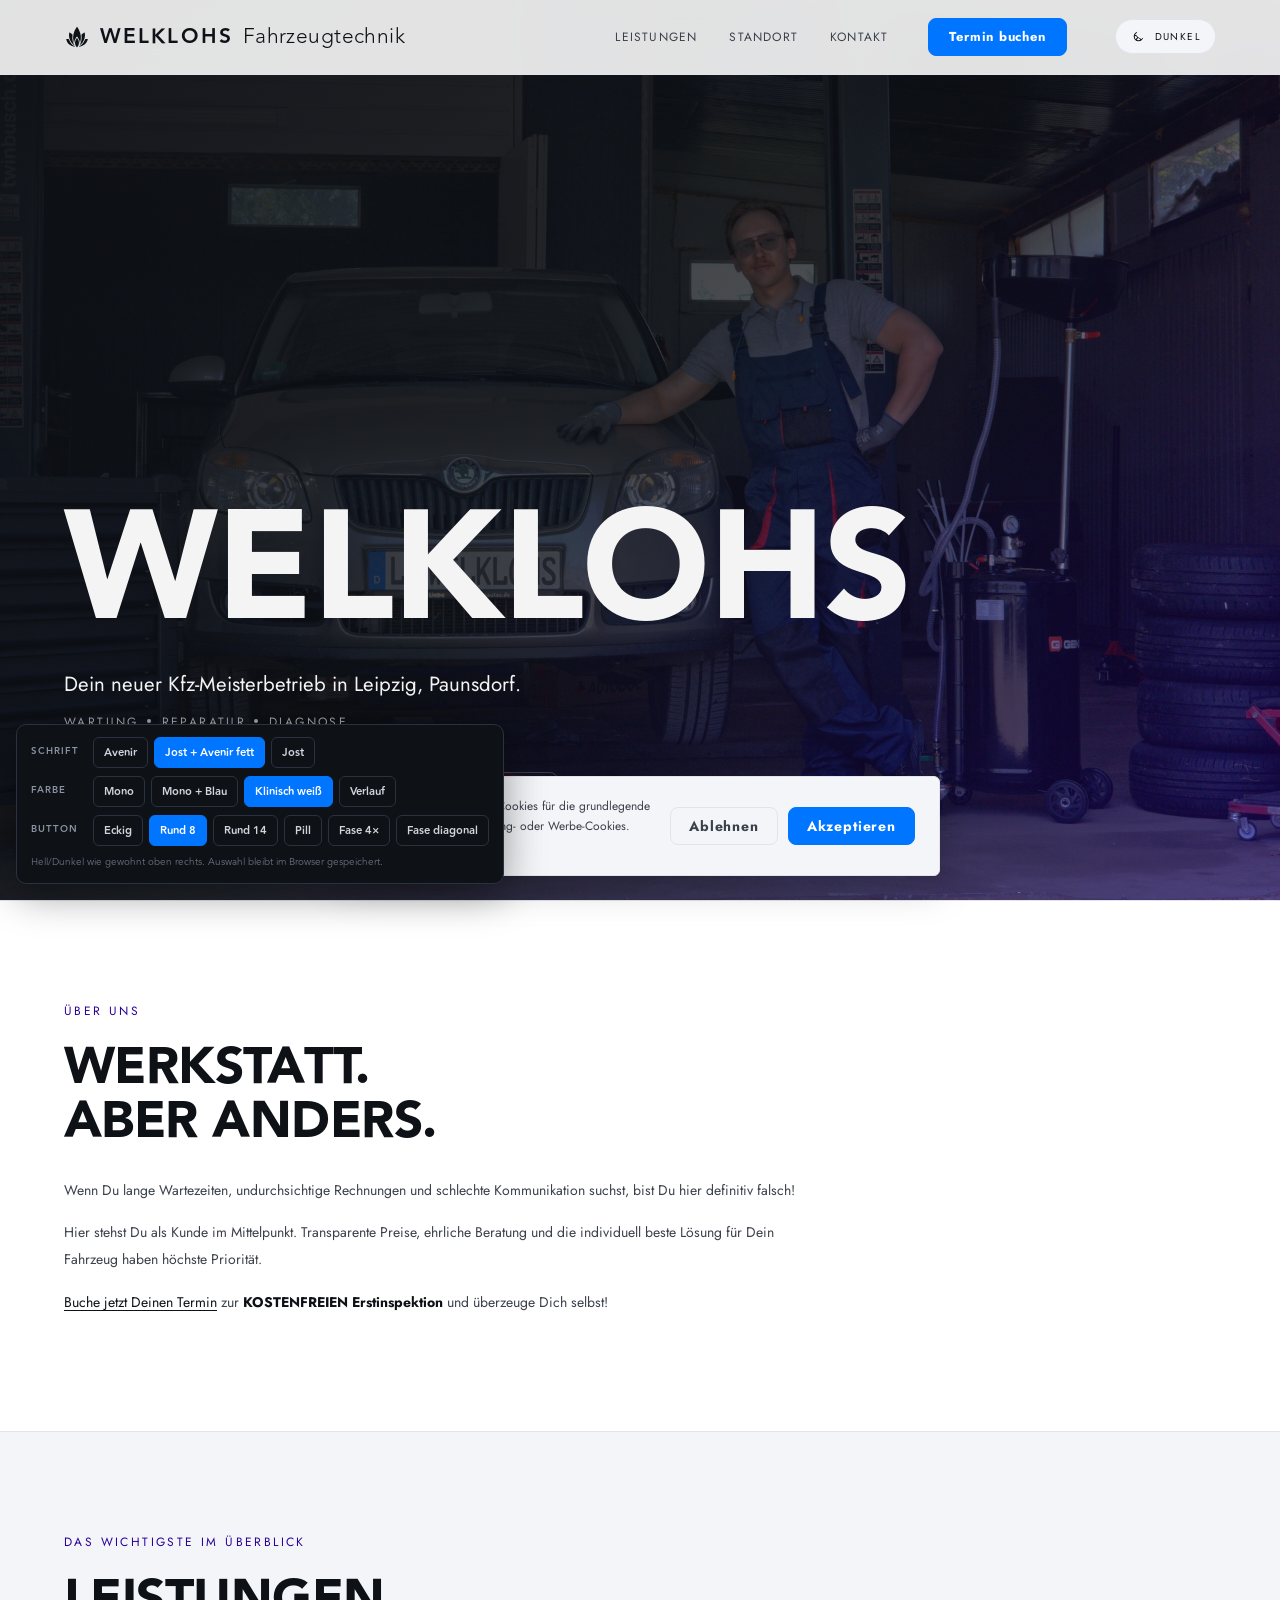
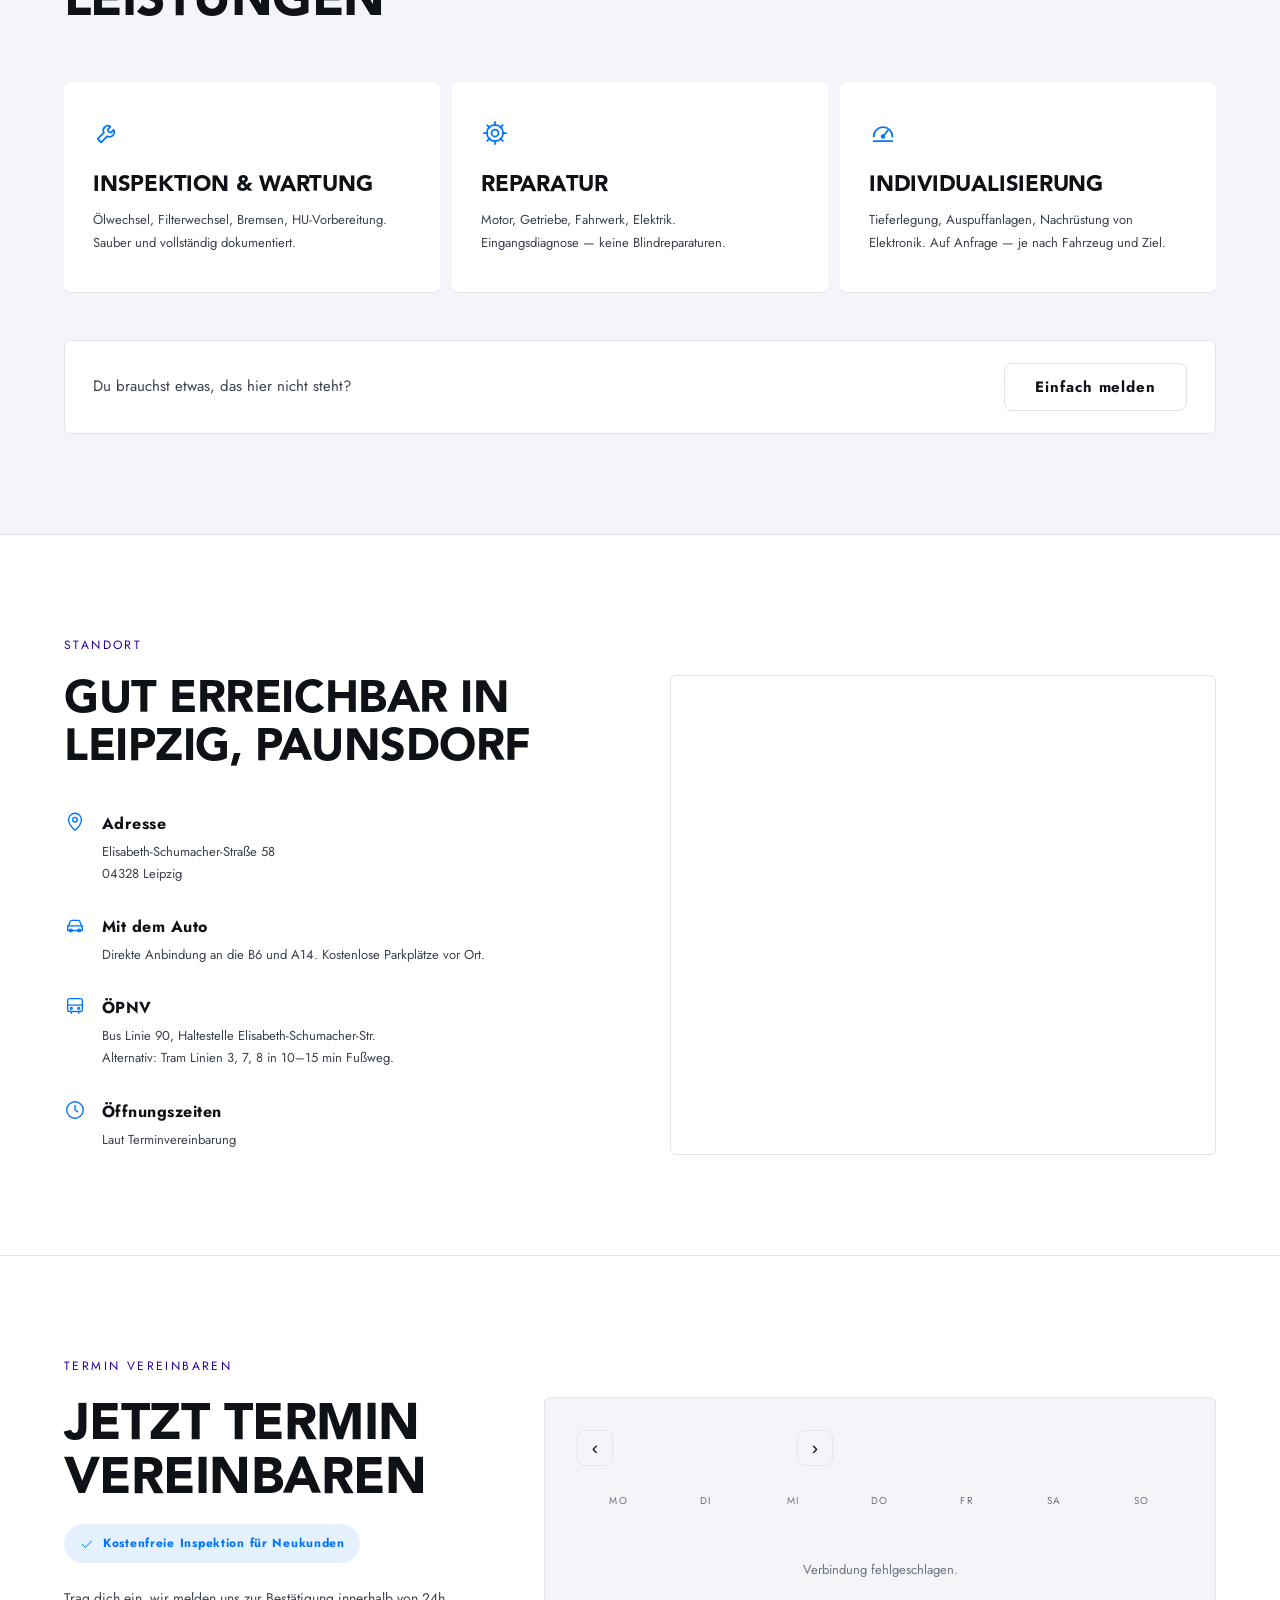
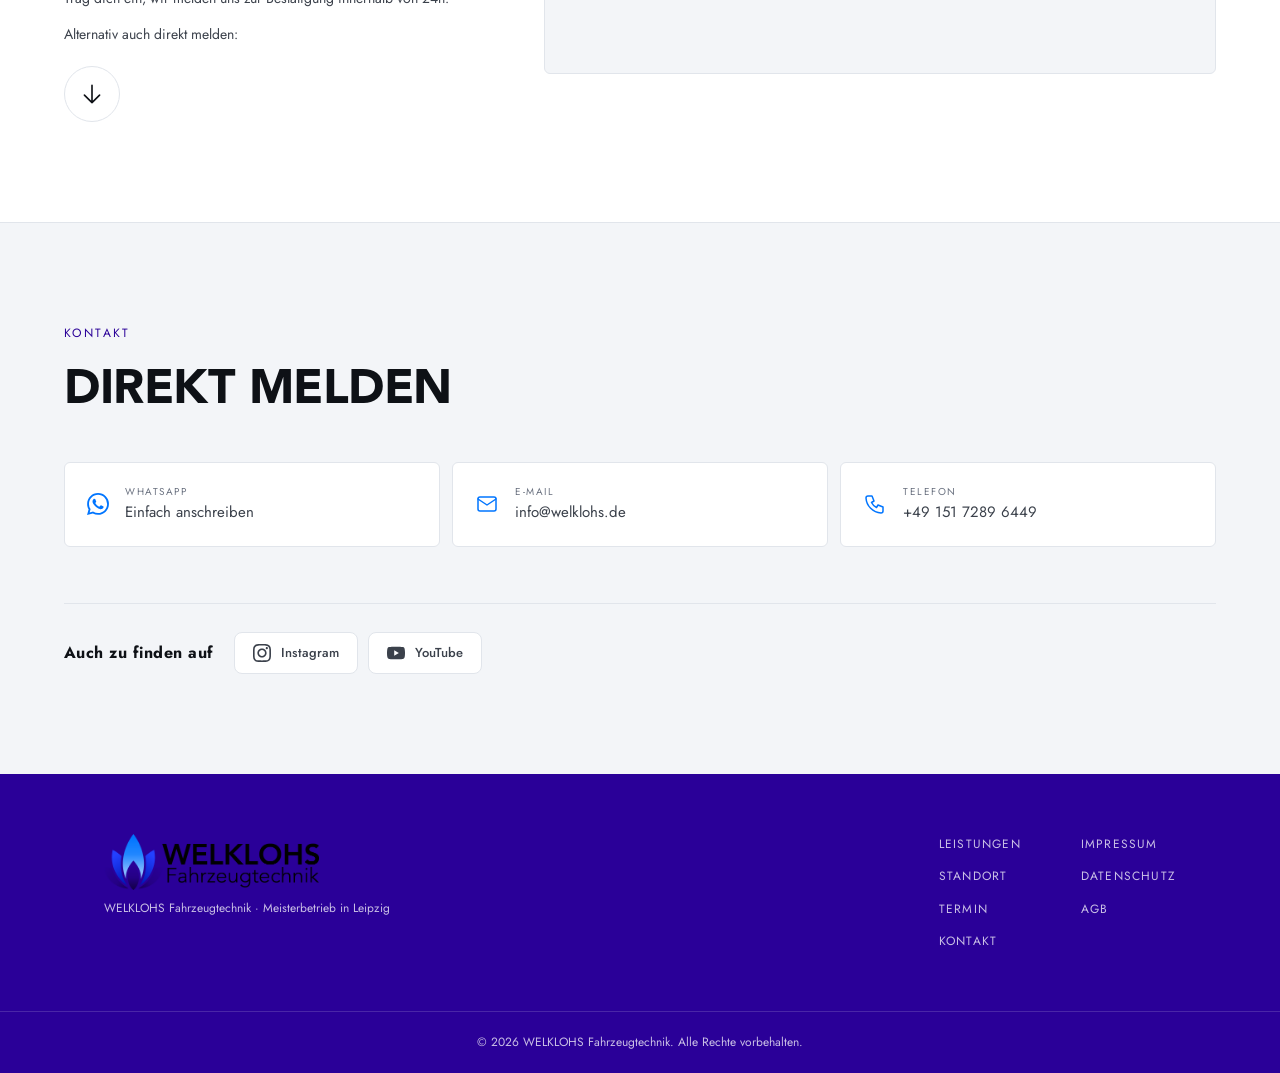
==== preview.html @ bb160bab "Footer mit Originallogo, Social-Buttons leuchten dezent, Cache-Busting - Footer: Logo aus og-image.p" ====
<!DOCTYPE html>
<html lang="de" data-theme="light">
<head>
  <meta charset="UTF-8" />
  <meta name="viewport" content="width=device-width, initial-scale=1.0" />
  <title>PREVIEW — WELKLOHS Farb- und Button-Varianten</title>
  <meta name="robots" content="noindex, nofollow" />
  <meta name="description" content="Interne Vorschau der Farb- und Button-Varianten. Nicht die öffentliche Startseite." />
  <link rel="icon" href="assets/logo/favicon.svg" type="image/svg+xml" />
  <link rel="apple-touch-icon" href="assets/logo/apple-touch-icon.png" />
  <meta property="og:type" content="website" />
  <meta property="og:title" content="WELKLOHS Fahrzeugtechnik — Meisterbetrieb in Leipzig" />
  <meta property="og:description" content="Ehrliche Arbeit. Klare Preise. Kostenfreie Erstinspektion für Neukunden." />
  <meta property="og:image" content="https://mxgn0.github.io/Mark_Website/assets/logo/og-image.png" />
  <meta property="og:url" content="https://mxgn0.github.io/Mark_Website/" />
  <meta name="twitter:card" content="summary_large_image" />
  <!-- ?v= bei jeder CSS/JS-Änderung hochzählen, sonst zeigen Browser noch die alte Datei -->
  <link rel="stylesheet" href="css/style.css?v=20261008" />
  <link rel="stylesheet" href="css/preview.css?v=20261008" />
  <script>
    // Cookie-Einwilligung sofort prüfen (vor dem Rendern)
    (function () {
      try {
        if (localStorage.getItem('mg-cookie-consent')) {
          document.documentElement.classList.add('cookie-consented');
        }
      } catch (e) {}
    })();
    // iOS: kein automatisches Scrollen beim Laden
    if ('scrollRestoration' in history) {
      history.scrollRestoration = 'manual';
    }
    // Theme vor dem Rendern setzen (Standard: light)
    (function () {
      try {
        var t = localStorage.getItem('welklohs-theme');
        if (t === 'dark' || t === 'light') document.documentElement.setAttribute('data-theme', t);
      } catch (e) {}
    })();
    // PREVIEW: Farbwelt + Button-Form vor dem Rendern setzen
    (function () {
      try {
        document.documentElement.setAttribute('data-brand', localStorage.getItem('pv-brand') || 'klinik');
        document.documentElement.setAttribute('data-btn',   localStorage.getItem('pv-btn')   || 'rund');
        document.documentElement.setAttribute('data-font',  localStorage.getItem('pv-font')  || 'mix');
      } catch (e) {}
    })();
    // Theme-Umschalter (Event-Delegation — läuft unabhängig von Ladereihenfolge)
    document.addEventListener('click', function (e) {
      if (!e.target.closest || !e.target.closest('#themeToggle')) return;
      var root = document.documentElement;
      var next = root.getAttribute('data-theme') === 'dark' ? 'light' : 'dark';
      root.setAttribute('data-theme', next);
      try { localStorage.setItem('welklohs-theme', next); } catch (err) {}
    });
  </script>
</head>
<body>

  <!-- ═══════════════════════════════════
       COOKIE BANNER
  ═══════════════════════════════════ -->
  <div class="cookie-banner" id="cookieBanner">
    <div class="cookie-banner__inner">
      <p>
        Diese Website verwendet Cookies für die grundlegende Funktionalität.
        Keine Tracking- oder Werbe-Cookies.
        <a href="pages/datenschutz.html">Mehr erfahren</a>
      </p>
      <div class="cookie-banner__actions">
        <button class="btn-cookie btn-cookie--reject" onclick="try{localStorage.setItem('mg-cookie-consent','rejected')}catch(e){}document.documentElement.classList.add('cookie-consented')">Ablehnen</button>
        <button class="btn-cookie btn-cookie--accept" onclick="try{localStorage.setItem('mg-cookie-consent','accepted')}catch(e){}document.documentElement.classList.add('cookie-consented')">Akzeptieren</button>
      </div>
    </div>
  </div>

  <!-- ═══════════════════════════════════
       NAV
  ═══════════════════════════════════ -->
  <nav class="nav" id="mainNav">
    <a href="index.html" class="nav__logo"><svg class="logo-mark" viewBox="0 0 100 100" fill="currentColor" aria-hidden="true"><path d="M48.46 12.64c-11.66 16.41-16.09 36.23-11.91 53.36 0.53 2.11 2.11 7.07 2.52 7.81 0.08 0.14 0.2-1.04 0.25-2.64 0.21-5.76 2.05-11 5.82-16.66 1.58-2.38 4.53-6.07 4.86-6.07 0.33-0 3.28 3.69 4.86 6.07 3.77 5.66 5.61 10.9 5.82 16.66 0.06 1.6 0.18 2.77 0.25 2.64 0.08-0.16 0.55-1.43 1.04-2.83 5.31-15.37 3.71-32.11-4.65-48.61-2.5-4.92-6.72-11.62-7.32-11.62-0.1-0-0.78 0.86-1.54 1.89z"/><path d="M20.31 33.44c-3.48 16.09 2.42 33.63 15.23 45.39 1.74 1.6 4.39 3.75 5.2 4.24 0.14 0.08-0.33-0.82-1.04-1.97-6.46-10.7-8.91-23.91-6.99-37.83l0.27-1.95-0.92-0.84c-2.6-2.4-5.31-4.41-8.91-6.58-2.91-1.74-2.58-1.7-2.85-0.45z"/><path d="M76.76 33.93c-2.87 1.74-5.47 3.63-7.93 5.74l-1.76 1.52 0.23 2.01c1.8 14.79-0.45 26.99-6.89 37.7-0.76 1.27-1.37 2.3-1.35 2.3 0.23-0 3.36-2.52 5.14-4.12 10.43-9.43 16.46-22.64 16.46-36.11 0-3.89-0.84-10.57-1.33-10.53-0.08-0-1.23 0.66-2.58 1.48z"/><path d="M48.89 54.92c-8.65 10.72-8.81 24.51-0.39 33.32 1.45 1.5 1.56 1.5 3.01-0 8.42-8.81 8.26-22.6-0.39-33.32-1.19-1.46-1.04-1.46-2.23-0z"/><path d="M8.48 58.14c2.93 16.31 14.79 27.23 31.7 29.16 2.71 0.31 2.71 0.31 0.04-1.54-10.51-7.3-15.78-13.73-20.1-24.49l-1.11-2.77-1.45-0.33c-1.66-0.39-5.2-0.74-7.58-0.74l-1.62-0 0.12 0.72z"/><path d="M85.86 57.64c-1.76 0.16-4.36 0.66-4.71 0.92-0.12 0.08-0.62 1.23-1.15 2.58-4.16 10.59-10.14 17.87-20.35 24.73-2.66 1.8-2.62 1.84 1.07 1.35 14.43-1.91 25-10.31 29.32-23.28 0.76-2.27 1.54-5.41 1.56-6.17 0-0.37-2.29-0.43-5.74-0.12z"/></svg><span class="nav__logo-name">WELKLOHS</span><span class="nav__logo-sub">Fahrzeugtechnik</span></a>
    <ul class="nav__links">
      <li><a href="#leistungen">Leistungen</a></li>
      <li><a href="#standort">Standort</a></li>
      <li><a href="#kontakt">Kontakt</a></li>
    </ul>
    <a href="#termin" class="btn btn--nav">Termin buchen</a>
    <button class="theme-toggle" id="themeToggle" aria-label="Hell/Dunkel umschalten">
      <svg class="ic ic-moon" viewBox="0 0 24 24" fill="none" stroke="currentColor" stroke-width="1.5" stroke-linecap="round" aria-hidden="true">
        <g>
          <circle cx="12" cy="12" r="6"/>
          <circle cx="12" cy="12" r="1.8"/>
          <path d="M12 12 L12 6.4 M12 12 L17.3 10.3 M12 12 L15.3 16.5 M12 12 L8.7 16.5 M12 12 L6.7 10.3"/>
        </g>
        <circle class="cut" cx="15.6" cy="8.4" r="6.3" stroke="none"/>
      </svg>
      <svg class="ic ic-sun" viewBox="0 0 24 24" fill="none" stroke="currentColor" stroke-width="1.5" stroke-linecap="round" aria-hidden="true">
        <circle cx="12" cy="12" r="6"/>
        <circle cx="12" cy="12" r="1.8"/>
        <path d="M12 12 L12 6.4 M12 12 L17.3 10.3 M12 12 L15.3 16.5 M12 12 L8.7 16.5 M12 12 L6.7 10.3"/>
        <path d="M12 1.6v1.8 M12 20.6v1.8 M1.6 12h1.8 M20.6 12h1.8 M4.4 4.4l1.3 1.3 M18.3 18.3l1.3 1.3 M4.4 19.6l1.3-1.3 M18.3 5.7l1.3-1.3"/>
      </svg>
      <span class="lbl lbl-dunkel">Dunkel</span>
      <span class="lbl lbl-hell">Hell</span>
    </button>
    <button class="nav__burger" id="navBurger" aria-label="Menü öffnen" onclick="document.getElementById('mobileMenu').classList.toggle('open');document.body.classList.toggle('menu-open')">
      <span></span><span></span><span></span>
    </button>
    <div class="nav__line"></div>
  </nav>

  <!-- Mobile Menu -->
  <div class="mobile-menu" id="mobileMenu">
    <ul>
      <li><a href="#leistungen" class="mobile-link" onclick="document.getElementById('mobileMenu').classList.remove('open');document.body.classList.remove('menu-open')">Leistungen</a></li>
      <li><a href="#standort" class="mobile-link" onclick="document.getElementById('mobileMenu').classList.remove('open');document.body.classList.remove('menu-open')">Standort</a></li>
      <li><a href="#kontakt" class="mobile-link" onclick="document.getElementById('mobileMenu').classList.remove('open');document.body.classList.remove('menu-open')">Kontakt</a></li>
    </ul>
    <a href="#termin" class="btn mobile-menu__cta" onclick="document.getElementById('mobileMenu').classList.remove('open');document.body.classList.remove('menu-open')">Termin buchen</a>
  </div>

  <!-- ═══════════════════════════════════
       HERO
  ═══════════════════════════════════ -->
  <section class="hero">
    <div class="hero__bg">
      <!-- Hauptbild: assets/images/hero.jpg -->
      <div class="hero__img" style="background-image: url('assets/images/hero.jpg')"></div>
      <div class="hero__overlay"></div>
    </div>
    <div class="hero__content">
      <h1 class="hero__title">WELKLOHS</h1>
      <p class="hero__sub">Dein neuer Kfz-Meisterbetrieb in Leipzig, Paunsdorf.</p>
      <p class="hero__tags">Wartung <span class="hero__sep">•</span> Reparatur <span class="hero__sep">•</span> Diagnose</p>
      <div class="hero__actions">
        <a href="#termin" class="btn">Kostenfreie Inspektion sichern</a>
        <a href="https://wa.me/4915172896449" class="btn btn--wa" target="_blank" rel="noopener">
          <svg width="18" height="18" viewBox="0 0 24 24" fill="currentColor"><path d="M17.472 14.382c-.297-.149-1.758-.867-2.03-.967-.273-.099-.471-.148-.67.15-.197.297-.767.966-.94 1.164-.173.199-.347.223-.644.075-.297-.15-1.255-.463-2.39-1.475-.883-.788-1.48-1.761-1.653-2.059-.173-.297-.018-.458.13-.606.134-.133.298-.347.446-.52.149-.174.198-.298.298-.497.099-.198.05-.371-.025-.52-.075-.149-.669-1.612-.916-2.207-.242-.579-.487-.5-.669-.51-.173-.008-.371-.01-.57-.01-.198 0-.52.074-.792.372-.272.297-1.04 1.016-1.04 2.479 0 1.462 1.065 2.875 1.213 3.074.149.198 2.096 3.2 5.077 4.487.709.306 1.262.489 1.694.625.712.227 1.36.195 1.871.118.571-.085 1.758-.719 2.006-1.413.248-.694.248-1.289.173-1.413-.074-.124-.272-.198-.57-.347m-5.421 7.403h-.004a9.87 9.87 0 01-5.031-1.378l-.361-.214-3.741.982.998-3.648-.235-.374a9.86 9.86 0 01-1.51-5.26c.001-5.45 4.436-9.884 9.888-9.884 2.64 0 5.122 1.03 6.988 2.898a9.825 9.825 0 012.893 6.994c-.003 5.45-4.437 9.884-9.885 9.884m8.413-18.297A11.815 11.815 0 0012.05 0C5.495 0 .16 5.335.157 11.892c0 2.096.547 4.142 1.588 5.945L.057 24l6.305-1.654a11.882 11.882 0 005.683 1.448h.005c6.554 0 11.89-5.335 11.893-11.893a11.821 11.821 0 00-3.48-8.413Z"/></svg>
          WhatsApp
        </a>
      </div>
    </div>
  </section>

  <!-- ═══════════════════════════════════
       EINLEITUNG
  ═══════════════════════════════════ -->
  <section class="intro">
    <div class="intro__inner">
      <div class="section-label">Über uns</div>
      <div class="intro__grid">
        <div class="intro__text">
          <h2>Werkstatt.<br>Aber anders.</h2>
          <p>
            Wenn Du lange Wartezeiten, undurchsichtige Rechnungen und schlechte Kommunikation suchst,
            bist Du hier definitiv falsch!
          </p>
          <p>
            Hier stehst Du als Kunde im Mittelpunkt. Transparente Preise, ehrliche Beratung und die
            individuell beste Lösung für Dein Fahrzeug haben höchste Priorität.
          </p>
          <p>
            <a href="#termin">Buche jetzt Deinen Termin</a> zur <strong>KOSTENFREIEN Erstinspektion</strong>
            und überzeuge Dich selbst!
          </p>
        </div>
      </div>
    </div>
  </section>

  <!-- ═══════════════════════════════════
       LEISTUNGEN
  ═══════════════════════════════════ -->
  <section class="leistungen" id="leistungen">
    <div class="leistungen__inner">
      <div class="section-label">Das Wichtigste im Überblick</div>
      <h2>Leistungen</h2>

      <div class="leistungen__grid">
        <div class="leistung-card">
          <span class="leistung-card__icon"><svg class="ico" viewBox="0 0 24 24" aria-hidden="true"><path d="M14.7 6.3a4 4 0 0 0-5.4 5.4L4 17l3 3 5.3-5.3a4 4 0 0 0 5.4-5.4l-2.3 2.3-2.1-.6-.6-2.1 2-2z"/></svg></span>
          <h3>Inspektion & Wartung</h3>
          <p>Ölwechsel, Filterwechsel, Bremsen, HU-Vorbereitung. Sauber und vollständig dokumentiert.</p>
        </div>
        <div class="leistung-card">
          <span class="leistung-card__icon"><svg class="ico" viewBox="0 0 24 24" aria-hidden="true"><circle cx="12" cy="12" r="3"/><path d="M12 2.5v3M12 18.5v3M2.5 12h3M18.5 12h3M5.3 5.3l2.1 2.1M16.6 16.6l2.1 2.1M5.3 18.7l2.1-2.1M16.6 7.4l2.1-2.1"/><circle cx="12" cy="12" r="7"/></svg></span>
          <h3>Reparatur</h3>
          <p>Motor, Getriebe, Fahrwerk, Elektrik.<br>Eingangsdiagnose — keine Blindreparaturen.</p>
        </div>
        <div class="leistung-card">
          <span class="leistung-card__icon"><svg class="ico" viewBox="0 0 24 24" aria-hidden="true"><path d="M4 15a8 8 0 0 1 16 0"/><path d="M12 15l4-5"/><path d="M4 19h16"/><circle cx="12" cy="15" r="1.2"/></svg></span>
          <h3>Individualisierung</h3>
          <p>Tieferlegung, Auspuffanlagen, Nachrüstung von Elektronik. Auf Anfrage — je nach Fahrzeug und Ziel.</p>
        </div>
      </div>

      <div class="leistungen__anfrage">
        <p>Du brauchst etwas, das hier nicht steht?</p>
        <a href="#kontakt" class="btn btn--outline">Einfach melden</a>
      </div>
    </div>
  </section>

  <!-- ═══════════════════════════════════
       STANDORT
  ═══════════════════════════════════ -->
  <section class="standort" id="standort">
    <div class="standort__inner">
      <div class="section-label">Standort</div>
      <div class="standort__grid">
        <div class="standort__info">
          <h2>Gut erreichbar in<br>Leipzig, Paunsdorf</h2>

          <div class="standort__details">
            <div class="standort__item">
              <span class="standort__icon"><svg class="ico" viewBox="0 0 24 24" aria-hidden="true"><path d="M12 21s-7-6.2-7-11.5a7 7 0 0 1 14 0C19 14.8 12 21 12 21z"/><circle cx="12" cy="9.5" r="2.5"/></svg></span>
              <div>
                <strong>Adresse</strong>
                <p>Elisabeth-Schumacher-Straße 58<br>04328 Leipzig</p>
              </div>
            </div>
            <div class="standort__item">
              <span class="standort__icon"><svg class="ico" viewBox="0 0 24 24" aria-hidden="true"><path d="M5 13l1.6-4.5A2 2 0 0 1 8.5 7h7a2 2 0 0 1 1.9 1.5L19 13"/><path d="M4 13h16v5H4z"/><circle cx="7.5" cy="18" r="1.5"/><circle cx="16.5" cy="18" r="1.5"/></svg></span>
              <div>
                <strong>Mit dem Auto</strong>
                <p>Direkte Anbindung an die B6 und A14. Kostenlose Parkplätze vor Ort.</p>
              </div>
            </div>
            <div class="standort__item">
              <span class="standort__icon"><svg class="ico" viewBox="0 0 24 24" aria-hidden="true"><rect x="4" y="4" width="16" height="14" rx="2"/><path d="M4 11h16M8 18v2M16 18v2"/><circle cx="8" cy="14.5" r="1"/><circle cx="16" cy="14.5" r="1"/></svg></span>
              <div>
                <strong>ÖPNV</strong>
                <p>Bus Linie 90, Haltestelle Elisabeth-Schumacher-Str.<br>Alternativ: Tram Linien 3, 7, 8 in 10–15 min Fußweg.</p>
              </div>
            </div>
            <div class="standort__item">
              <span class="standort__icon"><svg class="ico" viewBox="0 0 24 24" aria-hidden="true"><circle cx="12" cy="12" r="9"/><path d="M12 7v5l3 2"/></svg></span>
              <div>
                <strong>Öffnungszeiten</strong>
                <p>Laut Terminvereinbarung</p>
              </div>
            </div>
          </div>
        </div>

        <!-- Google Maps Embed -->
        <div class="standort__map">
          <iframe
            src="https://www.google.com/maps?q=Elisabeth-Schumacher-Stra%C3%9Fe+58,+04328+Leipzig&amp;z=16&amp;output=embed"
            width="100%" height="100%" style="border:0;" allowfullscreen="" loading="lazy"
            referrerpolicy="no-referrer-when-downgrade"
            title="WELKLOHS Standort">
          </iframe>
        </div>
      </div>
    </div>
  </section>

  <!-- ═══════════════════════════════════
       TERMIN
  ═══════════════════════════════════ -->
  <section class="termin" id="termin">
    <div class="termin__inner">
      <div class="section-label">Termin vereinbaren</div>
      <div class="termin__grid">

        <div class="termin__info">
          <h2>Jetzt Termin<br>vereinbaren</h2>
          <div class="termin__badge"><svg class="ico ico--sm" viewBox="0 0 24 24" aria-hidden="true"><path d="M5 12.5l4.5 4.5L19 7.5"/></svg> Kostenfreie Inspektion für Neukunden</div>
          <p>Trag dich ein, wir melden uns zur Bestätigung innerhalb von 24h.</p>
          <p>Alternativ auch direkt melden:</p>
          <a href="#kontakt" class="termin__to-kontakt" aria-label="Weiter zu den Kontaktmöglichkeiten">
            <svg class="ico" viewBox="0 0 24 24" aria-hidden="true"><path d="M12 4v16M5 13l7 7 7-7"/></svg>
          </a>
        </div>

        <!-- Buchungskalender -->
        <div class="termin__cal">
          <div id="cal-booking"></div>
        </div>

      </div>
    </div>
  </section>

  <!-- ═══════════════════════════════════
       KONTAKT
  ═══════════════════════════════════ -->
  <section class="kontakt-section" id="kontakt">
    <div class="kontakt-section__inner">
      <div class="section-label">Kontakt</div>
      <h2>Direkt melden</h2>

      <div class="kontakt-cards">
        <a href="https://wa.me/4915172896449" class="kontakt-card kontakt-card--wa" target="_blank" rel="noopener">
          <span class="kontakt-card__icon">
            <svg width="22" height="22" viewBox="0 0 24 24" fill="currentColor"><path d="M17.472 14.382c-.297-.149-1.758-.867-2.03-.967-.273-.099-.471-.148-.67.15-.197.297-.767.966-.94 1.164-.173.199-.347.223-.644.075-.297-.15-1.255-.463-2.39-1.475-.883-.788-1.48-1.761-1.653-2.059-.173-.297-.018-.458.13-.606.134-.133.298-.347.446-.52.149-.174.198-.298.298-.497.099-.198.05-.371-.025-.52-.075-.149-.669-1.612-.916-2.207-.242-.579-.487-.5-.669-.51-.173-.008-.371-.01-.57-.01-.198 0-.52.074-.792.372-.272.297-1.04 1.016-1.04 2.479 0 1.462 1.065 2.875 1.213 3.074.149.198 2.096 3.2 5.077 4.487.709.306 1.262.489 1.694.625.712.227 1.36.195 1.871.118.571-.085 1.758-.719 2.006-1.413.248-.694.248-1.289.173-1.413-.074-.124-.272-.198-.57-.347m-5.421 7.403h-.004a9.87 9.87 0 01-5.031-1.378l-.361-.214-3.741.982.998-3.648-.235-.374a9.86 9.86 0 01-1.51-5.26c.001-5.45 4.436-9.884 9.888-9.884 2.64 0 5.122 1.03 6.988 2.898a9.825 9.825 0 012.893 6.994c-.003 5.45-4.437 9.884-9.885 9.884m8.413-18.297A11.815 11.815 0 0012.05 0C5.495 0 .16 5.335.157 11.892c0 2.096.547 4.142 1.588 5.945L.057 24l6.305-1.654a11.882 11.882 0 005.683 1.448h.005c6.554 0 11.89-5.335 11.893-11.893a11.821 11.821 0 00-3.48-8.413Z"/></svg>
          </span>
          <span class="kontakt-card__label">WhatsApp</span>
          <span class="kontakt-card__value">Einfach anschreiben</span>
        </a>
        <a href="mailto:info@welklohs.de" class="kontakt-card kontakt-card--mail">
          <span class="kontakt-card__icon"><svg class="ico" viewBox="0 0 24 24" aria-hidden="true"><rect x="3" y="5" width="18" height="14" rx="2"/><path d="M3 7l9 6 9-6"/></svg></span>
          <span class="kontakt-card__label">E-Mail</span>
          <span class="kontakt-card__value">info@welklohs.de</span>
        </a>
        <a href="tel:+4915172896449" class="kontakt-card kontakt-card--tel">
          <span class="kontakt-card__icon"><svg class="ico" viewBox="0 0 24 24" aria-hidden="true"><path d="M5 4h4l2 5-2.5 1.5a11 11 0 0 0 5 5L15 13l5 2v4a2 2 0 0 1-2 2A16 16 0 0 1 3 6a2 2 0 0 1 2-2z"/></svg></span>
          <span class="kontakt-card__label">Telefon</span>
          <span class="kontakt-card__value">+49 151 7289 6449</span>
        </a>
      </div>

      <!-- Social Media -->
      <div class="social">
        <p class="social__label">Auch zu finden auf</p>
        <svg width="0" height="0" aria-hidden="true" style="position:absolute">
            <linearGradient id="ig-grad" x1="0" y1="1" x2="1" y2="0">
              <stop offset="0" stop-color="#F58529"/><stop offset="0.35" stop-color="#DD2A7B"/>
              <stop offset="0.7" stop-color="#8134AF"/><stop offset="1" stop-color="#515BD4"/>
            </linearGradient>
          </svg>
          <div class="social__links">
          <a href="https://instagram.com/welklohs" class="social__link social__link--ig" target="_blank" rel="noopener" aria-label="Instagram">
            <svg width="18" height="18" viewBox="0 0 24 24" fill="currentColor" aria-hidden="true"><path d="M12 2.163c3.204 0 3.584.012 4.85.07 3.252.148 4.771 1.691 4.919 4.919.058 1.265.069 1.645.069 4.849 0 3.205-.012 3.584-.069 4.849-.149 3.225-1.664 4.771-4.919 4.919-1.266.058-1.644.07-4.85.07-3.204 0-3.584-.012-4.849-.07-3.26-.149-4.771-1.699-4.919-4.92-.058-1.265-.07-1.644-.07-4.849 0-3.204.013-3.583.07-4.849.149-3.227 1.664-4.771 4.919-4.919 1.266-.057 1.645-.069 4.849-.069zm0-2.163c-3.259 0-3.667.014-4.947.072-4.358.2-6.78 2.618-6.98 6.98-.059 1.281-.073 1.689-.073 4.948 0 3.259.014 3.668.072 4.948.2 4.358 2.618 6.78 6.98 6.98 1.281.058 1.689.072 4.948.072 3.259 0 3.668-.014 4.948-.072 4.354-.2 6.782-2.618 6.979-6.98.059-1.28.073-1.689.073-4.948 0-3.259-.014-3.667-.072-4.947-.196-4.354-2.617-6.78-6.979-6.98-1.281-.059-1.69-.073-4.949-.073zm0 5.838c-3.403 0-6.162 2.759-6.162 6.162s2.759 6.163 6.162 6.163 6.162-2.759 6.162-6.163c0-3.403-2.759-6.162-6.162-6.162zm0 10.162c-2.209 0-4-1.79-4-4 0-2.209 1.791-4 4-4s4 1.791 4 4c0 2.21-1.791 4-4 4zm6.406-11.845c-.796 0-1.441.645-1.441 1.44s.645 1.44 1.441 1.44c.795 0 1.439-.645 1.439-1.44s-.644-1.44-1.439-1.44z"/></svg>
            Instagram
          </a>
          <a href="https://youtube.com/@welklohs" class="social__link social__link--yt" target="_blank" rel="noopener" aria-label="YouTube">
            <svg width="18" height="18" viewBox="0 0 24 24" fill="currentColor" aria-hidden="true"><path d="M23.5 6.2a3 3 0 0 0-2.1-2.1C19.5 3.6 12 3.6 12 3.6s-7.5 0-9.4.5A3 3 0 0 0 .5 6.2 31 31 0 0 0 0 12a31 31 0 0 0 .5 5.8 3 3 0 0 0 2.1 2.1c1.9.5 9.4.5 9.4.5s7.5 0 9.4-.5a3 3 0 0 0 2.1-2.1A31 31 0 0 0 24 12a31 31 0 0 0-.5-5.8zM9.6 15.6V8.4l6.2 3.6-6.2 3.6z"/></svg>
            YouTube
          </a>
        </div>
      </div>
    </div>
  </section>

  <!-- ═══════════════════════════════════
       FOOTER
  ═══════════════════════════════════ -->
  <footer class="footer">
    <div class="footer__top">
      <div class="footer__brand">
        <span class="footer__logo">
          <img class="footer__logo-img footer__logo-img--light" src="assets/logo/logo-footer.png" alt="WELKLOHS Fahrzeugtechnik" width="1036" height="270" loading="lazy" />
          <img class="footer__logo-img footer__logo-img--dark" src="assets/logo/logo-footer-dark.png" alt="WELKLOHS Fahrzeugtechnik" width="1036" height="270" loading="lazy" />
        </span>
        <p>WELKLOHS Fahrzeugtechnik · Meisterbetrieb in Leipzig</p>
      </div>
      <div class="footer__nav">
        <a href="#leistungen">Leistungen</a>
        <a href="#standort">Standort</a>
        <a href="#termin">Termin</a>
        <a href="#kontakt">Kontakt</a>
      </div>
      <div class="footer__legal">
        <a href="pages/impressum.html">Impressum</a>
        <a href="pages/datenschutz.html">Datenschutz</a>
        <a href="pages/Agb.html">AGB</a>
      </div>
    </div>
    <div class="footer__bottom">
      <p>© 2026 WELKLOHS Fahrzeugtechnik. Alle Rechte vorbehalten.</p>
    </div>
  </footer>

  <!-- PREVIEW-TOOLBAR (nicht für den Live-Stand) -->
  <div class="pv" id="pv">
    <div class="pv__row"><span class="pv__lbl">Schrift</span>
      <button data-k="font" data-v="avenir">Avenir</button>
      <button data-k="font" data-v="mix">Jost + Avenir fett</button>
      <button data-k="font" data-v="jost">Jost</button>
    </div>
    <div class="pv__row"><span class="pv__lbl">Farbe</span>
      <button data-k="brand" data-v="mono">Mono</button>
      <button data-k="brand" data-v="akzent">Mono + Blau</button>
      <button data-k="brand" data-v="klinik">Klinisch weiß</button>
      <button data-k="brand" data-v="verlauf">Verlauf</button>
    </div>
    <div class="pv__row"><span class="pv__lbl">Button</span>
      <button data-k="btn" data-v="eckig">Eckig</button>
      <button data-k="btn" data-v="rund">Rund 8</button>
      <button data-k="btn" data-v="weich">Rund 14</button>
      <button data-k="btn" data-v="pill">Pill</button>
      <button data-k="btn" data-v="fase">Fase 4×</button>
      <button data-k="btn" data-v="fase-diag">Fase diagonal</button>
    </div>
    <div class="pv__hint">Hell/Dunkel wie gewohnt oben rechts. Auswahl bleibt im Browser gespeichert.</div>
  </div>
  <script>
    (function () {
      var root = document.documentElement, pv = document.getElementById('pv');
      function sync() {
        pv.querySelectorAll('button').forEach(function (b) {
          var def = { brand: 'mono', btn: 'rund', font: 'mix' }[b.dataset.k];
          var cur = root.getAttribute('data-' + b.dataset.k) || def;
          b.classList.toggle('on', cur === b.dataset.v);
        });
      }
      pv.addEventListener('click', function (e) {
        var b = e.target.closest('button'); if (!b) return;
        root.setAttribute('data-' + b.dataset.k, b.dataset.v);
        try { localStorage.setItem('pv-' + b.dataset.k, b.dataset.v); } catch (err) {}
        sync();
      });
      sync();
    })();
  </script>

  <script src="js/main.js?v=20261008"></script>
  <script src="js/calendar.js?v=20261008"></script>
</body>
</html>
---- css/style.css ----
/* ─── AVENIR (lokal eingebunden) ─── */
@font-face {
  font-family: 'Avenir';
  src: url('../fonts/Avenir/Avenir Light/Avenir Light.ttf') format('opentype');
  font-weight: 300; font-style: normal; font-display: swap;
}
@font-face {
  font-family: 'Avenir';
  src: url('../fonts/Avenir/Avenir Book/Avenir Book.ttf') format('opentype');
  font-weight: 400; font-style: normal; font-display: swap;
}
@font-face {
  font-family: 'Avenir';
  src: url('../fonts/Avenir/Avenir Regular/Avenir Regular.ttf') format('opentype');
  font-weight: 500; font-style: normal; font-display: swap;
}
@font-face {
  font-family: 'Avenir';
  src: url('../fonts/Avenir/Avenir Heavy/Avenir Heavy.ttf') format('opentype');
  font-weight: 700; font-style: normal; font-display: swap;
}
@font-face {
  font-family: 'Avenir';
  src: url('../fonts/Avenir/Avenir Black/Avenir Black.ttf') format('opentype');
  font-weight: 800; font-style: normal; font-display: swap;
}

/* ─── JOST (Futura-Interpretation, SIL OFL, lokal eingebunden) ─────────────
   Variabler Schnitt 100–900, TrueType-Outlines und damit gehintet.
   Avenir liegt als OpenType/CFF ohne Hinting vor — daher lief der Kleintext
   in Versalien oben und unten aus. Jost übernimmt alles Nicht-Fette.        */
@font-face {
  font-family: 'Jost';
  src: url('../fonts/Jost/Jost-latin-ext.woff2') format('woff2');
  font-weight: 100 900; font-style: normal; font-display: swap;
  unicode-range: U+0100-02BA, U+02BD-02C5, U+02C7-02CC, U+02CE-02D7, U+02DD-02FF,
                 U+0304, U+0308, U+0329, U+1D00-1DBF, U+1E00-1E9F, U+1EF2-1EFF,
                 U+2020, U+20A0-20AB, U+20AD-20C0, U+2113, U+2C60-2C7F, U+A720-A7FF;
}
@font-face {
  font-family: 'Jost';
  src: url('../fonts/Jost/Jost-latin.woff2') format('woff2');
  font-weight: 100 900; font-style: normal; font-display: swap;
  unicode-range: U+0000-00FF, U+0131, U+0152-0153, U+02BB-02BC, U+02C6, U+02DA,
                 U+02DC, U+0304, U+0308, U+0329, U+2000-206F, U+20AC, U+2122,
                 U+2191, U+2193, U+2212, U+2215, U+FEFF, U+FFFD;
}

/* ===========================
   WELKLOHS v3 — style.css  ·  Clean · Light/Dark
   =========================== */

:root {
  /* Zwei Rollen, zwei Variablen — umschaltbar in preview.html:
     --font-display  nur Display: Headlines, Logo, Kennzahlen
     --font-text     alles Uebrige: Text, Nav, Buttons, Labels, Formular            */
  --font-display: 'Avenir', 'Jost', sans-serif;
  --font-text:    'Jost', 'Avenir', sans-serif;

  --font: var(--font-text);
  --font-body: var(--font-text);

  /* Button-Form: eine Stelle, ein Wert (Vorschläge in preview.html) */
  --btn-radius: 8px;
  --radius: 6px;

  --transition: 0.25s cubic-bezier(0.25, 0.46, 0.45, 0.94);
  --max-w: 1200px;
  --pad: clamp(24px, 5vw, 80px);

  /* Markenfarben WELKLOHS (im Live-Stand nur für Fokus/Link genutzt,
     Farbansichten siehe preview.html) */
  --wk-blue: #0075FF;
  --wk-blue-mid: #2340FF;
  --wk-violet: #2A0098;
}

/* LIGHT (Standard) */
:root, [data-theme="light"] {
  --black:  #ffffff;   /* Seiten-Hintergrund */
  --dark:   #f5f5f5;   /* Footer / sekundär  */
  --panel:  #f0f0f0;   /* Panels / Karten    */
  --border: #d6d6d6;   /* Linien             */
  --steel:  #c4c4c4;
  --muted:  #6a6a6a;   /* gedämpfter Text    */
  --light:  #444444;   /* Sekundärtext       */
  --white:  #0a0a0a;   /* Primärtext         */
  --accent: #0a0a0a;   /* monochrom = Text   */
  --wa:     #0a0a0a;
  --navbg:  rgba(255,255,255,0.85);
}

/* DARK */
html[data-theme="dark"] {
  --black:  #0a0a0a;
  --dark:   #131313;
  --panel:  #181818;
  --border: #2b2b2b;
  --steel:  #333333;
  --muted:  #8a8a8a;
  --light:  #aaaaaa;
  --white:  #f4f4f4;
  --accent: #f4f4f4;
  --wa:     #f4f4f4;
  --navbg:  rgba(10,10,10,0.9);
}

*, *::before, *::after { box-sizing: border-box; margin: 0; padding: 0; }
html { scroll-behavior: smooth; font-size: 16px; overflow-x: hidden; max-width: 100vw; }

body {
  background: var(--black);
  color: var(--white);
  font-family: var(--font);
  font-size: 14px;
  line-height: 1.7;
  overflow-x: hidden;
  transition: background var(--transition), color var(--transition);
}

img { max-width: 100%; display: block; }
a { color: inherit; text-decoration: none; }

h1, h2, h3 {
  font-family: var(--font-display);
  font-weight: 800;
  letter-spacing: -0.01em;
  line-height: 1.05;
  text-transform: uppercase;
}

/* Fokus sichtbar (Tastatur) */
:focus-visible { outline: 2px solid var(--wk-blue); outline-offset: 3px; }

/* ─── ICONS (Ersatz für Emojis) ─── */
.ico {
  width: 22px; height: 22px; flex-shrink: 0;
  stroke: currentColor; fill: none;
  stroke-width: 1.5; stroke-linecap: round; stroke-linejoin: round;
}
.ico--sm { width: 16px; height: 16px; }
.ico--fill { fill: currentColor; stroke: none; }

/* ─── SECTION LABEL ─── */
.section-label {
  font-size: 0.75rem;
  font-weight: 400;
  letter-spacing: 0.2em;
  text-transform: uppercase;
  color: var(--muted);
  margin-bottom: 20px;
}

/* ─── BUTTONS ─── */
.btn {
  display: inline-flex;
  align-items: center;
  justify-content: center;
  gap: 10px;
  padding: 14px 30px;
  background: var(--white);
  color: var(--black);
  border: 1px solid var(--white);
  border-radius: var(--btn-radius);
  font-family: var(--font-text);
  font-weight: 700;
  font-size: 0.9375rem;
  letter-spacing: 0.06em;
  line-height: 1.2;
  cursor: pointer;
  white-space: nowrap;
  transition: background var(--transition), color var(--transition), border-color var(--transition), transform var(--transition);
}
.btn:hover { background: var(--black); color: var(--white); transform: translateY(-1px); }

.btn--nav { padding: 10px 20px; font-size: 0.8125rem; }

.btn--wa, .btn--outline {
  background: transparent;
  color: var(--white);
  border: 1px solid var(--border);
}
.btn--wa:hover, .btn--outline:hover { background: var(--panel); color: var(--white); border-color: var(--white); }

.btn--full { width: 100%; }

/* ─── COOKIE BANNER ─── */
.cookie-banner {
  position: fixed;
  bottom: 24px;
  left: 50%;
  transform: translateX(-50%);
  z-index: 10000;
  width: min(600px, calc(100vw - 32px));
  background: var(--panel);
  border: 1px solid var(--border);
  border-radius: var(--radius);
  padding: 20px 24px;
  display: flex;
  align-items: center;
  gap: 20px;
  box-shadow: 0 8px 40px rgba(0,0,0,0.25);
  transition: opacity 0.3s, transform 0.3s;
}
.cookie-banner.hidden {
  opacity: 0;
  transform: translateX(-50%) translateY(20px);
  pointer-events: none;
}
.cookie-consented .cookie-banner { display: none; }
.cookie-banner p { font-size: 0.75rem; color: var(--light); line-height: 1.6; flex: 1; }
.cookie-banner a { color: var(--white); text-decoration: underline; }
.cookie-banner__inner { display: flex; align-items: center; gap: 20px; width: 100%; flex-wrap: wrap; }
.cookie-banner__actions { display: flex; gap: 10px; flex-shrink: 0; }
.btn-cookie {
  padding: 8px 18px;
  font-family: var(--font-text);
  font-weight: 700;
  font-size: 0.875rem;
  letter-spacing: 0.06em;
  border-radius: var(--btn-radius);
  cursor: pointer;
  transition: all var(--transition);
}
.btn-cookie--reject { background: transparent; border: 1px solid var(--border); color: var(--light); }
.btn-cookie--reject:hover { border-color: var(--white); color: var(--white); }
.btn-cookie--accept { background: var(--white); color: var(--black); border: 1px solid var(--white); }
.btn-cookie--accept:hover { background: var(--black); color: var(--white); }

/* ─── NAV ─── */
.nav {
  position: fixed;
  top: 0; left: 0; right: 0;
  z-index: 500;
  display: flex;
  align-items: center;
  gap: 40px;
  padding: 18px var(--pad);
  background: var(--navbg);
  border-bottom: 1px solid var(--border);
  backdrop-filter: blur(16px);
  -webkit-backdrop-filter: blur(16px);
  transition: padding var(--transition);
}
.nav.scrolled { padding-top: 12px; padding-bottom: 12px; }
.nav__line { display: none; }

.nav__logo {
  display: inline-flex; align-items: center; gap: 12px;
  font-family: var(--font-display);
  font-weight: 700;
  font-size: 1.3125rem;
  letter-spacing: 0.1em;
  margin-right: auto;
}
.nav__logo { gap: 10px; }
.nav__logo .logo-mark { height: 26px; }
/* Wortmarke wie im Logo: WELKLOHS fett, Fahrzeugtechnik leicht — nebeneinander */
.nav__logo-sub { font-weight: 300; letter-spacing: 0.02em; }

/* Lotus-Signet — nimmt die Textfarbe an, funktioniert hell wie dunkel */
.logo-mark { height: 1.15em; width: auto; flex-shrink: 0; display: block; }

.nav__links { list-style: none; display: flex; gap: 32px; }
.nav__links a {
  font-family: var(--font);
  font-weight: 400;
  font-size: 0.75rem;
  letter-spacing: 0.1em;
  text-transform: uppercase;
  color: var(--light);
  transition: color var(--transition);
}
.nav__links a:hover { color: var(--white); }

.nav__burger { display: none; flex-direction: column; gap: 5px; background: none; border: none; cursor: pointer; padding: 4px; }
.nav__burger span { display: block; width: 22px; height: 2px; background: var(--white); transition: all var(--transition); }

/* Mobile Menu */
.mobile-menu {
  position: fixed;
  inset: 0;
  background: var(--black);
  z-index: 400;
  display: flex;
  align-items: center;
  justify-content: center;
  opacity: 0;
  pointer-events: none;
  transition: opacity 0.3s;
}
.mobile-menu.open { opacity: 1; pointer-events: all; }
body.menu-open { overflow: hidden; }
.mobile-menu ul { list-style: none; text-align: center; }
.mobile-menu ul li { margin: 24px 0; }
.mobile-menu ul li a {
  font-family: var(--font-display);
  font-weight: 800;
  font-size: 2.625rem;
  letter-spacing: 0.06em;
  text-transform: uppercase;
  color: var(--white);
  transition: color var(--transition);
}
.mobile-menu ul li a:hover { color: var(--muted); }
.mobile-menu { flex-direction: column; }
.mobile-menu__cta { margin-top: 16px; }

/* ─── THEME-TOGGLE ─── */
.theme-toggle {
  display: inline-flex; align-items: center; gap: 8px; cursor: pointer;
  border: 1px solid var(--border); background: var(--panel); color: var(--white);
  padding: 8px 14px; border-radius: 30px; font-family: var(--font);
  font-size: 0.625rem; letter-spacing: 0.14em; text-transform: uppercase; font-weight: 400;
  transition: all var(--transition); margin-left: 8px;
}
.theme-toggle:hover { border-color: var(--white); }
.theme-toggle .ic { width: 17px; height: 17px; display: block; }
.theme-toggle .cut { fill: var(--panel); }
.theme-toggle .ic-sun, .theme-toggle .lbl-hell { display: none; }
.theme-toggle .ic-moon { display: block; }
.theme-toggle .lbl-dunkel { display: inline; }
html[data-theme="dark"] .theme-toggle .ic-moon, html[data-theme="dark"] .theme-toggle .lbl-dunkel { display: none; }
html[data-theme="dark"] .theme-toggle .ic-sun { display: block; }
html[data-theme="dark"] .theme-toggle .lbl-hell { display: inline; }

/* ─── HERO ─── */
.hero {
  min-height: 100vh;
  position: relative;
  display: flex;
  align-items: flex-end;
  padding: 120px var(--pad) 80px;
  overflow: hidden;
  color: #f4f4f4;
}
.hero__bg { position: absolute; inset: 0; }
.hero__img {
  position: absolute;
  inset: 0;
  background-size: cover;
  background-position: center;
  background-color: #111;
}
.hero__overlay {
  position: absolute;
  inset: 0;
  background: linear-gradient(135deg, rgba(10,10,10,0.92) 0%, rgba(10,10,10,0.7) 50%, rgba(10,10,10,0.4) 100%);
}
.hero__content { position: relative; z-index: 2; max-width: 820px; width: 100%; }
.hero__title {
  font-size: clamp(2.4rem, 12vw, 14rem);
  line-height: 0.9;
  margin-bottom: 28px;
  max-width: 100%;
  white-space: nowrap;
}
.hero__sub { font-size: clamp(1.0625rem, 1.6vw, 1.375rem); color: #f4f4f4; margin-bottom: 12px; line-height: 1.5; }
.hero__tags {
  font-size: 0.75rem;
  letter-spacing: 0.2em;
  text-transform: uppercase;
  color: rgba(244,244,244,0.65);
  margin-bottom: 40px;
}
.hero__sep {
  display: inline-block; width: 4px; height: 4px; border-radius: 50%;
  background: currentColor; overflow: hidden; text-indent: 100%; white-space: nowrap;
  vertical-align: 0.25em; margin: 0 0.35em 0 0.15em;
}
.hero__actions { display: flex; gap: 16px; flex-wrap: wrap; }

.hero .btn { background: #f4f4f4; color: #0a0a0a; border-color: #f4f4f4; }
.hero .btn:hover { background: transparent; color: #f4f4f4; }
.hero .btn--wa, .hero .btn--outline { background: transparent; color: #f4f4f4; border-color: rgba(255,255,255,0.2); }
.hero .btn--wa:hover, .hero .btn--outline:hover { background: rgba(255,255,255,0.08); border-color: #f4f4f4; }

/* ─── INTRO ─── */
.intro { border-top: 1px solid var(--border); padding: 100px var(--pad); }
.intro__inner { max-width: var(--max-w); margin: 0 auto; }
.intro__grid { display: grid; grid-template-columns: 1fr; gap: 80px; align-items: start; }
.intro__text { max-width: 760px; }
.intro__text h2 { font-size: clamp(2rem, 4vw, 3.5rem); margin-bottom: 28px; }
.intro__text p { color: var(--light); font-size: 0.875rem; margin-bottom: 16px; line-height: 1.9; }
.intro__text strong { color: var(--white); }
.intro__text a { color: var(--white); text-decoration: underline; text-underline-offset: 3px; }

.intro__stats { display: flex; flex-direction: column; gap: 2px; }
.stat { background: var(--panel); border: 1px solid var(--border); padding: 28px 32px; }
.stat:first-child { border-radius: var(--radius) var(--radius) 0 0; }
.stat:last-child { border-radius: 0 0 var(--radius) var(--radius); }
.stat__num {
  display: block;
  font-family: var(--font-display);
  font-weight: 800;
  font-size: 2.375rem;
  color: var(--white);
  line-height: 1;
  margin-bottom: 6px;
}
.stat__label { font-size: 0.75rem; letter-spacing: 0.12em; text-transform: uppercase; color: var(--muted); }

/* ─── LEISTUNGEN ─── */
.leistungen {
  border-top: 1px solid var(--border);
  padding: 100px var(--pad);
  background: var(--panel);
}
.leistungen__inner { max-width: var(--max-w); margin: 0 auto; }
.leistungen__inner > h2 { font-size: clamp(2rem, 4vw, 3.5rem); margin-bottom: 56px; }
.leistungen__grid {
  display: grid;
  grid-template-columns: repeat(auto-fit, minmax(240px, 1fr));
  gap: 12px;
  margin-bottom: 48px;
}
.leistung-card {
  container-type: inline-size;
  background: var(--black);
  border: 1px solid var(--border);
  border-radius: var(--radius);
  padding: 36px 28px;
  transition: border-color var(--transition);
}
.leistung-card:hover { border-color: var(--white); }
.leistung-card__icon { display: block; color: var(--white); margin-bottom: 18px; }
.leistung-card__icon .ico { width: 28px; height: 28px; }
.leistung-card h3 {
  font-size: 1.375rem;
  font-size: min(1.375rem, 9cqi); /* lange Wörter wie „Individualisierung“ passen auch in schmale Kacheln */
  margin-bottom: 12px;
}
.leistung-card p { font-size: 0.8125rem; color: var(--light); line-height: 1.8; }

.leistungen__anfrage {
  display: flex;
  align-items: center;
  justify-content: space-between;
  gap: 24px;
  padding: 22px 28px;
  border: 1px solid var(--border);
  border-radius: var(--radius);
  background: var(--black);
}
.leistungen__anfrage p { color: var(--light); font-size: 0.9375rem; margin: 0; }
.leistungen__anfrage .btn { flex-shrink: 0; }

/* ─── TERMIN ─── */
.termin { border-top: 1px solid var(--border); padding: 100px var(--pad); }
.termin__inner { max-width: var(--max-w); margin: 0 auto; }
.termin__grid { display: grid; grid-template-columns: 400px 1fr; gap: 80px; align-items: start; }
.termin__info h2 { font-size: clamp(2.5rem, 4vw, 3.5rem); margin-bottom: 20px; }
.termin__badge {
  display: inline-flex; align-items: center; gap: 8px;
  border: 1px solid var(--border);
  border-radius: 30px;
  color: var(--white);
  font-size: 0.75rem;
  font-family: var(--font-text);
  font-weight: 700;
  letter-spacing: 0.06em;
  padding: 8px 14px;
  margin-bottom: 24px;
}
.termin__info > p { color: var(--light); font-size: 0.875rem; margin-bottom: 12px; }

/* Pfeil zu „Kontakt“ — ersetzt die doppelten Kontakt-Buttons */
.termin__to-kontakt {
  display: inline-flex; align-items: center; justify-content: center;
  width: 56px; height: 56px; margin-top: 8px;
  border: 1px solid var(--border); border-radius: 50%;
  color: var(--white);
  transition: border-color var(--transition), transform var(--transition);
}
.termin__to-kontakt .ico { width: 26px; height: 26px; }
.termin__to-kontakt:hover { border-color: var(--white); transform: translateY(4px); }

/* Kalender-Box */
.termin__form { background: var(--panel); border: 1px solid var(--border); border-radius: var(--radius); padding: 40px; }
.termin__cal { background: var(--panel); border: 1px solid var(--border); border-radius: var(--radius); padding: 32px; overflow: hidden; }

/* ---- Kalender Widget ---- */
.cal__head { display: flex; align-items: center; gap: 12px; margin-bottom: 20px; }
.cal__arrow {
  background: none; border: 1px solid var(--border); border-radius: var(--btn-radius); color: var(--white);
  width: 36px; height: 36px; font-size: 1.1875rem; cursor: pointer; transition: border-color .2s;
}
.cal__arrow:hover { border-color: var(--wk-blue); color: var(--wk-blue); }
.cal__title { font-size: 0.875rem; font-family: var(--font-text); font-weight: 700; letter-spacing: 0.06em; min-width: 160px; text-align: center; }

.cal__weekdays { display: grid; grid-template-columns: repeat(7, 1fr); gap: 4px; margin-bottom: 4px; }
.cal__weekdays span { text-align: center; font-size: 0.625rem; font-weight: 400; text-transform: uppercase; letter-spacing: 0.12em; color: var(--muted); padding: 6px 0; }

.cal__grid { display: grid; grid-template-columns: repeat(7, 1fr); gap: 4px; margin-bottom: 20px; }
.cal__day {
  aspect-ratio: 1; display: flex; align-items: center; justify-content: center;
  font-size: 0.8125rem; font-family: var(--font-text); font-weight: 700; border: 1px solid var(--border); border-radius: var(--radius);
  background: var(--panel); color: var(--white); cursor: default; transition: all .15s;
}
.cal__day--empty { border: none; background: transparent; }
.cal__day--past  { opacity: 0.2; }
.cal__day--off   { opacity: 0.12; }
.cal__day--full  { opacity: 0.3; color: var(--muted); }

/* Freie Tage liegen neutral da. Farbe kommt erst beim Anfassen — und
   jeder Wochentag hat seine eigene aus dem Spektrum des Logos.
   --hov setzt calendar.js pro Kachel. */
.cal__day--free { cursor: pointer; background: var(--black); }
.cal__day--free:hover {
  border-color: var(--hov, var(--wk-blue));
  color: var(--hov, var(--wk-blue));
}

/* Heute: gestrichelt, damit es nicht mit der Auswahl verwechselt wird */
.cal__day--today { border-style: dashed; border-color: var(--steel); }

/* Auswahl: kraeftigere Umrandung, keine Fuellung */
.cal__day--sel, .cal__day--free.cal__day--sel {
  border-color: var(--hov, var(--wk-blue));
  border-style: solid;
  box-shadow: inset 0 0 0 2px var(--hov, var(--wk-blue));
  color: var(--hov, var(--wk-blue));
  background: var(--black);
}
.cal__loading, .cal__error { text-align: center; color: var(--muted); font-size: 0.8125rem; padding: 40px 0; grid-column: 1 / -1; }

.cal__slots-label { font-size: 0.6875rem; font-weight: 400; text-transform: uppercase; letter-spacing: 0.12em; color: var(--muted); margin-bottom: 12px; }
.cal__slots-grid { display: flex; flex-wrap: wrap; gap: 8px; margin-bottom: 24px; }
.cal__slot {
  padding: 8px 16px; font-size: 0.75rem; font-weight: 700; font-family: var(--font-text);
  background: var(--black); border: 1px solid var(--border); border-radius: var(--btn-radius); color: var(--white);
  cursor: pointer; transition: all .15s;
}
.cal__slot:hover { border-color: var(--hov, var(--wk-blue)); color: var(--hov, var(--wk-blue)); }
.cal__slot--sel, .cal__slot--sel:hover {
  border-color: var(--hov, var(--wk-blue));
  box-shadow: inset 0 0 0 2px var(--hov, var(--wk-blue));
  color: var(--hov, var(--wk-blue));
  background: var(--black);
}

.cal__form-label { font-size: 0.8125rem; font-family: var(--font-text); font-weight: 700; margin-bottom: 20px; color: var(--white); }
.cal__msg { margin-top: 12px; font-size: 0.8125rem; }
.cal__msg--err { color: #d23b3b; }

.cal__ok { text-align: center; padding: 40px 20px; }
.cal__ok-icon { display: block; margin: 0 auto 12px; width: 44px; height: 44px; color: var(--wk-blue); }
.cal__ok-icon svg { width: 100%; height: 100%; }
.cal__ok-title { font-size: 1.125rem; font-family: var(--font-text); font-weight: 700; margin-bottom: 8px; }
.cal__ok p { color: var(--muted); font-size: 0.875rem; }

.form-row { display: grid; grid-template-columns: 1fr 1fr; gap: 16px; }
.form-group { margin-bottom: 20px; }
.form-group label {
  display: block;
  font-size: 0.6875rem;
  font-weight: 400;
  letter-spacing: 0.12em;
  text-transform: uppercase;
  color: var(--muted);
  margin-bottom: 8px;
}
.form-group input, .form-group textarea, .form-group select {
  width: 100%;
  background: var(--black);
  border: 1px solid var(--border);
  color: var(--white);
  font-family: var(--font);
  font-size: 0.875rem;
  padding: 12px 14px;
  outline: none;
  transition: border-color var(--transition);
  border-radius: var(--radius);
  appearance: none;
}
.form-group input:focus, .form-group textarea:focus, .form-group select:focus { border-color: var(--white); }
.form-group textarea { min-height: 100px; resize: vertical; }
.form-group select { cursor: pointer; }
.form-group--check { margin-bottom: 14px; position: relative; z-index: 1; }
.checkbox-label {
  display: flex; align-items: flex-start; gap: 12px; cursor: pointer;
  font-size: 0.75rem; color: var(--light); line-height: 1.6;
  position: relative; z-index: 1; padding: 6px 0;
  -webkit-tap-highlight-color: rgba(0,0,0,0.1);
}
.checkbox-label input[type="checkbox"] {
  -webkit-appearance: auto; appearance: auto;
  width: 22px; height: 22px; min-width: 22px; margin: 0;
  accent-color: var(--white); cursor: pointer;
  position: relative; z-index: 2; flex-shrink: 0;
}
.checkbox-label a { color: var(--white); text-decoration: underline; }
.form-hint { margin-top: 12px; font-size: 0.6875rem; color: var(--muted); text-align: center; }

/* ─── KONTAKT SECTION ─── */
.kontakt-section { border-top: 1px solid var(--border); padding: 100px var(--pad); background: var(--panel); }
.kontakt-section__inner { max-width: var(--max-w); margin: 0 auto; }
.kontakt-section h2 { font-size: clamp(2rem, 4vw, 3rem); margin-bottom: 48px; }
.kontakt-cards { display: grid; grid-template-columns: repeat(3, 1fr); gap: 12px; margin-bottom: 56px; }
.kontakt-card {
  background: var(--black);
  border: 1px solid var(--border);
  border-radius: var(--radius);
  padding: 20px 22px;
  display: grid;
  grid-template-columns: auto 1fr;
  grid-template-rows: auto auto;
  column-gap: 16px;
  align-items: center;
  transition: border-color var(--transition), color var(--transition);
}
.kontakt-card__icon { grid-row: 1 / 3; color: var(--white); display: flex; transition: color var(--transition); }
.kontakt-card__icon .ico { width: 24px; height: 24px; }

/* Akzent nur ueber die Umrandung. Telefon und Mail nehmen zwei Blautoene
   aus dem Logo, WhatsApp sein eigenes Gruen. */
.kontakt-card, .social__link { --mark: var(--white); }
.kontakt-card--tel  { --mark: #2E8FFF; }
.kontakt-card--mail { --mark: var(--wk-blue); }
.kontakt-card--wa   { --mark: #25D366; }
.kontakt-card:hover { border-color: var(--mark); }
.kontakt-card:hover .kontakt-card__icon { color: var(--mark); }
.kontakt-card:hover .kontakt-card__value { color: var(--white); }
.kontakt-card__label { font-size: 0.625rem; font-weight: 400; letter-spacing: 0.15em; text-transform: uppercase; color: var(--muted); }
.kontakt-card__value { font-size: 0.9375rem; color: var(--light); }

/* Social */
.social {
  border-top: 1px solid var(--border);
  padding-top: 28px;
  display: flex;
  align-items: center;
  gap: 20px;
  flex-wrap: wrap;
}
.social__label { font-family: var(--font-text); font-size: 1rem; font-weight: 700; letter-spacing: 0.03em; color: var(--white); margin: 0; }
.social__links { display: flex; gap: 10px; flex-wrap: wrap; }
.social__link {
  display: flex;
  align-items: center;
  gap: 10px;
  padding: 9px 18px;
  background: var(--black);
  border: 1px solid var(--border);
  border-radius: var(--btn-radius);
  font-size: 0.8125rem;
  font-weight: 500;
  color: var(--light);
  transition: border-color var(--transition), color var(--transition);
}
.social__link--ig { --mark: #DD2A7B; }
.social__link--yt { --mark: #FF0000; }
.social__link:hover { border-color: var(--mark); color: var(--white); }
.social__link svg { transition: fill var(--transition); }
.social__link--yt:hover svg { fill: var(--mark); }
.social__link--ig:hover svg { fill: url(#ig-grad); }

/* Ab und zu leuchtet ein Button dezent in seiner Akzentfarbe auf —
   höchstens 3× pro Minute, immer abwechselnd (Taktung in main.js) */
@keyframes social-glow {
  0%, 100% { border-color: var(--border); box-shadow: 0 0 0 -6px var(--mark); }
  45%, 55% { border-color: var(--mark);   box-shadow: 0 0 18px -4px var(--mark); }
}
.social__link.is-glowing { animation: social-glow 2.6s ease-in-out; }

/* ─── STANDORT ─── */
.standort { border-top: 1px solid var(--border); padding: 100px var(--pad); }
.standort__inner { max-width: var(--max-w); margin: 0 auto; }
.standort__grid { display: grid; grid-template-columns: 1fr 1fr; gap: 60px; align-items: start; }
.standort__info h2 { font-size: clamp(2rem, 3.5vw, 3rem); margin-bottom: 40px; }
.standort__details { display: flex; flex-direction: column; gap: 28px; }
.standort__item { display: flex; gap: 16px; align-items: flex-start; }
.standort__icon { flex-shrink: 0; margin-top: 1px; color: var(--white); }
.standort__item strong { display: block; font-family: var(--font-text); font-weight: 700; font-size: 1rem; letter-spacing: 0.03em; margin-bottom: 4px; }
.standort__item p { font-size: 0.8125rem; color: var(--light); line-height: 1.7; }
.standort__map { height: 480px; border: 1px solid var(--border); border-radius: var(--radius); overflow: hidden; }
.standort__map iframe { display: block; }
[data-theme="dark"] .standort__map { filter: grayscale(80%) invert(90%) contrast(90%); }

/* ─── FOOTER ─── */
.footer { border-top: 1px solid var(--border); background: var(--dark); }
.footer__top {
  max-width: var(--max-w);
  margin: 0 auto;
  padding: 60px var(--pad);
  display: grid;
  grid-template-columns: 1fr auto auto;
  gap: 60px;
  align-items: start;
}
.footer__logo {
  display: inline-flex; align-items: center; gap: 10px;
  font-family: var(--font-display); font-weight: 700;
  font-size: 1.375rem; letter-spacing: 0.1em; margin-bottom: 8px;
}
/* Originallogo (aus og-image.png zugeschnitten). Die Schrift ist schwarz —
   im Dunkel-Modus kommt die Variante mit heller Schrift zum Einsatz. */
.footer__logo-img { display: block; height: 56px; width: auto; }
.footer__logo-img--dark { display: none; }
html[data-theme="dark"] .footer__logo-img--light { display: none; }
html[data-theme="dark"] .footer__logo-img--dark { display: block; }
.footer__brand p { font-size: 0.75rem; color: var(--muted); }
.footer__nav, .footer__legal { display: flex; flex-direction: column; gap: 12px; }
.footer__nav a, .footer__legal a {
  font-size: 0.75rem;
  font-weight: 400;
  letter-spacing: 0.1em;
  text-transform: uppercase;
  color: var(--muted);
  transition: color var(--transition);
}
.footer__nav a:hover, .footer__legal a:hover { color: var(--white); }
.footer__bottom { border-top: 1px solid var(--border); padding: 20px var(--pad); text-align: center; }
.footer__bottom p { font-size: 0.75rem; color: var(--muted); }

/* ─── SUBPAGES ─── */
.page-wrap { min-height: 100vh; padding: 130px var(--pad) 100px; max-width: 820px; margin: 0 auto; }
.page-wrap h1 { font-size: clamp(3rem, 8vw, 6rem); margin-bottom: 60px; }
.page-wrap h2 { font-family: var(--font-display); font-size: 1.3125rem; letter-spacing: 0.03em; margin: 48px 0 14px; color: var(--white); }
.page-wrap p, .page-wrap li { color: var(--light); font-size: 0.875rem; line-height: 1.9; margin-bottom: 10px; }
.page-wrap ul { list-style: none; padding: 0; }
.page-wrap ul li { padding-left: 16px; position: relative; }
.page-wrap ul li::before { content: ''; position: absolute; left: 0; top: 0.75em; width: 6px; height: 6px; border-radius: 50%; background: var(--muted); }
.page-wrap a { color: var(--white); text-decoration: underline; }
.page-back {
  display: inline-block;
  margin-top: 60px;
  font-size: 0.75rem;
  font-weight: 400;
  letter-spacing: 0.15em;
  text-transform: uppercase;
  color: var(--muted);
  transition: color var(--transition);
}
.page-back:hover { color: var(--white); }

/* ─── RESPONSIVE ─── */
/* Mit „Fahrzeugtechnik“ im Logo braucht die volle Navigation ~1080px */
@media (max-width: 1120px) {
  .nav__links { display: none; }
  .btn--nav { display: none; }
  .nav__burger { display: flex; flex: 0 0 auto; }
  .nav { gap: 14px; }
  .theme-toggle { margin-left: 0; }
}

@media (max-width: 900px) {
  .intro__grid { grid-template-columns: 1fr; gap: 48px; }
  .termin__grid { grid-template-columns: 1fr; gap: 48px; }
  .kontakt-cards { grid-template-columns: 1fr; }
  .leistungen__anfrage { flex-direction: column; align-items: stretch; text-align: center; gap: 16px; }
  .social { flex-direction: column; align-items: flex-start; gap: 14px; }
  .standort__grid { grid-template-columns: 1fr; }
  .standort__map { height: 300px; }
  .form-row { grid-template-columns: 1fr; }
  .footer__top { grid-template-columns: 1fr; gap: 32px; }
}

@media (max-width: 600px) {
  /* Wortmarke skaliert mit, Hell/Dunkel nur als Icon — damit alles in eine Zeile passt */
  .nav { gap: 10px; }
  .nav__logo { font-size: min(1.3125rem, 3.8vw); gap: 0.45em; }
  .nav__logo .logo-mark { height: 1.35em; }
  .theme-toggle { padding: 8px; }
  html[data-theme] .theme-toggle .lbl { display: none; }

  .termin__form { padding: 24px; }
  .termin__cal { padding: 20px; }
  .cal__day { font-size: 0.75rem; }
  .cal__slots-grid { gap: 6px; }
  .cal__slot { padding: 7px 12px; font-size: 0.75rem; }
  .cookie-banner__inner { flex-direction: column; align-items: flex-start; }
  .hero__actions { flex-direction: column; }

  .btn { white-space: normal; text-align: center; max-width: 100%; padding: 14px 24px; font-size: 0.9375rem; }
  .hero__actions .btn { width: 100%; }
  .leistungen__anfrage .btn--outline { width: 100%; }
}

@media (max-width: 380px) {
  .nav { padding-left: 16px; padding-right: 16px; }
}

@media (prefers-reduced-motion: reduce) {
  html { scroll-behavior: auto; }
}
---- css/preview.css ----
/* ============================================================
   WELKLOHS — preview.css
   Nur für preview.html. Schaltet Farbwelten und Button-Formen
   per Attribut auf <html>: data-brand="…" / data-btn="…"
   Nichts hiervon ist im Live-Stand aktiv.
   ============================================================ */

/* ---------- BUTTON-FORMEN ---------- */
html[data-btn="rund"]   { --btn-radius: 8px; }
html[data-btn="weich"]  { --btn-radius: 14px; }
html[data-btn="pill"]   { --btn-radius: 999px; }
html[data-btn="eckig"]  { --btn-radius: 0; }

/* Fase an allen vier Ecken (Clip statt Radius) */
html[data-btn="fase"] .btn,
html[data-btn="fase"] .btn-cookie,
html[data-btn="fase"] .kontakt-pill,
html[data-btn="fase"] .social__link,
html[data-btn="fase"] .cal__slot {
  --btn-radius: 0;
  border-radius: 0;
  clip-path: polygon(6px 0, calc(100% - 6px) 0, 100% 6px, 100% calc(100% - 6px),
                     calc(100% - 6px) 100%, 6px 100%, 0 calc(100% - 6px), 0 6px);
}
/* Fase nur diagonal (oben rechts / unten links) */
html[data-btn="fase-diag"] .btn,
html[data-btn="fase-diag"] .btn-cookie,
html[data-btn="fase-diag"] .kontakt-pill,
html[data-btn="fase-diag"] .social__link,
html[data-btn="fase-diag"] .cal__slot {
  --btn-radius: 0;
  border-radius: 0;
  clip-path: polygon(0 0, calc(100% - 8px) 0, 100% 8px, 100% 100%, 8px 100%, 0 calc(100% - 8px));
}
/* Bei Clip-Path würde der 1px-Rahmen an den Fasen fehlen → Rahmen als
   gefüllte Fläche, Innenfläche über ::after 1px kleiner mit gleicher Fase */
html[data-btn="fase"] .btn--outline, html[data-btn="fase"] .btn--wa,
html[data-btn="fase-diag"] .btn--outline, html[data-btn="fase-diag"] .btn--wa,
html[data-btn="fase"] .kontakt-pill, html[data-btn="fase"] .social__link, html[data-btn="fase"] .cal__slot,
html[data-btn="fase-diag"] .kontakt-pill, html[data-btn="fase-diag"] .social__link, html[data-btn="fase-diag"] .cal__slot {
  position: relative; isolation: isolate;
  border-color: transparent;
  background: var(--border);
}
html[data-btn="fase"] .btn--outline::after, html[data-btn="fase"] .btn--wa::after,
html[data-btn="fase"] .kontakt-pill::after, html[data-btn="fase"] .social__link::after, html[data-btn="fase"] .cal__slot::after,
html[data-btn="fase-diag"] .btn--outline::after, html[data-btn="fase-diag"] .btn--wa::after,
html[data-btn="fase-diag"] .kontakt-pill::after, html[data-btn="fase-diag"] .social__link::after, html[data-btn="fase-diag"] .cal__slot::after {
  content: ''; position: absolute; inset: 1px; z-index: -1;
  background: var(--btn-fill, var(--black));
  transition: background var(--transition);
}
html[data-btn="fase"] .btn--outline::after, html[data-btn="fase"] .btn--wa::after,
html[data-btn="fase"] .kontakt-pill::after, html[data-btn="fase"] .social__link::after, html[data-btn="fase"] .cal__slot::after {
  clip-path: polygon(5.4px 0, calc(100% - 5.4px) 0, 100% 5.4px, 100% calc(100% - 5.4px),
                     calc(100% - 5.4px) 100%, 5.4px 100%, 0 calc(100% - 5.4px), 0 5.4px);
}
html[data-btn="fase-diag"] .btn--outline::after, html[data-btn="fase-diag"] .btn--wa::after,
html[data-btn="fase-diag"] .kontakt-pill::after, html[data-btn="fase-diag"] .social__link::after, html[data-btn="fase-diag"] .cal__slot::after {
  clip-path: polygon(0 0, calc(100% - 7.6px) 0, 100% 7.6px, 100% 100%, 7.6px 100%, 0 calc(100% - 7.6px));
}
/* Füllungen je Kontext */
html[data-btn="fase"] .kontakt-pill, html[data-btn="fase-diag"] .kontakt-pill { --btn-fill: var(--panel); }
html[data-btn="fase"] .hero .btn--wa, html[data-btn="fase-diag"] .hero .btn--wa {
  --btn-fill: rgba(10,10,10,0.55); background: rgba(255,255,255,0.35);
}
/* Hover: Rahmenfläche färben (Innenfläche bleibt) */
html[data-btn="fase"] .btn--outline:hover, html[data-btn="fase"] .btn--wa:hover,
html[data-btn="fase"] .kontakt-pill:hover, html[data-btn="fase"] .social__link:hover, html[data-btn="fase"] .cal__slot:hover,
html[data-btn="fase-diag"] .btn--outline:hover, html[data-btn="fase-diag"] .btn--wa:hover,
html[data-btn="fase-diag"] .kontakt-pill:hover, html[data-btn="fase-diag"] .social__link:hover, html[data-btn="fase-diag"] .cal__slot:hover {
  background: var(--brand, var(--white)); border-color: transparent;
}
html[data-btn="fase"] .cal__slot--sel::after, html[data-btn="fase-diag"] .cal__slot--sel::after { display: none; }

/* ---------- FARBWELT: AKZENT (Monochrom + Blau für Aktionen) ---------- */
html[data-brand="akzent"] {
  --brand: #0075FF;
  --brand-hover: #2340FF;
  --brand-2: #2A0098;
}
html[data-brand="akzent"] .btn:not(.btn--wa):not(.btn--outline),
html[data-brand="akzent"] .hero .btn:not(.btn--wa):not(.btn--outline),
html[data-brand="akzent"] .btn-cookie--accept {
  background: var(--brand); color: #fff; border-color: var(--brand);
}
html[data-brand="akzent"] .btn:not(.btn--wa):not(.btn--outline):hover,
html[data-brand="akzent"] .hero .btn:not(.btn--wa):not(.btn--outline):hover,
html[data-brand="akzent"] .btn-cookie--accept:hover {
  background: var(--brand-hover); color: #fff; border-color: var(--brand-hover);
}
html[data-brand="akzent"] .leistung-card__icon,
html[data-brand="akzent"] .kontakt-card__icon,
html[data-brand="akzent"] .standort__icon,
html[data-brand="akzent"] .cal__ok-icon { color: var(--brand); }
html[data-brand="akzent"] .leistung-card:hover,
html[data-brand="akzent"] .kontakt-card:hover,
html[data-brand="akzent"] .kontakt-pill:hover,
html[data-brand="akzent"] .social__link:hover,
html[data-brand="akzent"] .btn--outline:hover,
html[data-brand="akzent"] .btn--wa:hover { border-color: var(--brand); }
html[data-brand="akzent"] .hero .btn--wa:hover { border-color: var(--brand); }
html[data-brand="akzent"] .cal__day--sel,
html[data-brand="akzent"] .cal__slot--sel { background: var(--brand); border-color: var(--brand); color: #fff; }
html[data-brand="akzent"] .cal__day--free:hover,
html[data-brand="akzent"] .cal__slot:hover { border-color: var(--brand); }
html[data-brand="akzent"] .form-group input:focus,
html[data-brand="akzent"] .form-group textarea:focus,
html[data-brand="akzent"] .form-group select:focus { border-color: var(--brand); }
html[data-brand="akzent"] .checkbox-label input[type="checkbox"] { accent-color: var(--brand); }
html[data-brand="akzent"] .termin__badge { border-color: var(--brand); color: var(--brand); }
html[data-brand="akzent"] .section-label { color: var(--brand); }
html[data-brand="akzent"] .footer__nav a:hover,
html[data-brand="akzent"] .footer__legal a:hover,
html[data-brand="akzent"] .nav__links a:hover { color: var(--brand); }

/* ---------- FARBWELT: KLINIK (reduziert, klinisch weiß, Blau + Violett) ---------- */
html[data-brand="klinik"] {
  --brand: #0075FF;
  --brand-hover: #2340FF;
  --brand-2: #2A0098;

  --black:  #ffffff;
  --dark:   #f7f8fa;
  --panel:  #f3f5f8;
  --border: #e1e5eb;
  --steel:  #cfd5dd;
  --muted:  #6b7280;
  --light:  #3b414b;
  --white:  #0e1116;
  --accent: #0e1116;
  --navbg:  rgba(255,255,255,0.88);
}
/* Klinik im Dark-Mode: kühles Anthrazit statt reines Schwarz */
html[data-brand="klinik"][data-theme="dark"] {
  --black:  #0e1116;
  --dark:   #13171d;
  --panel:  #171c23;
  --border: #262d37;
  --steel:  #333b47;
  --muted:  #8a93a1;
  --light:  #b3bac6;
  --white:  #f3f5f8;
  --accent: #f3f5f8;
  --navbg:  rgba(14,17,22,0.9);
}
html[data-brand="klinik"] .btn:not(.btn--wa):not(.btn--outline),
html[data-brand="klinik"] .hero .btn:not(.btn--wa):not(.btn--outline),
html[data-brand="klinik"] .btn-cookie--accept {
  background: var(--brand); color: #fff; border-color: var(--brand);
}
html[data-brand="klinik"] .btn:not(.btn--wa):not(.btn--outline):hover,
html[data-brand="klinik"] .hero .btn:not(.btn--wa):not(.btn--outline):hover,
html[data-brand="klinik"] .btn-cookie--accept:hover {
  background: var(--brand-hover); border-color: var(--brand-hover); color: #fff;
}
html[data-brand="klinik"] .hero__overlay {
  background: linear-gradient(135deg, rgba(14,17,22,0.94) 0%, rgba(14,17,22,0.75) 50%, rgba(42,0,152,0.35) 100%);
}
html[data-brand="klinik"] .section-label { color: var(--brand-2); }
html[data-brand="klinik"] .stat__num { color: var(--brand-2); }
html[data-brand="klinik"][data-theme="dark"] .stat__num { color: #9db9ff; }
html[data-brand="klinik"] .leistung-card__icon,
html[data-brand="klinik"] .kontakt-card__icon,
html[data-brand="klinik"] .standort__icon,
html[data-brand="klinik"] .cal__ok-icon { color: var(--brand); }
html[data-brand="klinik"] .leistung-card { border-color: transparent; box-shadow: 0 1px 0 var(--border); }
html[data-brand="klinik"] .leistung-card:hover,
html[data-brand="klinik"] .kontakt-card:hover,
html[data-brand="klinik"] .kontakt-pill:hover,
html[data-brand="klinik"] .social__link:hover,
html[data-brand="klinik"] .btn--outline:hover,
html[data-brand="klinik"] .btn--wa:hover,
html[data-brand="klinik"] .hero .btn--wa:hover { border-color: var(--brand); color: var(--brand); background: transparent; }
html[data-brand="klinik"] .hero .btn--wa:hover { color: #fff; }
html[data-brand="klinik"] .termin__badge { border-color: transparent; background: rgba(0,117,255,0.1); color: var(--brand); }
html[data-brand="klinik"][data-theme="dark"] .termin__badge { background: rgba(0,117,255,0.18); color: #9db9ff; }
html[data-brand="klinik"] .cal__day--sel,
html[data-brand="klinik"] .cal__slot--sel { background: var(--brand); border-color: var(--brand); color: #fff; }
html[data-brand="klinik"] .cal__day--free:hover,
html[data-brand="klinik"] .cal__slot:hover { border-color: var(--brand); }
html[data-brand="klinik"] .form-group input:focus,
html[data-brand="klinik"] .form-group textarea:focus,
html[data-brand="klinik"] .form-group select:focus { border-color: var(--brand); box-shadow: 0 0 0 3px rgba(0,117,255,0.15); }
html[data-brand="klinik"] .checkbox-label input[type="checkbox"] { accent-color: var(--brand); }
html[data-brand="klinik"] .nav__links a:hover,
html[data-brand="klinik"] .footer__nav a:hover,
html[data-brand="klinik"] .footer__legal a:hover { color: var(--brand); }
html[data-brand="klinik"] .footer { background: var(--brand-2); border-top: none; }
html[data-brand="klinik"] .footer,
html[data-brand="klinik"] .footer__brand p,
html[data-brand="klinik"] .footer__nav a,
html[data-brand="klinik"] .footer__legal a,
html[data-brand="klinik"] .footer__bottom p { color: rgba(255,255,255,0.75); }
html[data-brand="klinik"] .footer__logo { color: #fff; }
html[data-brand="klinik"] .footer__nav a:hover,
html[data-brand="klinik"] .footer__legal a:hover { color: #fff; }
html[data-brand="klinik"] .footer__bottom { border-top-color: rgba(255,255,255,0.15); }
html[data-brand="klinik"] .theme-toggle { border-color: var(--border); }

/* ---------- FARBWELT: VERLAUF (eine einzige Farbgeste: Blau → Violett auf dem Primär-Button) ---------- */
html[data-brand="verlauf"] {
  --brand: #0075FF; --brand-hover: #2340FF; --brand-2: #2A0098;
}
html[data-brand="verlauf"] .btn:not(.btn--wa):not(.btn--outline),
html[data-brand="verlauf"] .hero .btn:not(.btn--wa):not(.btn--outline),
html[data-brand="verlauf"] .btn-cookie--accept {
  background: linear-gradient(100deg, #0075FF 0%, #2340FF 55%, #2A0098 100%);
  color: #fff; border-color: transparent;
}
html[data-brand="verlauf"] .btn:not(.btn--wa):not(.btn--outline):hover,
html[data-brand="verlauf"] .hero .btn:not(.btn--wa):not(.btn--outline):hover,
html[data-brand="verlauf"] .btn-cookie--accept:hover {
  background: linear-gradient(100deg, #2340FF 0%, #2A0098 100%); color: #fff;
}
html[data-brand="verlauf"] .leistung-card__icon,
html[data-brand="verlauf"] .kontakt-card__icon,
html[data-brand="verlauf"] .standort__icon,
html[data-brand="verlauf"] .cal__ok-icon { color: var(--brand); }
html[data-brand="verlauf"] .cal__day--sel,
html[data-brand="verlauf"] .cal__slot--sel { background: var(--brand-hover); border-color: var(--brand-hover); color: #fff; }
html[data-brand="verlauf"] .leistung-card:hover,
html[data-brand="verlauf"] .kontakt-card:hover,
html[data-brand="verlauf"] .btn--outline:hover,
html[data-brand="verlauf"] .btn--wa:hover { border-color: var(--brand); }
html[data-brand="verlauf"] .termin__badge { border-color: var(--brand-2); color: var(--brand-2); }
html[data-brand="verlauf"][data-theme="dark"] .termin__badge { border-color: #9db9ff; color: #9db9ff; }

/* ---------- TOOLBAR (nur Preview) ---------- */
.pv {
  position: fixed; left: 16px; bottom: 16px; z-index: 20000;
  background: #0e1116; color: #f3f5f8;
  border: 1px solid #2a3140; border-radius: 10px;
  padding: 12px 14px; font-family: 'Avenir', sans-serif;
  font-size: 0.7rem; box-shadow: 0 10px 40px rgba(0,0,0,0.4);
  max-width: calc(100vw - 32px);
}
.pv__row { display: flex; align-items: center; gap: 6px; flex-wrap: wrap; margin-bottom: 8px; }
.pv__row:last-child { margin-bottom: 0; }
.pv__lbl { width: 56px; color: #8a93a1; font-weight: 700; letter-spacing: 0.1em; text-transform: uppercase; font-size: 0.6rem; }
.pv button {
  background: transparent; color: #cfd5dd; border: 1px solid #2a3140; border-radius: 6px;
  padding: 5px 10px; font: inherit; font-weight: 700; cursor: pointer;
}
.pv button:hover { border-color: #cfd5dd; color: #fff; }
.pv button.on { background: #0075FF; border-color: #0075FF; color: #fff; }
.pv__hint { color: #6b7280; margin-top: 8px; font-size: 0.62rem; }

/* ---------- SCHRIFT-VARIANTEN ---------- */
/* Avenir ist OpenType/CFF ohne Hinting — in Versalien laufen die Buchstaben
   klein oben und unten aus. Jost ist TrueType und gehintet.                */
html[data-font="avenir"] {
  --font-display: 'Avenir', sans-serif;
  --font-text:    'Avenir', sans-serif;
}
html[data-font="mix"] {
  --font-display: 'Avenir', 'Jost', sans-serif;
  --font-text:    'Jost', 'Avenir', sans-serif;
}
html[data-font="jost"] {
  --font-display: 'Jost', sans-serif;
  --font-text:    'Jost', sans-serif;
}
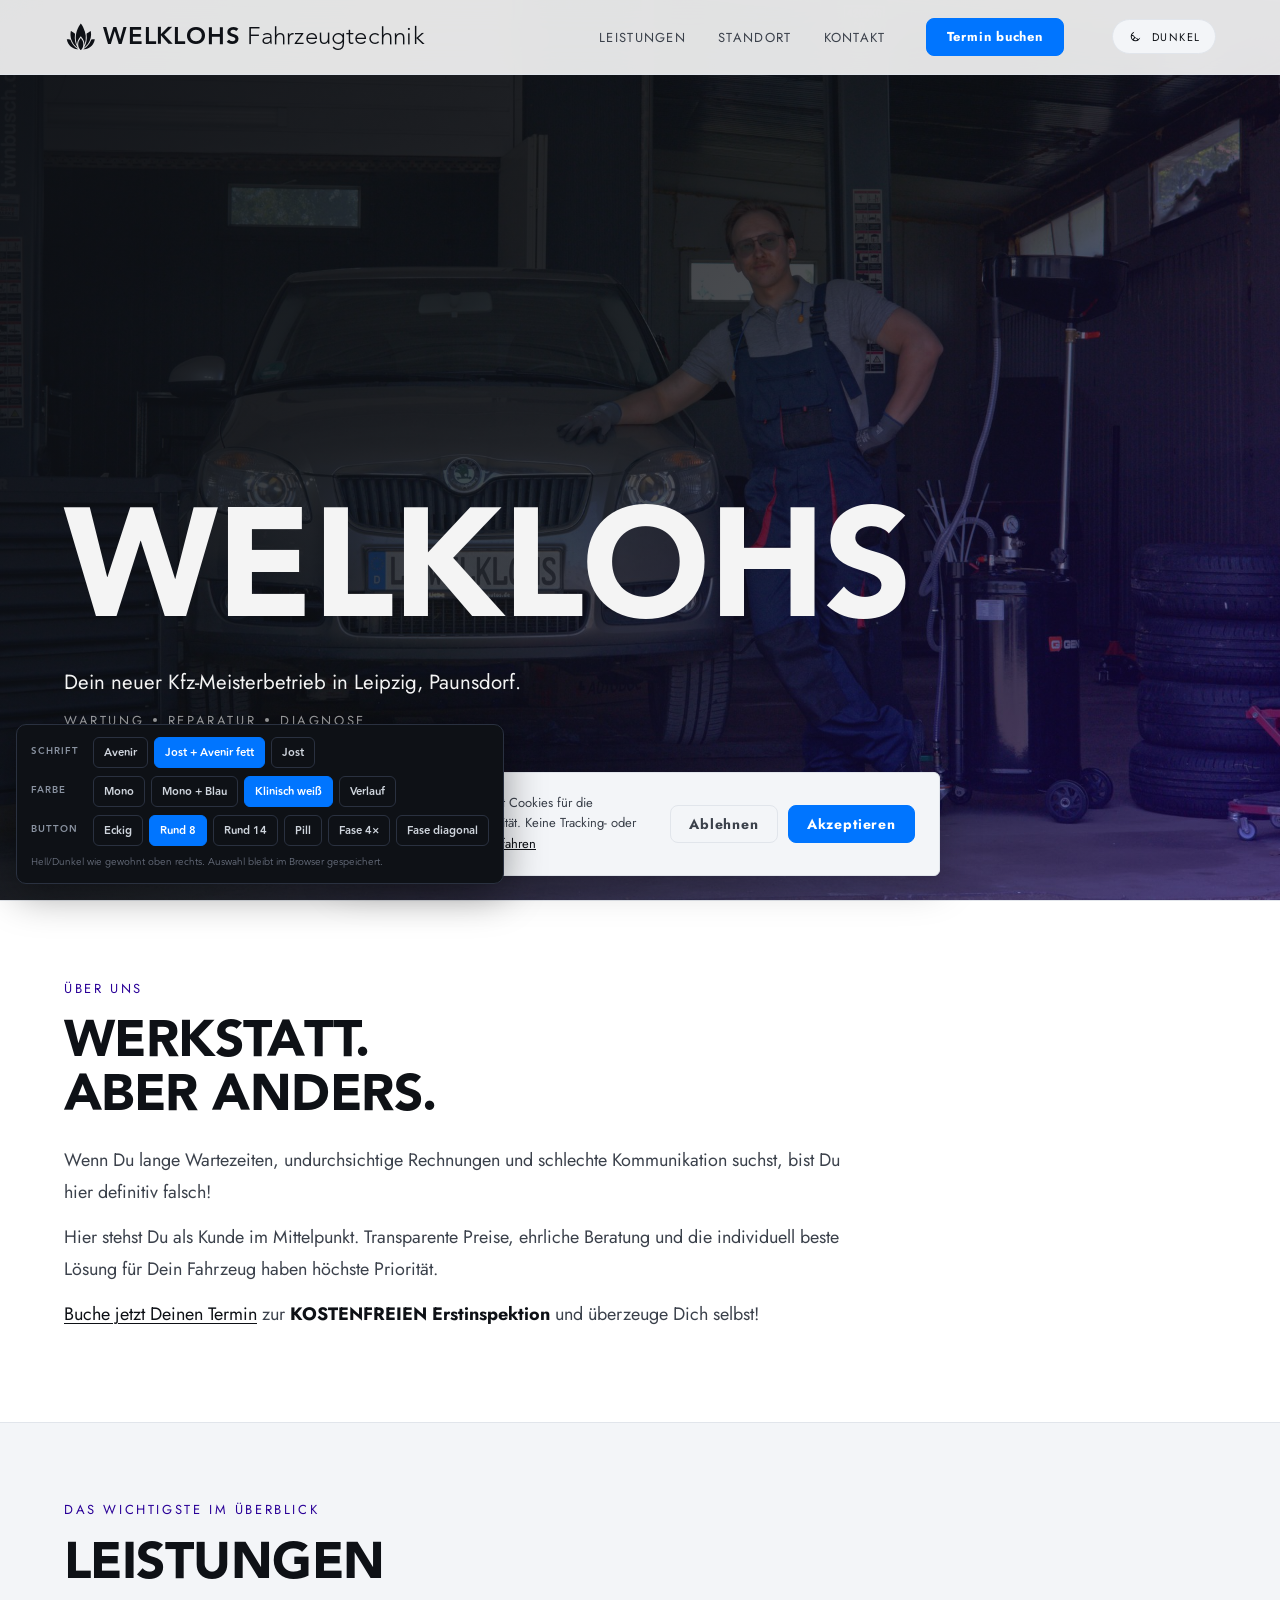
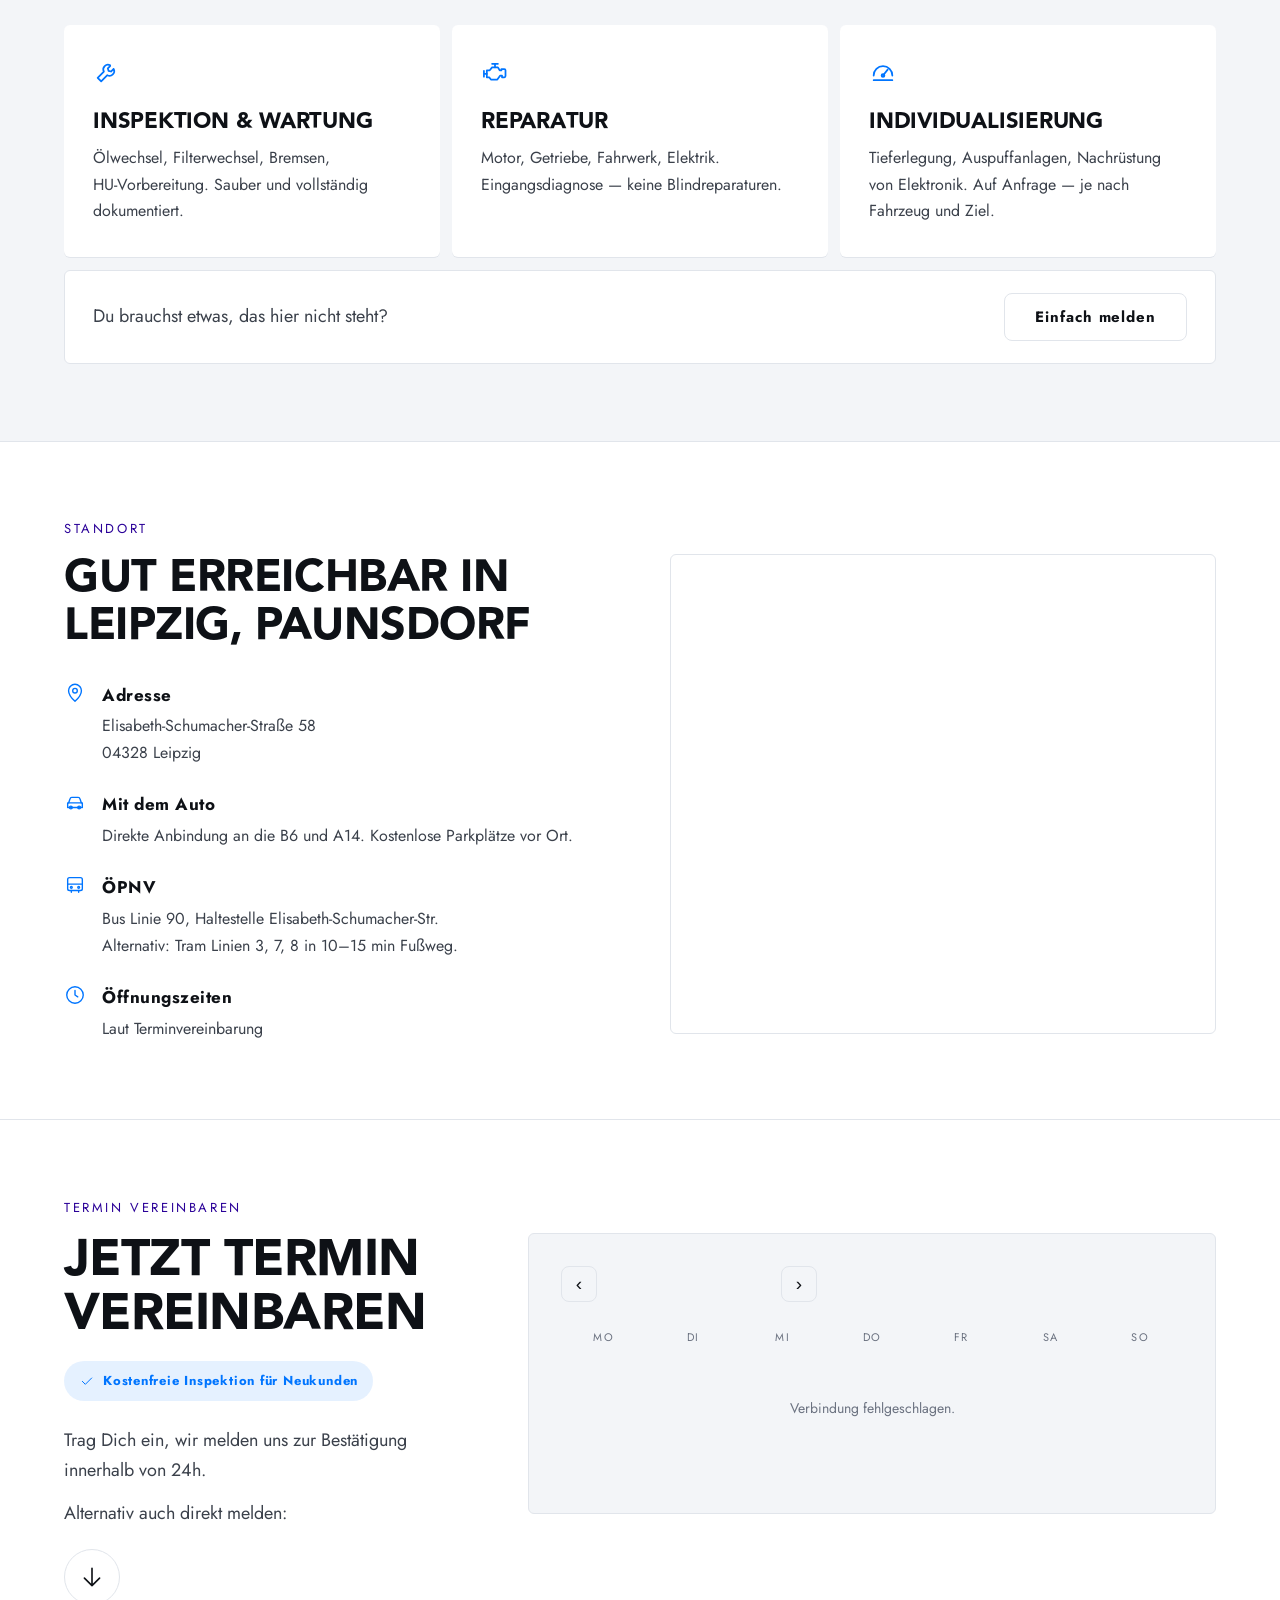
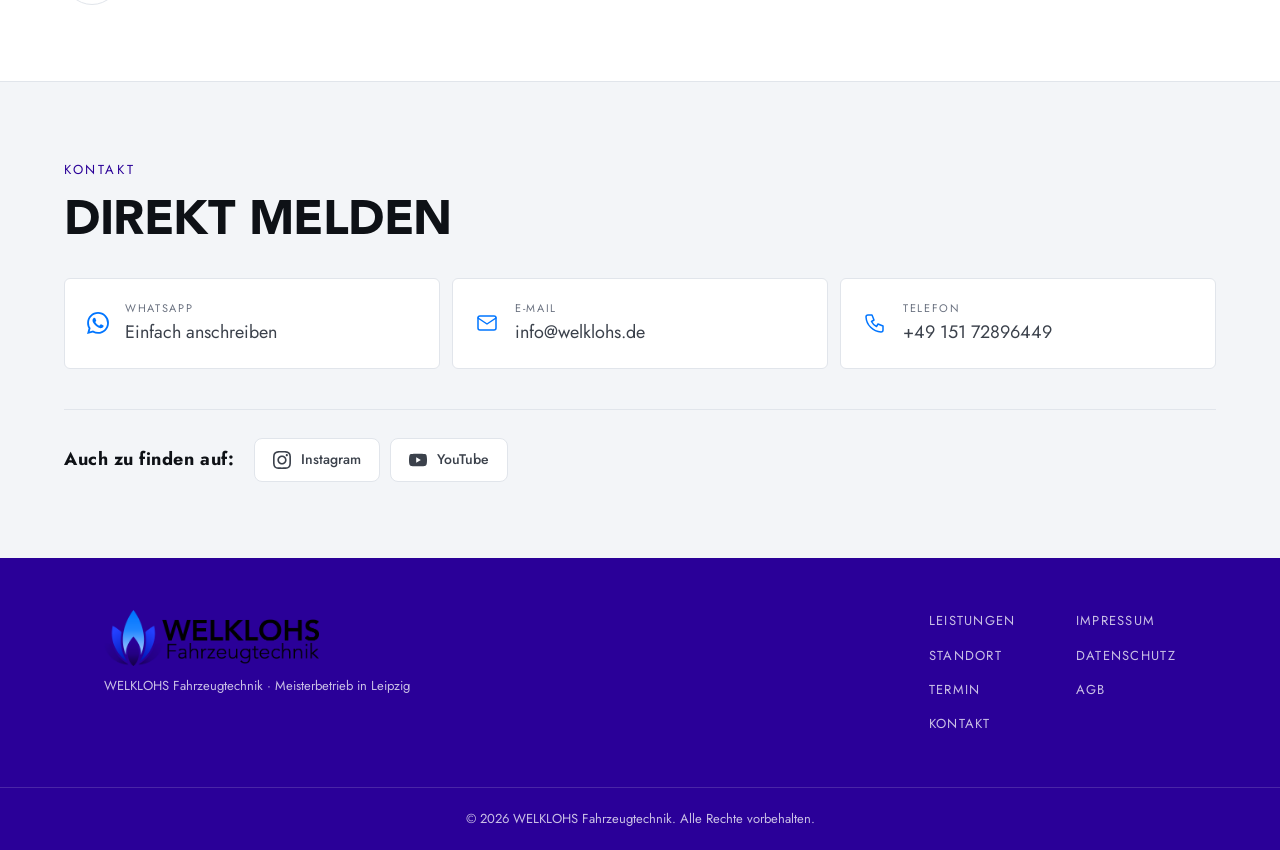
==== commit 70a4c223: "Logo kompakter, größere Fließtexte, weniger Leerraum, Impressum vervollständigt Navigation - Wortmar" ====
--- a/preview.html
+++ b/preview.html
@@ -15,8 +15,8 @@
   <meta property="og:url" content="https://mxgn0.github.io/Mark_Website/" />
   <meta name="twitter:card" content="summary_large_image" />
   <!-- ?v= bei jeder CSS/JS-Änderung hochzählen, sonst zeigen Browser noch die alte Datei -->
-  <link rel="stylesheet" href="css/style.css?v=20261008" />
-  <link rel="stylesheet" href="css/preview.css?v=20261008" />
+  <link rel="stylesheet" href="css/style.css?v=20261009a" />
+  <link rel="stylesheet" href="css/preview.css?v=20261009a" />
   <script>
     // Cookie-Einwilligung sofort prüfen (vor dem Rendern)
     (function () {
@@ -180,10 +180,10 @@
         <div class="leistung-card">
           <span class="leistung-card__icon"><svg class="ico" viewBox="0 0 24 24" aria-hidden="true"><path d="M14.7 6.3a4 4 0 0 0-5.4 5.4L4 17l3 3 5.3-5.3a4 4 0 0 0 5.4-5.4l-2.3 2.3-2.1-.6-.6-2.1 2-2z"/></svg></span>
           <h3>Inspektion & Wartung</h3>
-          <p>Ölwechsel, Filterwechsel, Bremsen, HU-Vorbereitung. Sauber und vollständig dokumentiert.</p>
+          <p>Ölwechsel, Filterwechsel, Bremsen, <span style="white-space:nowrap">HU-Vorbereitung</span>. Sauber und vollständig dokumentiert.</p>
         </div>
         <div class="leistung-card">
-          <span class="leistung-card__icon"><svg class="ico" viewBox="0 0 24 24" aria-hidden="true"><circle cx="12" cy="12" r="3"/><path d="M12 2.5v3M12 18.5v3M2.5 12h3M18.5 12h3M5.3 5.3l2.1 2.1M16.6 16.6l2.1 2.1M5.3 18.7l2.1-2.1M16.6 7.4l2.1-2.1"/><circle cx="12" cy="12" r="7"/></svg></span>
+          <span class="leistung-card__icon"><svg class="ico" viewBox="0 0 24 24" aria-hidden="true"><path d="M9.5 5h5M12 5v3"/><path d="M2.5 11v5M2.5 13.5H5"/><path d="M5 10.5h2.5l2-2.5h5l1.5 2.5h1.5V9.5h2.5a1 1 0 0 1 1 1v5a1 1 0 0 1-1 1H18v-1.5h-1.5L14 18.5H8.5L7 16.5H5z"/></svg></span>
           <h3>Reparatur</h3>
           <p>Motor, Getriebe, Fahrwerk, Elektrik.<br>Eingangsdiagnose — keine Blindreparaturen.</p>
         </div>
@@ -267,7 +267,7 @@
         <div class="termin__info">
           <h2>Jetzt Termin<br>vereinbaren</h2>
           <div class="termin__badge"><svg class="ico ico--sm" viewBox="0 0 24 24" aria-hidden="true"><path d="M5 12.5l4.5 4.5L19 7.5"/></svg> Kostenfreie Inspektion für Neukunden</div>
-          <p>Trag dich ein, wir melden uns zur Bestätigung innerhalb von 24h.</p>
+          <p>Trag Dich ein, wir melden uns zur Bestätigung innerhalb von 24h.</p>
           <p>Alternativ auch direkt melden:</p>
           <a href="#kontakt" class="termin__to-kontakt" aria-label="Weiter zu den Kontaktmöglichkeiten">
             <svg class="ico" viewBox="0 0 24 24" aria-hidden="true"><path d="M12 4v16M5 13l7 7 7-7"/></svg>
@@ -307,13 +307,13 @@
         <a href="tel:+4915172896449" class="kontakt-card kontakt-card--tel">
           <span class="kontakt-card__icon"><svg class="ico" viewBox="0 0 24 24" aria-hidden="true"><path d="M5 4h4l2 5-2.5 1.5a11 11 0 0 0 5 5L15 13l5 2v4a2 2 0 0 1-2 2A16 16 0 0 1 3 6a2 2 0 0 1 2-2z"/></svg></span>
           <span class="kontakt-card__label">Telefon</span>
-          <span class="kontakt-card__value">+49 151 7289 6449</span>
+          <span class="kontakt-card__value">+49 151 72896449</span>
         </a>
       </div>
 
       <!-- Social Media -->
       <div class="social">
-        <p class="social__label">Auch zu finden auf</p>
+        <p class="social__label">Auch zu finden auf:</p>
         <svg width="0" height="0" aria-hidden="true" style="position:absolute">
             <linearGradient id="ig-grad" x1="0" y1="1" x2="1" y2="0">
               <stop offset="0" stop-color="#F58529"/><stop offset="0.35" stop-color="#DD2A7B"/>
@@ -341,8 +341,7 @@
     <div class="footer__top">
       <div class="footer__brand">
         <span class="footer__logo">
-          <img class="footer__logo-img footer__logo-img--light" src="assets/logo/logo-footer.png" alt="WELKLOHS Fahrzeugtechnik" width="1036" height="270" loading="lazy" />
-          <img class="footer__logo-img footer__logo-img--dark" src="assets/logo/logo-footer-dark.png" alt="WELKLOHS Fahrzeugtechnik" width="1036" height="270" loading="lazy" />
+          <img class="footer__logo-img" src="assets/logo/logo-footer.png" alt="WELKLOHS Fahrzeugtechnik" width="1036" height="270" loading="lazy" />
         </span>
         <p>WELKLOHS Fahrzeugtechnik · Meisterbetrieb in Leipzig</p>
       </div>
@@ -406,7 +405,7 @@
     })();
   </script>
 
-  <script src="js/main.js?v=20261008"></script>
-  <script src="js/calendar.js?v=20261008"></script>
+  <script src="js/main.js?v=20261009a"></script>
+  <script src="js/calendar.js?v=20261009a"></script>
 </body>
 </html>
--- a/css/style.css
+++ b/css/style.css
@@ -67,6 +67,14 @@
   --transition: 0.25s cubic-bezier(0.25, 0.46, 0.45, 0.94);
   --max-w: 1200px;
   --pad: clamp(24px, 5vw, 80px);
+  /* Luft über/unter jeder Sektion: 60px am Handy, 80px am großen Bildschirm */
+  --sec-pad: clamp(60px, 6vw, 80px);
+
+  /* Fließtext wächst mit dem Bildschirm, Überschriften bleiben wie sie sind.
+     --fs-text  Absätze, Hinweise, Kontaktwerte   16 → 18px
+     --fs-small Kartentexte, Details              15 → 16px */
+  --fs-text:  clamp(1rem, 0.94rem + 0.25vw, 1.125rem);
+  --fs-small: clamp(0.9375rem, 0.9rem + 0.15vw, 1rem);
 
   /* Markenfarben WELKLOHS (im Live-Stand nur für Fokus/Link genutzt,
      Farbansichten siehe preview.html) */
@@ -112,7 +120,7 @@
   background: var(--black);
   color: var(--white);
   font-family: var(--font);
-  font-size: 14px;
+  font-size: 1rem;
   line-height: 1.7;
   overflow-x: hidden;
   transition: background var(--transition), color var(--transition);
@@ -143,12 +151,12 @@
 
 /* ─── SECTION LABEL ─── */
 .section-label {
-  font-size: 0.75rem;
+  font-size: 0.8125rem;
   font-weight: 400;
   letter-spacing: 0.2em;
   text-transform: uppercase;
   color: var(--muted);
-  margin-bottom: 20px;
+  margin-bottom: 14px;
 }
 
 /* ─── BUTTONS ─── */
@@ -208,7 +216,7 @@
   pointer-events: none;
 }
 .cookie-consented .cookie-banner { display: none; }
-.cookie-banner p { font-size: 0.75rem; color: var(--light); line-height: 1.6; flex: 1; }
+.cookie-banner p { font-size: 0.8125rem; color: var(--light); line-height: 1.6; flex: 1; }
 .cookie-banner a { color: var(--white); text-decoration: underline; }
 .cookie-banner__inner { display: flex; align-items: center; gap: 20px; width: 100%; flex-wrap: wrap; }
 .cookie-banner__actions { display: flex; gap: 10px; flex-shrink: 0; }
@@ -245,18 +253,21 @@
 .nav.scrolled { padding-top: 12px; padding-bottom: 12px; }
 .nav__line { display: none; }
 
+/* Abstände in em, damit Signet und Wortmarke bei jeder Größe als ein Block
+   zusammenhalten (vorher feste 10px + weite Sperrung → wirkte zerfasert) */
 .nav__logo {
-  display: inline-flex; align-items: center; gap: 12px;
+  display: inline-flex; align-items: center; gap: 0.28em;
   font-family: var(--font-display);
   font-weight: 700;
-  font-size: 1.3125rem;
-  letter-spacing: 0.1em;
+  font-size: 1.5rem;
+  letter-spacing: 0.035em;
+  line-height: 1;
   margin-right: auto;
 }
-.nav__logo { gap: 10px; }
-.nav__logo .logo-mark { height: 26px; }
+/* Blüte hat im viewBox etwas Luft links/rechts — leicht an die Schrift ziehen */
+.nav__logo .logo-mark { height: 1.4em; margin-right: -0.06em; }
 /* Wortmarke wie im Logo: WELKLOHS fett, Fahrzeugtechnik leicht — nebeneinander */
-.nav__logo-sub { font-weight: 300; letter-spacing: 0.02em; }
+.nav__logo-sub { font-weight: 300; letter-spacing: 0.01em; }
 
 /* Lotus-Signet — nimmt die Textfarbe an, funktioniert hell wie dunkel */
 .logo-mark { height: 1.15em; width: auto; flex-shrink: 0; display: block; }
@@ -265,7 +276,7 @@
 .nav__links a {
   font-family: var(--font);
   font-weight: 400;
-  font-size: 0.75rem;
+  font-size: 0.8125rem;
   letter-spacing: 0.1em;
   text-transform: uppercase;
   color: var(--light);
@@ -311,7 +322,7 @@
   display: inline-flex; align-items: center; gap: 8px; cursor: pointer;
   border: 1px solid var(--border); background: var(--panel); color: var(--white);
   padding: 8px 14px; border-radius: 30px; font-family: var(--font);
-  font-size: 0.625rem; letter-spacing: 0.14em; text-transform: uppercase; font-weight: 400;
+  font-size: 0.6875rem; letter-spacing: 0.14em; text-transform: uppercase; font-weight: 400;
   transition: all var(--transition); margin-left: 8px;
 }
 .theme-toggle:hover { border-color: var(--white); }
@@ -357,7 +368,7 @@
 }
 .hero__sub { font-size: clamp(1.0625rem, 1.6vw, 1.375rem); color: #f4f4f4; margin-bottom: 12px; line-height: 1.5; }
 .hero__tags {
-  font-size: 0.75rem;
+  font-size: 0.8125rem;
   letter-spacing: 0.2em;
   text-transform: uppercase;
   color: rgba(244,244,244,0.65);
@@ -376,12 +387,12 @@
 .hero .btn--wa:hover, .hero .btn--outline:hover { background: rgba(255,255,255,0.08); border-color: #f4f4f4; }
 
 /* ─── INTRO ─── */
-.intro { border-top: 1px solid var(--border); padding: 100px var(--pad); }
+.intro { border-top: 1px solid var(--border); padding: var(--sec-pad) var(--pad); }
 .intro__inner { max-width: var(--max-w); margin: 0 auto; }
 .intro__grid { display: grid; grid-template-columns: 1fr; gap: 80px; align-items: start; }
-.intro__text { max-width: 760px; }
-.intro__text h2 { font-size: clamp(2rem, 4vw, 3.5rem); margin-bottom: 28px; }
-.intro__text p { color: var(--light); font-size: 0.875rem; margin-bottom: 16px; line-height: 1.9; }
+.intro__text { max-width: 800px; }
+.intro__text h2 { font-size: clamp(2rem, 4vw, 3.5rem); margin-bottom: 24px; }
+.intro__text p { color: var(--light); font-size: var(--fs-text); margin-bottom: 14px; line-height: 1.75; }
 .intro__text strong { color: var(--white); }
 .intro__text a { color: var(--white); text-decoration: underline; text-underline-offset: 3px; }
 
@@ -403,34 +414,34 @@
 /* ─── LEISTUNGEN ─── */
 .leistungen {
   border-top: 1px solid var(--border);
-  padding: 100px var(--pad);
+  padding: var(--sec-pad) var(--pad);
   background: var(--panel);
 }
 .leistungen__inner { max-width: var(--max-w); margin: 0 auto; }
-.leistungen__inner > h2 { font-size: clamp(2rem, 4vw, 3.5rem); margin-bottom: 56px; }
+.leistungen__inner > h2 { font-size: clamp(2rem, 4vw, 3.5rem); margin-bottom: 36px; }
 .leistungen__grid {
   display: grid;
   grid-template-columns: repeat(auto-fit, minmax(240px, 1fr));
   gap: 12px;
-  margin-bottom: 48px;
+  margin-bottom: 12px;
 }
 .leistung-card {
   container-type: inline-size;
   background: var(--black);
   border: 1px solid var(--border);
   border-radius: var(--radius);
-  padding: 36px 28px;
+  padding: 32px 28px;
   transition: border-color var(--transition);
 }
 .leistung-card:hover { border-color: var(--white); }
-.leistung-card__icon { display: block; color: var(--white); margin-bottom: 18px; }
+.leistung-card__icon { display: block; color: var(--white); margin-bottom: 16px; }
 .leistung-card__icon .ico { width: 28px; height: 28px; }
 .leistung-card h3 {
   font-size: 1.375rem;
   font-size: min(1.375rem, 9cqi); /* lange Wörter wie „Individualisierung“ passen auch in schmale Kacheln */
   margin-bottom: 12px;
 }
-.leistung-card p { font-size: 0.8125rem; color: var(--light); line-height: 1.8; }
+.leistung-card p { font-size: var(--fs-small); color: var(--light); line-height: 1.65; }
 
 .leistungen__anfrage {
   display: flex;
@@ -442,27 +453,27 @@
   border-radius: var(--radius);
   background: var(--black);
 }
-.leistungen__anfrage p { color: var(--light); font-size: 0.9375rem; margin: 0; }
+.leistungen__anfrage p { color: var(--light); font-size: var(--fs-text); margin: 0; }
 .leistungen__anfrage .btn { flex-shrink: 0; }
 
 /* ─── TERMIN ─── */
-.termin { border-top: 1px solid var(--border); padding: 100px var(--pad); }
+.termin { border-top: 1px solid var(--border); padding: var(--sec-pad) var(--pad); }
 .termin__inner { max-width: var(--max-w); margin: 0 auto; }
-.termin__grid { display: grid; grid-template-columns: 400px 1fr; gap: 80px; align-items: start; }
+.termin__grid { display: grid; grid-template-columns: 400px 1fr; gap: 64px; align-items: start; }
 .termin__info h2 { font-size: clamp(2.5rem, 4vw, 3.5rem); margin-bottom: 20px; }
 .termin__badge {
   display: inline-flex; align-items: center; gap: 8px;
   border: 1px solid var(--border);
   border-radius: 30px;
   color: var(--white);
-  font-size: 0.75rem;
+  font-size: 0.8125rem;
   font-family: var(--font-text);
   font-weight: 700;
   letter-spacing: 0.06em;
   padding: 8px 14px;
   margin-bottom: 24px;
 }
-.termin__info > p { color: var(--light); font-size: 0.875rem; margin-bottom: 12px; }
+.termin__info > p { color: var(--light); font-size: var(--fs-text); margin-bottom: 12px; }
 
 /* Pfeil zu „Kontakt“ — ersetzt die doppelten Kontakt-Buttons */
 .termin__to-kontakt {
@@ -486,15 +497,15 @@
   width: 36px; height: 36px; font-size: 1.1875rem; cursor: pointer; transition: border-color .2s;
 }
 .cal__arrow:hover { border-color: var(--wk-blue); color: var(--wk-blue); }
-.cal__title { font-size: 0.875rem; font-family: var(--font-text); font-weight: 700; letter-spacing: 0.06em; min-width: 160px; text-align: center; }
+.cal__title { font-size: 0.9375rem; font-family: var(--font-text); font-weight: 700; letter-spacing: 0.06em; min-width: 160px; text-align: center; }
 
 .cal__weekdays { display: grid; grid-template-columns: repeat(7, 1fr); gap: 4px; margin-bottom: 4px; }
-.cal__weekdays span { text-align: center; font-size: 0.625rem; font-weight: 400; text-transform: uppercase; letter-spacing: 0.12em; color: var(--muted); padding: 6px 0; }
+.cal__weekdays span { text-align: center; font-size: 0.6875rem; font-weight: 400; text-transform: uppercase; letter-spacing: 0.12em; color: var(--muted); padding: 6px 0; }
 
 .cal__grid { display: grid; grid-template-columns: repeat(7, 1fr); gap: 4px; margin-bottom: 20px; }
 .cal__day {
   aspect-ratio: 1; display: flex; align-items: center; justify-content: center;
-  font-size: 0.8125rem; font-family: var(--font-text); font-weight: 700; border: 1px solid var(--border); border-radius: var(--radius);
+  font-size: 0.875rem; font-family: var(--font-text); font-weight: 700; border: 1px solid var(--border); border-radius: var(--radius);
   background: var(--panel); color: var(--white); cursor: default; transition: all .15s;
 }
 .cal__day--empty { border: none; background: transparent; }
@@ -522,12 +533,12 @@
   color: var(--hov, var(--wk-blue));
   background: var(--black);
 }
-.cal__loading, .cal__error { text-align: center; color: var(--muted); font-size: 0.8125rem; padding: 40px 0; grid-column: 1 / -1; }
-
-.cal__slots-label { font-size: 0.6875rem; font-weight: 400; text-transform: uppercase; letter-spacing: 0.12em; color: var(--muted); margin-bottom: 12px; }
+.cal__loading, .cal__error { text-align: center; color: var(--muted); font-size: 0.875rem; padding: 40px 0; grid-column: 1 / -1; }
+
+.cal__slots-label { font-size: 0.75rem; font-weight: 400; text-transform: uppercase; letter-spacing: 0.12em; color: var(--muted); margin-bottom: 12px; }
 .cal__slots-grid { display: flex; flex-wrap: wrap; gap: 8px; margin-bottom: 24px; }
 .cal__slot {
-  padding: 8px 16px; font-size: 0.75rem; font-weight: 700; font-family: var(--font-text);
+  padding: 8px 16px; font-size: 0.8125rem; font-weight: 700; font-family: var(--font-text);
   background: var(--black); border: 1px solid var(--border); border-radius: var(--btn-radius); color: var(--white);
   cursor: pointer; transition: all .15s;
 }
@@ -539,21 +550,21 @@
   background: var(--black);
 }
 
-.cal__form-label { font-size: 0.8125rem; font-family: var(--font-text); font-weight: 700; margin-bottom: 20px; color: var(--white); }
-.cal__msg { margin-top: 12px; font-size: 0.8125rem; }
+.cal__form-label { font-size: 0.875rem; font-family: var(--font-text); font-weight: 700; margin-bottom: 20px; color: var(--white); }
+.cal__msg { margin-top: 12px; font-size: 0.875rem; }
 .cal__msg--err { color: #d23b3b; }
 
 .cal__ok { text-align: center; padding: 40px 20px; }
 .cal__ok-icon { display: block; margin: 0 auto 12px; width: 44px; height: 44px; color: var(--wk-blue); }
 .cal__ok-icon svg { width: 100%; height: 100%; }
 .cal__ok-title { font-size: 1.125rem; font-family: var(--font-text); font-weight: 700; margin-bottom: 8px; }
-.cal__ok p { color: var(--muted); font-size: 0.875rem; }
+.cal__ok p { color: var(--muted); font-size: var(--fs-small); }
 
 .form-row { display: grid; grid-template-columns: 1fr 1fr; gap: 16px; }
 .form-group { margin-bottom: 20px; }
 .form-group label {
   display: block;
-  font-size: 0.6875rem;
+  font-size: 0.75rem;
   font-weight: 400;
   letter-spacing: 0.12em;
   text-transform: uppercase;
@@ -566,7 +577,7 @@
   border: 1px solid var(--border);
   color: var(--white);
   font-family: var(--font);
-  font-size: 0.875rem;
+  font-size: 1rem;
   padding: 12px 14px;
   outline: none;
   transition: border-color var(--transition);
@@ -579,7 +590,7 @@
 .form-group--check { margin-bottom: 14px; position: relative; z-index: 1; }
 .checkbox-label {
   display: flex; align-items: flex-start; gap: 12px; cursor: pointer;
-  font-size: 0.75rem; color: var(--light); line-height: 1.6;
+  font-size: 0.8125rem; color: var(--light); line-height: 1.6;
   position: relative; z-index: 1; padding: 6px 0;
   -webkit-tap-highlight-color: rgba(0,0,0,0.1);
 }
@@ -590,13 +601,13 @@
   position: relative; z-index: 2; flex-shrink: 0;
 }
 .checkbox-label a { color: var(--white); text-decoration: underline; }
-.form-hint { margin-top: 12px; font-size: 0.6875rem; color: var(--muted); text-align: center; }
+.form-hint { margin-top: 12px; font-size: 0.75rem; color: var(--muted); text-align: center; }
 
 /* ─── KONTAKT SECTION ─── */
-.kontakt-section { border-top: 1px solid var(--border); padding: 100px var(--pad); background: var(--panel); }
+.kontakt-section { border-top: 1px solid var(--border); padding: var(--sec-pad) var(--pad); background: var(--panel); }
 .kontakt-section__inner { max-width: var(--max-w); margin: 0 auto; }
-.kontakt-section h2 { font-size: clamp(2rem, 4vw, 3rem); margin-bottom: 48px; }
-.kontakt-cards { display: grid; grid-template-columns: repeat(3, 1fr); gap: 12px; margin-bottom: 56px; }
+.kontakt-section h2 { font-size: clamp(2rem, 4vw, 3rem); margin-bottom: 32px; }
+.kontakt-cards { display: grid; grid-template-columns: repeat(3, 1fr); gap: 12px; margin-bottom: 40px; }
 .kontakt-card {
   background: var(--black);
   border: 1px solid var(--border);
@@ -621,8 +632,8 @@
 .kontakt-card:hover { border-color: var(--mark); }
 .kontakt-card:hover .kontakt-card__icon { color: var(--mark); }
 .kontakt-card:hover .kontakt-card__value { color: var(--white); }
-.kontakt-card__label { font-size: 0.625rem; font-weight: 400; letter-spacing: 0.15em; text-transform: uppercase; color: var(--muted); }
-.kontakt-card__value { font-size: 0.9375rem; color: var(--light); }
+.kontakt-card__label { font-size: 0.6875rem; font-weight: 400; letter-spacing: 0.15em; text-transform: uppercase; color: var(--muted); }
+.kontakt-card__value { font-size: var(--fs-text); color: var(--light); }
 
 /* Social */
 .social {
@@ -633,7 +644,7 @@
   gap: 20px;
   flex-wrap: wrap;
 }
-.social__label { font-family: var(--font-text); font-size: 1rem; font-weight: 700; letter-spacing: 0.03em; color: var(--white); margin: 0; }
+.social__label { font-family: var(--font-text); font-size: var(--fs-text); font-weight: 700; letter-spacing: 0.03em; color: var(--white); margin: 0; }
 .social__links { display: flex; gap: 10px; flex-wrap: wrap; }
 .social__link {
   display: flex;
@@ -643,7 +654,7 @@
   background: var(--black);
   border: 1px solid var(--border);
   border-radius: var(--btn-radius);
-  font-size: 0.8125rem;
+  font-size: 0.875rem;
   font-weight: 500;
   color: var(--light);
   transition: border-color var(--transition), color var(--transition);
@@ -655,24 +666,28 @@
 .social__link--yt:hover svg { fill: var(--mark); }
 .social__link--ig:hover svg { fill: url(#ig-grad); }
 
-/* Ab und zu leuchtet ein Button dezent in seiner Akzentfarbe auf —
-   höchstens 3× pro Minute, immer abwechselnd (Taktung in main.js) */
+/* Ab und zu leuchtet ein Button so auf wie beim Hover (Rand + Logo in der
+   Akzentfarbe) — höchstens 3× pro Minute, immer abwechselnd (main.js) */
 @keyframes social-glow {
-  0%, 100% { border-color: var(--border); box-shadow: 0 0 0 -6px var(--mark); }
-  45%, 55% { border-color: var(--mark);   box-shadow: 0 0 18px -4px var(--mark); }
-}
-.social__link.is-glowing { animation: social-glow 2.6s ease-in-out; }
+  0%, 100% { border-color: var(--border); color: var(--light); }
+  30%, 70% { border-color: var(--mark);   color: var(--white); }
+}
+@keyframes social-glow-yt { 0%, 100% { fill: currentColor; } 30%, 70% { fill: var(--mark); } }
+@keyframes social-glow-ig { 0%, 100% { fill: currentColor; } 30%, 70% { fill: url(#ig-grad); } }
+.social__link.is-glowing { animation: social-glow 3s ease-in-out; }
+.social__link--yt.is-glowing svg { animation: social-glow-yt 3s ease-in-out; }
+.social__link--ig.is-glowing svg { animation: social-glow-ig 3s ease-in-out; }
 
 /* ─── STANDORT ─── */
-.standort { border-top: 1px solid var(--border); padding: 100px var(--pad); }
+.standort { border-top: 1px solid var(--border); padding: var(--sec-pad) var(--pad); }
 .standort__inner { max-width: var(--max-w); margin: 0 auto; }
 .standort__grid { display: grid; grid-template-columns: 1fr 1fr; gap: 60px; align-items: start; }
-.standort__info h2 { font-size: clamp(2rem, 3.5vw, 3rem); margin-bottom: 40px; }
-.standort__details { display: flex; flex-direction: column; gap: 28px; }
+.standort__info h2 { font-size: clamp(2rem, 3.5vw, 3rem); margin-bottom: 32px; }
+.standort__details { display: flex; flex-direction: column; gap: 24px; }
 .standort__item { display: flex; gap: 16px; align-items: flex-start; }
 .standort__icon { flex-shrink: 0; margin-top: 1px; color: var(--white); }
-.standort__item strong { display: block; font-family: var(--font-text); font-weight: 700; font-size: 1rem; letter-spacing: 0.03em; margin-bottom: 4px; }
-.standort__item p { font-size: 0.8125rem; color: var(--light); line-height: 1.7; }
+.standort__item strong { display: block; font-family: var(--font-text); font-weight: 700; font-size: 1.0625rem; letter-spacing: 0.03em; margin-bottom: 4px; }
+.standort__item p { font-size: var(--fs-small); color: var(--light); line-height: 1.65; }
 .standort__map { height: 480px; border: 1px solid var(--border); border-radius: var(--radius); overflow: hidden; }
 .standort__map iframe { display: block; }
 [data-theme="dark"] .standort__map { filter: grayscale(80%) invert(90%) contrast(90%); }
@@ -682,7 +697,7 @@
 .footer__top {
   max-width: var(--max-w);
   margin: 0 auto;
-  padding: 60px var(--pad);
+  padding: 52px var(--pad);
   display: grid;
   grid-template-columns: 1fr auto auto;
   gap: 60px;
@@ -693,16 +708,14 @@
   font-family: var(--font-display); font-weight: 700;
   font-size: 1.375rem; letter-spacing: 0.1em; margin-bottom: 8px;
 }
-/* Originallogo (aus og-image.png zugeschnitten). Die Schrift ist schwarz —
-   im Dunkel-Modus kommt die Variante mit heller Schrift zum Einsatz. */
+/* Originallogo (aus og-image.png zugeschnitten). Im Dunkel-Modus komplett
+   weiß (#f5f5f5): erst alles schwarz, dann invertieren — Transparenz bleibt. */
 .footer__logo-img { display: block; height: 56px; width: auto; }
-.footer__logo-img--dark { display: none; }
-html[data-theme="dark"] .footer__logo-img--light { display: none; }
-html[data-theme="dark"] .footer__logo-img--dark { display: block; }
-.footer__brand p { font-size: 0.75rem; color: var(--muted); }
+html[data-theme="dark"] .footer__logo-img { filter: brightness(0) invert(0.96); }
+.footer__brand p { font-size: 0.8125rem; color: var(--muted); }
 .footer__nav, .footer__legal { display: flex; flex-direction: column; gap: 12px; }
 .footer__nav a, .footer__legal a {
-  font-size: 0.75rem;
+  font-size: 0.8125rem;
   font-weight: 400;
   letter-spacing: 0.1em;
   text-transform: uppercase;
@@ -711,13 +724,13 @@
 }
 .footer__nav a:hover, .footer__legal a:hover { color: var(--white); }
 .footer__bottom { border-top: 1px solid var(--border); padding: 20px var(--pad); text-align: center; }
-.footer__bottom p { font-size: 0.75rem; color: var(--muted); }
+.footer__bottom p { font-size: 0.8125rem; color: var(--muted); }
 
 /* ─── SUBPAGES ─── */
 .page-wrap { min-height: 100vh; padding: 130px var(--pad) 100px; max-width: 820px; margin: 0 auto; }
 .page-wrap h1 { font-size: clamp(3rem, 8vw, 6rem); margin-bottom: 60px; }
 .page-wrap h2 { font-family: var(--font-display); font-size: 1.3125rem; letter-spacing: 0.03em; margin: 48px 0 14px; color: var(--white); }
-.page-wrap p, .page-wrap li { color: var(--light); font-size: 0.875rem; line-height: 1.9; margin-bottom: 10px; }
+.page-wrap p, .page-wrap li { color: var(--light); font-size: var(--fs-small); line-height: 1.8; margin-bottom: 10px; }
 .page-wrap ul { list-style: none; padding: 0; }
 .page-wrap ul li { padding-left: 16px; position: relative; }
 .page-wrap ul li::before { content: ''; position: absolute; left: 0; top: 0.75em; width: 6px; height: 6px; border-radius: 50%; background: var(--muted); }
@@ -725,7 +738,7 @@
 .page-back {
   display: inline-block;
   margin-top: 60px;
-  font-size: 0.75rem;
+  font-size: 0.8125rem;
   font-weight: 400;
   letter-spacing: 0.15em;
   text-transform: uppercase;
@@ -759,16 +772,15 @@
 @media (max-width: 600px) {
   /* Wortmarke skaliert mit, Hell/Dunkel nur als Icon — damit alles in eine Zeile passt */
   .nav { gap: 10px; }
-  .nav__logo { font-size: min(1.3125rem, 3.8vw); gap: 0.45em; }
-  .nav__logo .logo-mark { height: 1.35em; }
+  .nav__logo { font-size: min(1.5rem, 4.3vw); }
   .theme-toggle { padding: 8px; }
   html[data-theme] .theme-toggle .lbl { display: none; }
 
   .termin__form { padding: 24px; }
   .termin__cal { padding: 20px; }
-  .cal__day { font-size: 0.75rem; }
+  .cal__day { font-size: 0.8125rem; }
   .cal__slots-grid { gap: 6px; }
-  .cal__slot { padding: 7px 12px; font-size: 0.75rem; }
+  .cal__slot { padding: 7px 12px; font-size: 0.8125rem; }
   .cookie-banner__inner { flex-direction: column; align-items: flex-start; }
   .hero__actions { flex-direction: column; }
 
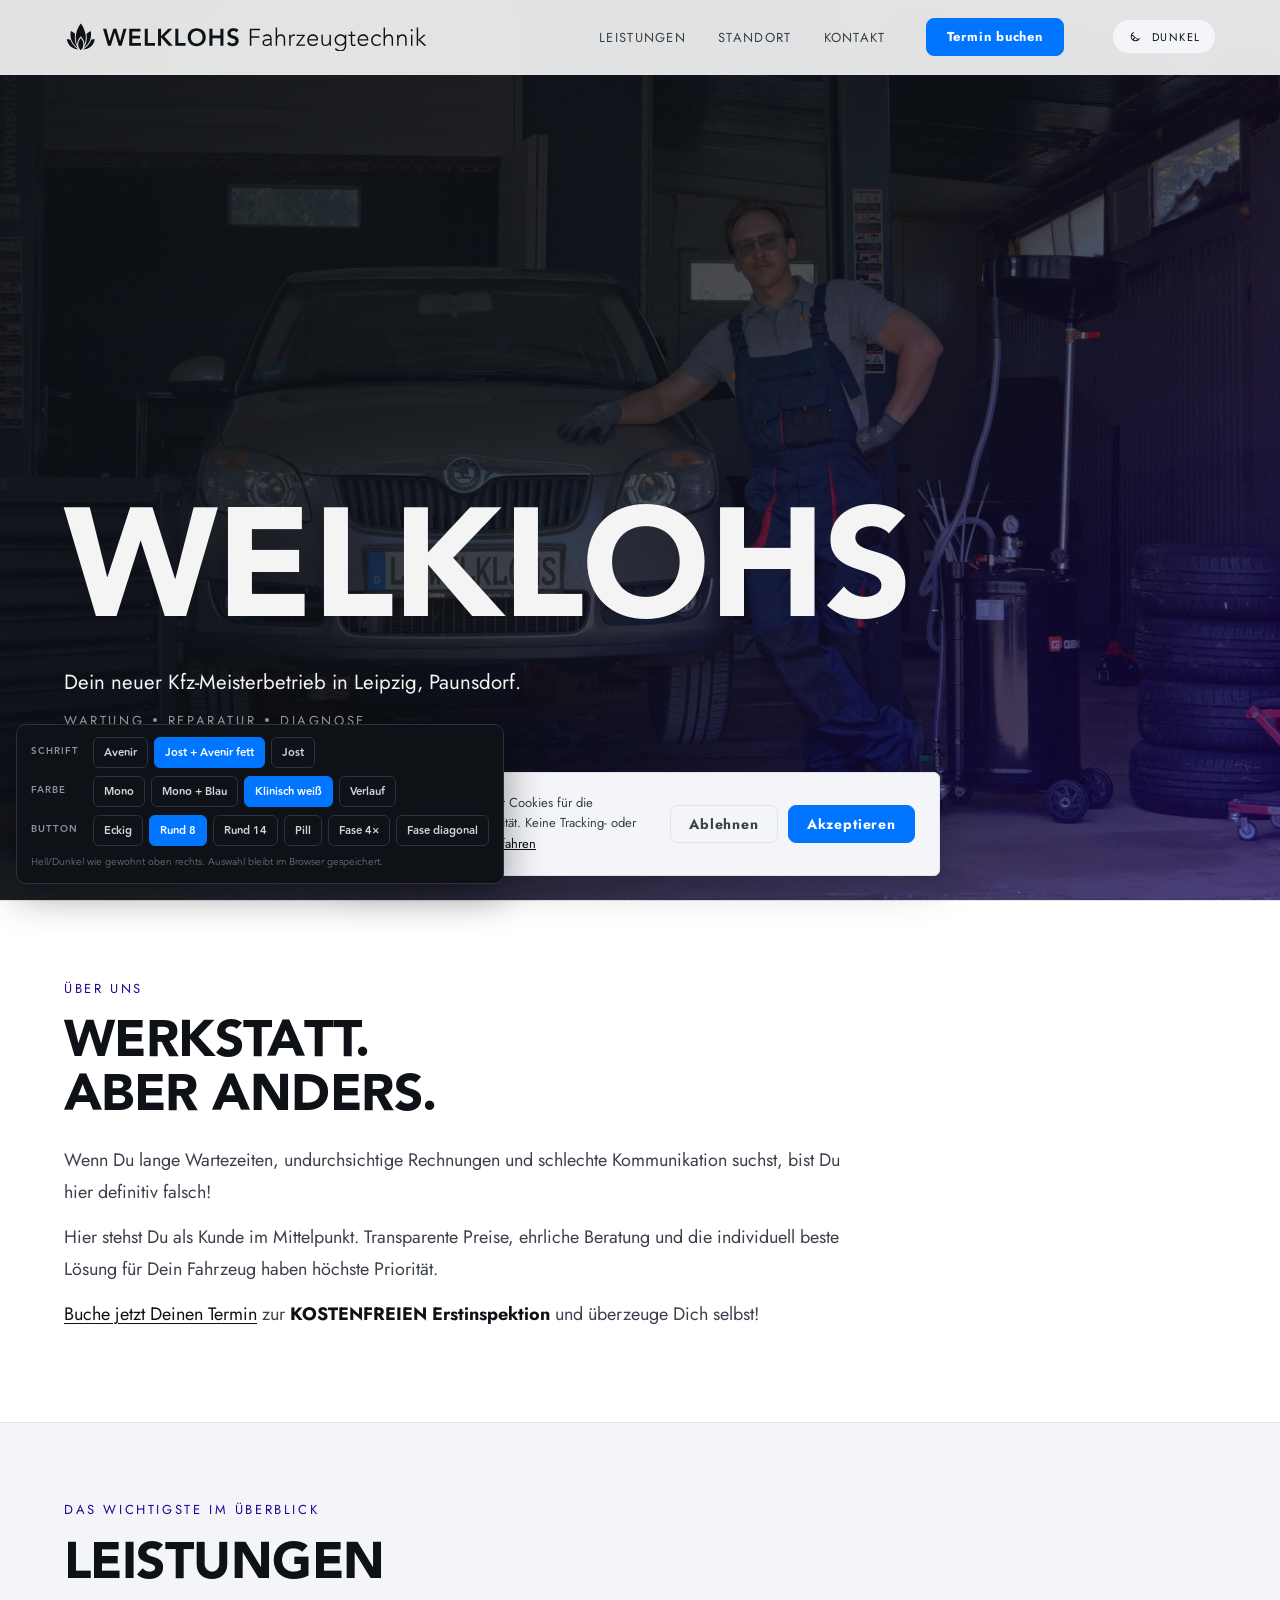
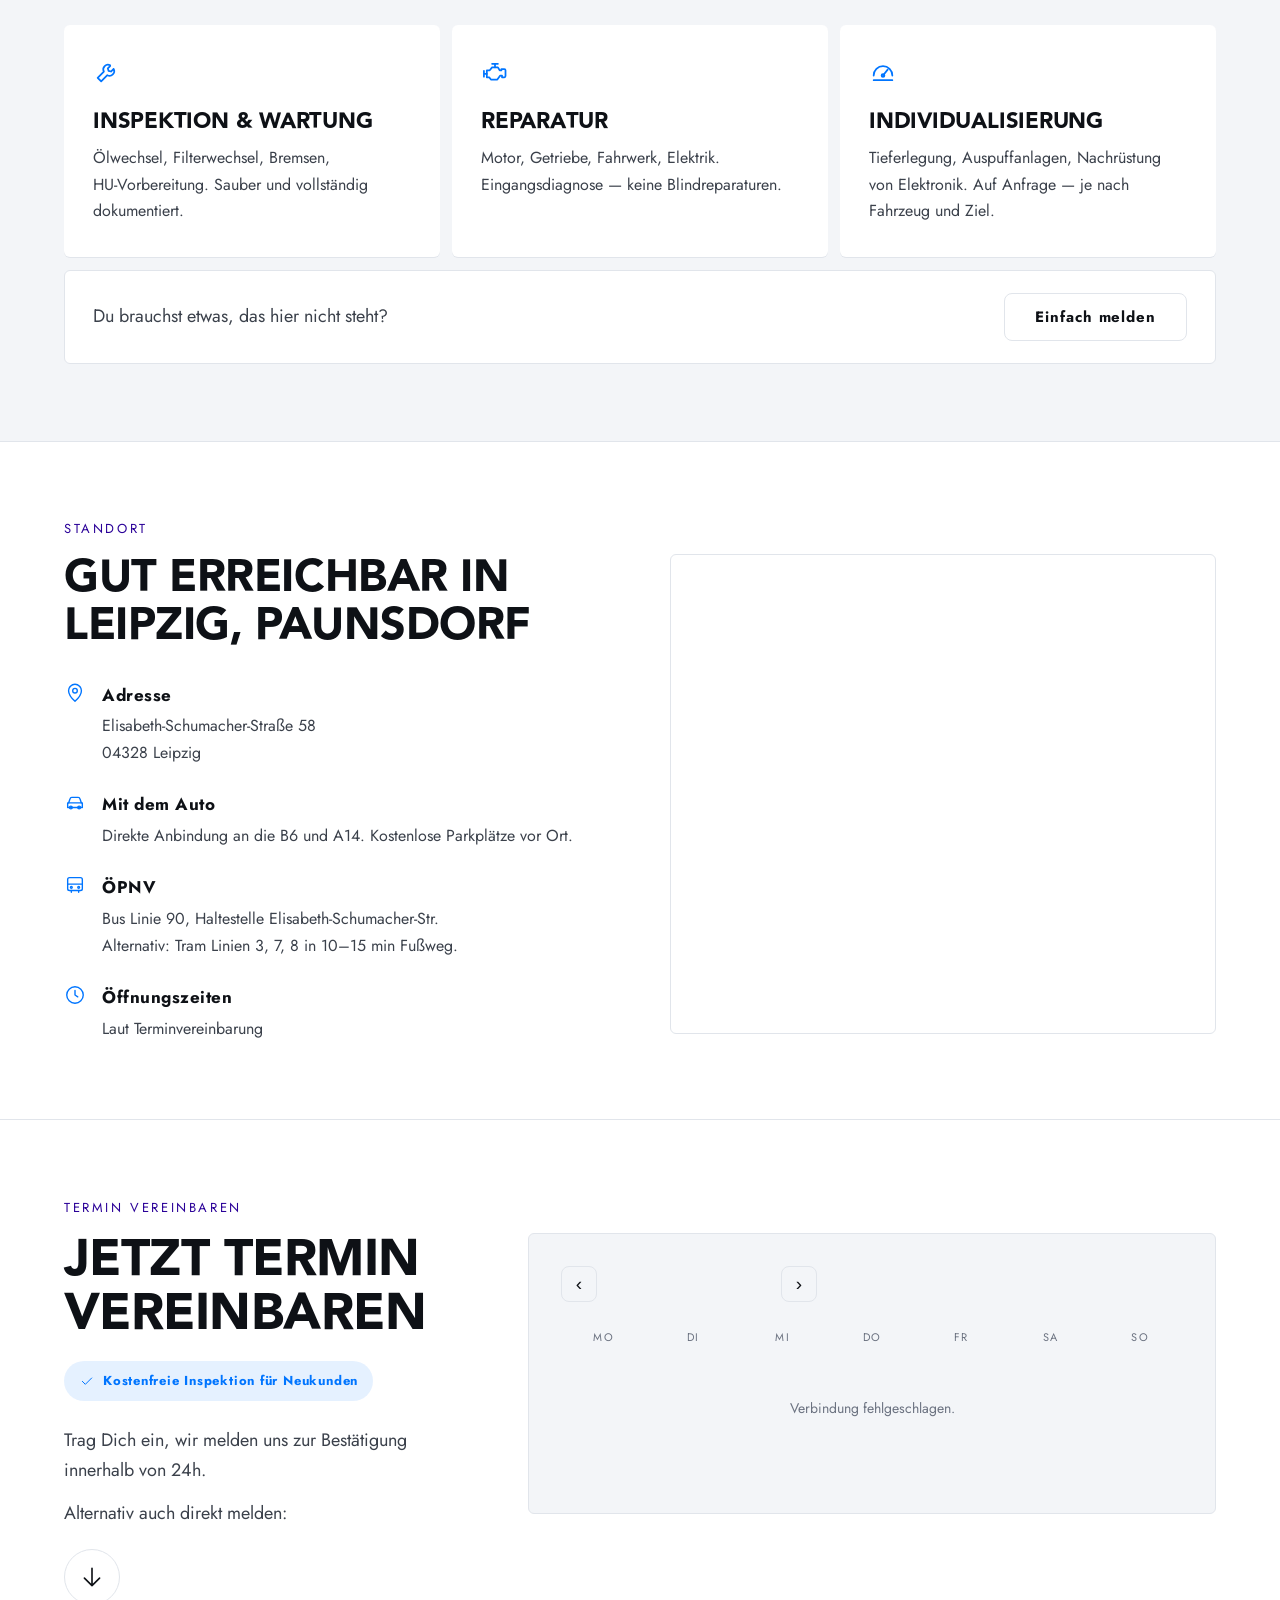
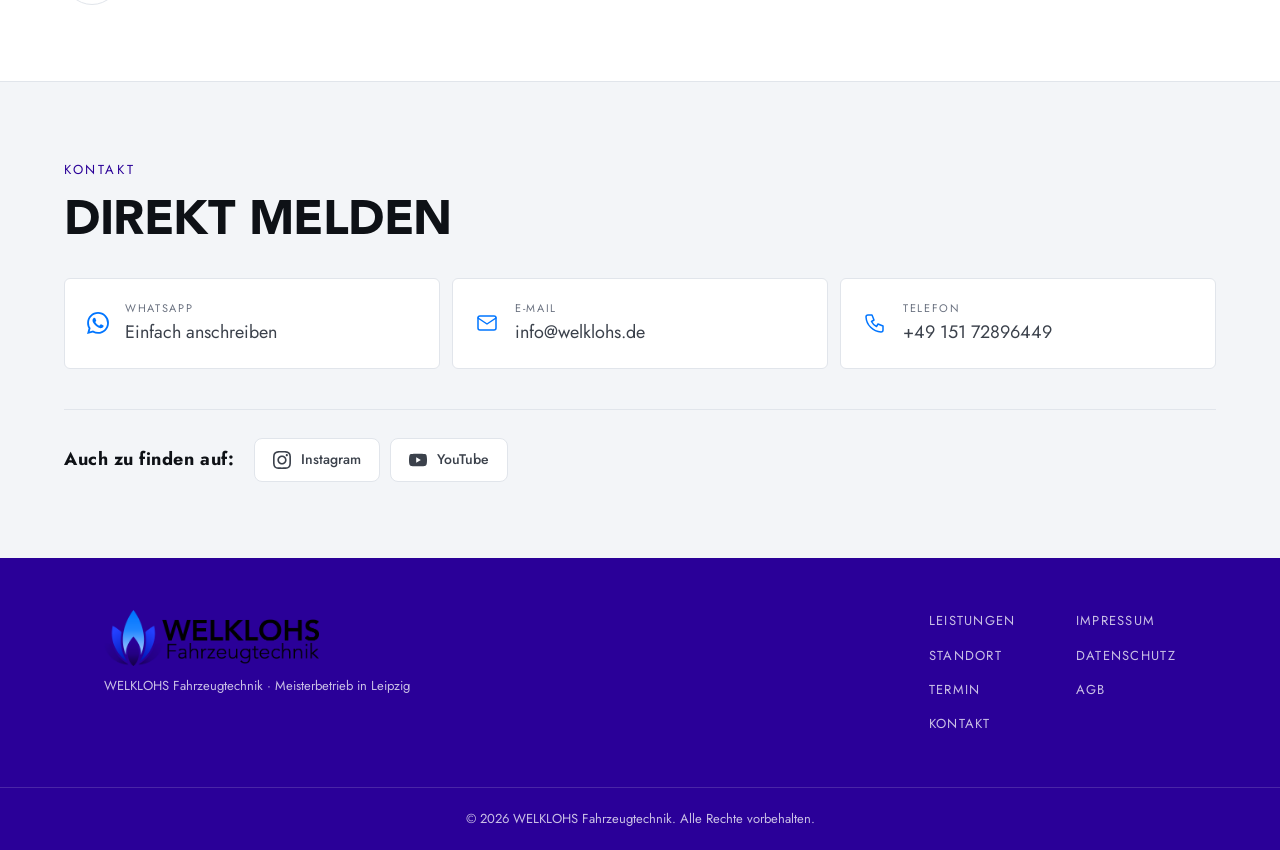
==== commit ea3be0f9: "Wortmarke als Vektor, Aufleuchten für alle Buttons, Datenschutz zur Terminbuchung Navigation - "WELK" ====
--- a/preview.html
+++ b/preview.html
@@ -15,8 +15,8 @@
   <meta property="og:url" content="https://mxgn0.github.io/Mark_Website/" />
   <meta name="twitter:card" content="summary_large_image" />
   <!-- ?v= bei jeder CSS/JS-Änderung hochzählen, sonst zeigen Browser noch die alte Datei -->
-  <link rel="stylesheet" href="css/style.css?v=20261009a" />
-  <link rel="stylesheet" href="css/preview.css?v=20261009a" />
+  <link rel="stylesheet" href="css/style.css?v=20261009b" />
+  <link rel="stylesheet" href="css/preview.css?v=20261009b" />
   <script>
     // Cookie-Einwilligung sofort prüfen (vor dem Rendern)
     (function () {
@@ -78,7 +78,7 @@
        NAV
   ═══════════════════════════════════ -->
   <nav class="nav" id="mainNav">
-    <a href="index.html" class="nav__logo"><svg class="logo-mark" viewBox="0 0 100 100" fill="currentColor" aria-hidden="true"><path d="M48.46 12.64c-11.66 16.41-16.09 36.23-11.91 53.36 0.53 2.11 2.11 7.07 2.52 7.81 0.08 0.14 0.2-1.04 0.25-2.64 0.21-5.76 2.05-11 5.82-16.66 1.58-2.38 4.53-6.07 4.86-6.07 0.33-0 3.28 3.69 4.86 6.07 3.77 5.66 5.61 10.9 5.82 16.66 0.06 1.6 0.18 2.77 0.25 2.64 0.08-0.16 0.55-1.43 1.04-2.83 5.31-15.37 3.71-32.11-4.65-48.61-2.5-4.92-6.72-11.62-7.32-11.62-0.1-0-0.78 0.86-1.54 1.89z"/><path d="M20.31 33.44c-3.48 16.09 2.42 33.63 15.23 45.39 1.74 1.6 4.39 3.75 5.2 4.24 0.14 0.08-0.33-0.82-1.04-1.97-6.46-10.7-8.91-23.91-6.99-37.83l0.27-1.95-0.92-0.84c-2.6-2.4-5.31-4.41-8.91-6.58-2.91-1.74-2.58-1.7-2.85-0.45z"/><path d="M76.76 33.93c-2.87 1.74-5.47 3.63-7.93 5.74l-1.76 1.52 0.23 2.01c1.8 14.79-0.45 26.99-6.89 37.7-0.76 1.27-1.37 2.3-1.35 2.3 0.23-0 3.36-2.52 5.14-4.12 10.43-9.43 16.46-22.64 16.46-36.11 0-3.89-0.84-10.57-1.33-10.53-0.08-0-1.23 0.66-2.58 1.48z"/><path d="M48.89 54.92c-8.65 10.72-8.81 24.51-0.39 33.32 1.45 1.5 1.56 1.5 3.01-0 8.42-8.81 8.26-22.6-0.39-33.32-1.19-1.46-1.04-1.46-2.23-0z"/><path d="M8.48 58.14c2.93 16.31 14.79 27.23 31.7 29.16 2.71 0.31 2.71 0.31 0.04-1.54-10.51-7.3-15.78-13.73-20.1-24.49l-1.11-2.77-1.45-0.33c-1.66-0.39-5.2-0.74-7.58-0.74l-1.62-0 0.12 0.72z"/><path d="M85.86 57.64c-1.76 0.16-4.36 0.66-4.71 0.92-0.12 0.08-0.62 1.23-1.15 2.58-4.16 10.59-10.14 17.87-20.35 24.73-2.66 1.8-2.62 1.84 1.07 1.35 14.43-1.91 25-10.31 29.32-23.28 0.76-2.27 1.54-5.41 1.56-6.17 0-0.37-2.29-0.43-5.74-0.12z"/></svg><span class="nav__logo-name">WELKLOHS</span><span class="nav__logo-sub">Fahrzeugtechnik</span></a>
+    <a href="index.html" class="nav__logo"><svg class="logo-mark" viewBox="0 0 100 100" fill="currentColor" aria-hidden="true"><path d="M48.46 12.64c-11.66 16.41-16.09 36.23-11.91 53.36 0.53 2.11 2.11 7.07 2.52 7.81 0.08 0.14 0.2-1.04 0.25-2.64 0.21-5.76 2.05-11 5.82-16.66 1.58-2.38 4.53-6.07 4.86-6.07 0.33-0 3.28 3.69 4.86 6.07 3.77 5.66 5.61 10.9 5.82 16.66 0.06 1.6 0.18 2.77 0.25 2.64 0.08-0.16 0.55-1.43 1.04-2.83 5.31-15.37 3.71-32.11-4.65-48.61-2.5-4.92-6.72-11.62-7.32-11.62-0.1-0-0.78 0.86-1.54 1.89z"/><path d="M20.31 33.44c-3.48 16.09 2.42 33.63 15.23 45.39 1.74 1.6 4.39 3.75 5.2 4.24 0.14 0.08-0.33-0.82-1.04-1.97-6.46-10.7-8.91-23.91-6.99-37.83l0.27-1.95-0.92-0.84c-2.6-2.4-5.31-4.41-8.91-6.58-2.91-1.74-2.58-1.7-2.85-0.45z"/><path d="M76.76 33.93c-2.87 1.74-5.47 3.63-7.93 5.74l-1.76 1.52 0.23 2.01c1.8 14.79-0.45 26.99-6.89 37.7-0.76 1.27-1.37 2.3-1.35 2.3 0.23-0 3.36-2.52 5.14-4.12 10.43-9.43 16.46-22.64 16.46-36.11 0-3.89-0.84-10.57-1.33-10.53-0.08-0-1.23 0.66-2.58 1.48z"/><path d="M48.89 54.92c-8.65 10.72-8.81 24.51-0.39 33.32 1.45 1.5 1.56 1.5 3.01-0 8.42-8.81 8.26-22.6-0.39-33.32-1.19-1.46-1.04-1.46-2.23-0z"/><path d="M8.48 58.14c2.93 16.31 14.79 27.23 31.7 29.16 2.71 0.31 2.71 0.31 0.04-1.54-10.51-7.3-15.78-13.73-20.1-24.49l-1.11-2.77-1.45-0.33c-1.66-0.39-5.2-0.74-7.58-0.74l-1.62-0 0.12 0.72z"/><path d="M85.86 57.64c-1.76 0.16-4.36 0.66-4.71 0.92-0.12 0.08-0.62 1.23-1.15 2.58-4.16 10.59-10.14 17.87-20.35 24.73-2.66 1.8-2.62 1.84 1.07 1.35 14.43-1.91 25-10.31 29.32-23.28 0.76-2.27 1.54-5.41 1.56-6.17 0-0.37-2.29-0.43-5.74-0.12z"/></svg><svg class="logo-word" viewBox="0 -948 13482 1188" fill="currentColor" role="img" aria-label="WELKLOHS Fahrzeugtechnik"><path d="M209 0H325L489 -539H491L655 0H775L981 -708H853L714 -198H712L556 -708H432L273 -198H271L138 -708H0ZM1095 0H1582V-114H1221V-306H1546V-420H1221V-594H1564V-708H1095ZM1867 -708H1741V0H2168V-114H1867ZM2295 0H2421V-348H2428L2735 0H2912L2559 -381L2890 -708H2720L2427 -408H2421V-708H2295ZM3141 -708H3015V0H3442V-114H3141ZM4282 -355C4282 -576 4134 -726 3910 -726C3663 -726 3531 -555 3531 -351C3531 -132 3685 18 3903 18C4121 18 4282 -133 4282 -355ZM3663 -359C3663 -499 3761 -612 3905 -612C4050 -612 4150 -504 4150 -359C4150 -215 4059 -96 3906 -96C3754 -96 3663 -214 3663 -359ZM4437 0H4563V-312H4894V0H5020V-708H4894V-426H4563V-708H4437ZM5449 -726C5295 -726 5188 -640 5188 -512C5188 -384 5270 -341 5397 -302C5488 -274 5524 -246 5524 -193C5524 -136 5468 -96 5400 -96C5343 -96 5291 -123 5260 -170L5165 -78C5220 -12 5302 18 5402 18C5541 18 5656 -62 5656 -208C5656 -354 5543 -390 5430 -425C5360 -447 5320 -473 5320 -521C5320 -576 5365 -612 5436 -612C5485 -612 5532 -595 5560 -556L5652 -653C5602 -700 5530 -726 5449 -726Z"/><path d="M6120 0H6186V-336H6519V-396H6186V-648H6544V-708H6120ZM6812 12C6888 12 6938 -15 6973 -75H6975C6975 -44 6977 -21 6981 0H7037C7031 -41 7028 -98 7028 -174V-311C7028 -413 6966 -474 6844 -474C6783 -474 6712 -451 6668 -409L6703 -368C6744 -403 6791 -420 6844 -420C6924 -420 6974 -383 6974 -307V-280H6900C6742 -280 6648 -230 6648 -125C6648 -41 6713 12 6812 12ZM6902 -232H6974V-200C6974 -103 6921 -42 6814 -42C6754 -42 6708 -77 6708 -128C6708 -203 6800 -232 6902 -232ZM7198 -756V0H7258V-233C7258 -346 7319 -420 7418 -420C7496 -420 7534 -371 7534 -273V0H7594V-279C7594 -408 7535 -474 7418 -474C7350 -474 7287 -438 7260 -381H7258V-756ZM7970 -474C7908 -474 7858 -443 7823 -381C7821 -392 7820 -427 7819 -462H7759C7759 -454 7764 -347 7764 -337V0H7824V-252C7824 -348 7877 -414 7974 -414C7982 -414 7990 -413 7998 -410L8005 -469C7991 -473 7981 -474 7970 -474ZM8414 -462H8068V-408H8331L8054 -36V0H8426V-54H8138L8414 -426ZM8748 -474C8610 -474 8517 -366 8517 -232C8517 -87 8611 12 8751 12C8833 12 8904 -17 8951 -87L8907 -124C8877 -75 8814 -42 8752 -42C8644 -42 8582 -119 8577 -216H8965V-252C8965 -389 8870 -474 8748 -474ZM8905 -270H8577C8587 -350 8653 -420 8744 -420C8832 -420 8904 -356 8905 -270ZM9104 -462V-189C9104 -51 9163 12 9280 12C9348 12 9411 -24 9438 -81H9441C9444 -67 9444 -26 9445 0H9505C9505 -8 9500 -115 9500 -125V-462H9440V-233C9440 -113 9377 -42 9280 -42C9202 -42 9164 -90 9164 -192V-462ZM9655 -237C9655 -105 9768 0 9902 0C9982 0 10042 -35 10077 -90H10079V-21C10079 116 10013 186 9893 186C9821 186 9753 158 9711 99L9664 143C9714 208 9807 240 9892 240C10047 240 10139 147 10139 -32V-462H10079V-384H10077C10042 -439 9982 -474 9902 -474C9771 -474 9655 -369 9655 -237ZM9897 -420C9999 -420 10081 -338 10081 -237C10081 -137 9999 -54 9898 -54C9794 -54 9715 -139 9715 -237C9715 -337 9797 -420 9897 -420ZM10230 -408H10330V-106C10330 -35 10370 12 10448 12C10467 12 10500 6 10527 -4L10522 -58C10500 -48 10477 -42 10454 -42C10413 -42 10390 -67 10390 -106V-408H10522V-462H10390V-595H10330V-462H10230ZM10844 -474C10706 -474 10613 -366 10613 -232C10613 -87 10707 12 10847 12C10929 12 11000 -17 11047 -87L11003 -124C10973 -75 10910 -42 10848 -42C10740 -42 10678 -119 10673 -216H11061V-252C11061 -389 10966 -474 10844 -474ZM11001 -270H10673C10683 -350 10749 -420 10840 -420C10928 -420 11000 -356 11001 -270ZM11422 -474C11282 -474 11179 -372 11179 -231C11179 -91 11280 12 11422 12C11488 12 11547 -14 11592 -68L11546 -106C11515 -67 11473 -42 11421 -42C11314 -42 11239 -123 11239 -231C11239 -339 11315 -420 11421 -420C11471 -420 11510 -396 11546 -358L11594 -394C11549 -445 11489 -474 11422 -474ZM11696 -756V0H11756V-233C11756 -346 11817 -420 11916 -420C11994 -420 12032 -371 12032 -273V0H12092V-279C12092 -408 12033 -474 11916 -474C11848 -474 11785 -438 11758 -381H11756V-756ZM12257 -462C12257 -454 12262 -347 12262 -337V0H12322V-229C12322 -349 12385 -420 12482 -420C12560 -420 12598 -372 12598 -270V0H12658V-273C12658 -411 12599 -474 12482 -474C12414 -474 12351 -438 12324 -381H12321C12318 -395 12318 -436 12317 -462ZM12868 -690C12843 -690 12823 -670 12823 -645C12823 -620 12843 -600 12868 -600C12894 -600 12913 -620 12913 -645C12913 -670 12894 -690 12868 -690ZM12838 -462V0H12898V-462ZM13138 0V-244L13391 0H13482L13216 -250L13455 -462H13367L13138 -252V-756H13078V0Z"/></svg></a>
     <ul class="nav__links">
       <li><a href="#leistungen">Leistungen</a></li>
       <li><a href="#standort">Standort</a></li>
@@ -405,7 +405,7 @@
     })();
   </script>
 
-  <script src="js/main.js?v=20261009a"></script>
-  <script src="js/calendar.js?v=20261009a"></script>
+  <script src="js/main.js?v=20261009b"></script>
+  <script src="js/calendar.js?v=20261009b"></script>
 </body>
 </html>
--- a/css/style.css
+++ b/css/style.css
@@ -254,20 +254,22 @@
 .nav__line { display: none; }
 
 /* Abstände in em, damit Signet und Wortmarke bei jeder Größe als ein Block
-   zusammenhalten (vorher feste 10px + weite Sperrung → wirkte zerfasert) */
+   zusammenhalten. font-size ist hier nur noch die Maßeinheit fürs Logo. */
 .nav__logo {
   display: inline-flex; align-items: center; gap: 0.28em;
-  font-family: var(--font-display);
-  font-weight: 700;
   font-size: 1.5rem;
-  letter-spacing: 0.035em;
   line-height: 1;
   margin-right: auto;
 }
 /* Blüte hat im viewBox etwas Luft links/rechts — leicht an die Schrift ziehen */
 .nav__logo .logo-mark { height: 1.4em; margin-right: -0.06em; }
-/* Wortmarke wie im Logo: WELKLOHS fett, Fahrzeugtechnik leicht — nebeneinander */
-.nav__logo-sub { font-weight: 300; letter-spacing: 0.01em; }
+/* Wortmarke wie im Logo: WELKLOHS (Avenir Heavy) und Fahrzeugtechnik
+   (Avenir Light) nebeneinander — als Vektorpfad, nicht als Schrift.
+   Avenir liegt nur lückenhaft gehintet vor; als Text sprangen die Buchstaben
+   bei 100 % Zoom ungleichmäßig aufs Pixelraster. Pfade erzeugt aus den
+   Schriftdateien (Sperrung 0.035em / 0.01em, Abstand 0.28em, mit Kerning).
+   Höhe 1.188em = viewBox-Höhe / 1000; die Versalien liegen darin mittig. */
+.logo-word { height: 1.188em; width: auto; flex-shrink: 0; display: block; }
 
 /* Lotus-Signet — nimmt die Textfarbe an, funktioniert hell wie dunkel */
 .logo-mark { height: 1.15em; width: auto; flex-shrink: 0; display: block; }
@@ -666,8 +668,30 @@
 .social__link--yt:hover svg { fill: var(--mark); }
 .social__link--ig:hover svg { fill: url(#ig-grad); }
 
-/* Ab und zu leuchtet ein Button so auf wie beim Hover (Rand + Logo in der
-   Akzentfarbe) — höchstens 3× pro Minute, immer abwechselnd (main.js) */
+/* ─── AUFLEUCHTEN ───
+   Ab und zu leuchtet ein zufälliges klickbares Element in seiner Akzentfarbe
+   auf — höchstens 3× pro Minute, nur was gerade ganz im Bild ist (main.js).
+   Akzent: WhatsApp grün, Telefon/Mail/Social wie beim Hover, Kalendertage in
+   ihrer Wochentagsfarbe, alles andere im Logo-Blau.
+   Die Keyframes setzen nur die Mitte (30–70 %); Anfang und Ende nimmt der
+   Browser vom jeweiligen Element — passt so für hell, dunkel und Hero. */
+.nav__links a, .btn, .theme-toggle, .termin__to-kontakt, .cal__arrow,
+.intro__text a, .footer__nav a, .footer__legal a { --mark: var(--wk-blue); }
+.btn--wa { --mark: #25D366; }
+.cal__day--free, .cal__slot { --mark: var(--hov, var(--wk-blue)); }
+
+@keyframes glow-line { 30%, 70% { border-color: var(--mark); color: var(--mark); } }
+@keyframes glow-fill { 30%, 70% { border-color: var(--mark); box-shadow: 0 0 0 1px var(--mark), 0 0 22px -4px var(--mark); } }
+@keyframes glow-text { 30%, 70% { color: var(--mark); } }
+@keyframes glow-edge { 30%, 70% { border-color: var(--mark); } }
+
+.is-glowing { animation: glow-line 3s ease-in-out; }
+.btn.is-glowing:not(.btn--wa):not(.btn--outline) { animation-name: glow-fill; }
+:is(.nav__links a, .intro__text a, .footer__nav a, .footer__legal a).is-glowing { animation-name: glow-text; }
+.kontakt-card.is-glowing { animation-name: glow-edge; }
+.kontakt-card.is-glowing .kontakt-card__icon { animation: glow-text 3s ease-in-out; }
+
+/* Social-Buttons wie beim Hover: Rand in Akzentfarbe, Text hell, Logo farbig */
 @keyframes social-glow {
   0%, 100% { border-color: var(--border); color: var(--light); }
   30%, 70% { border-color: var(--mark);   color: var(--white); }
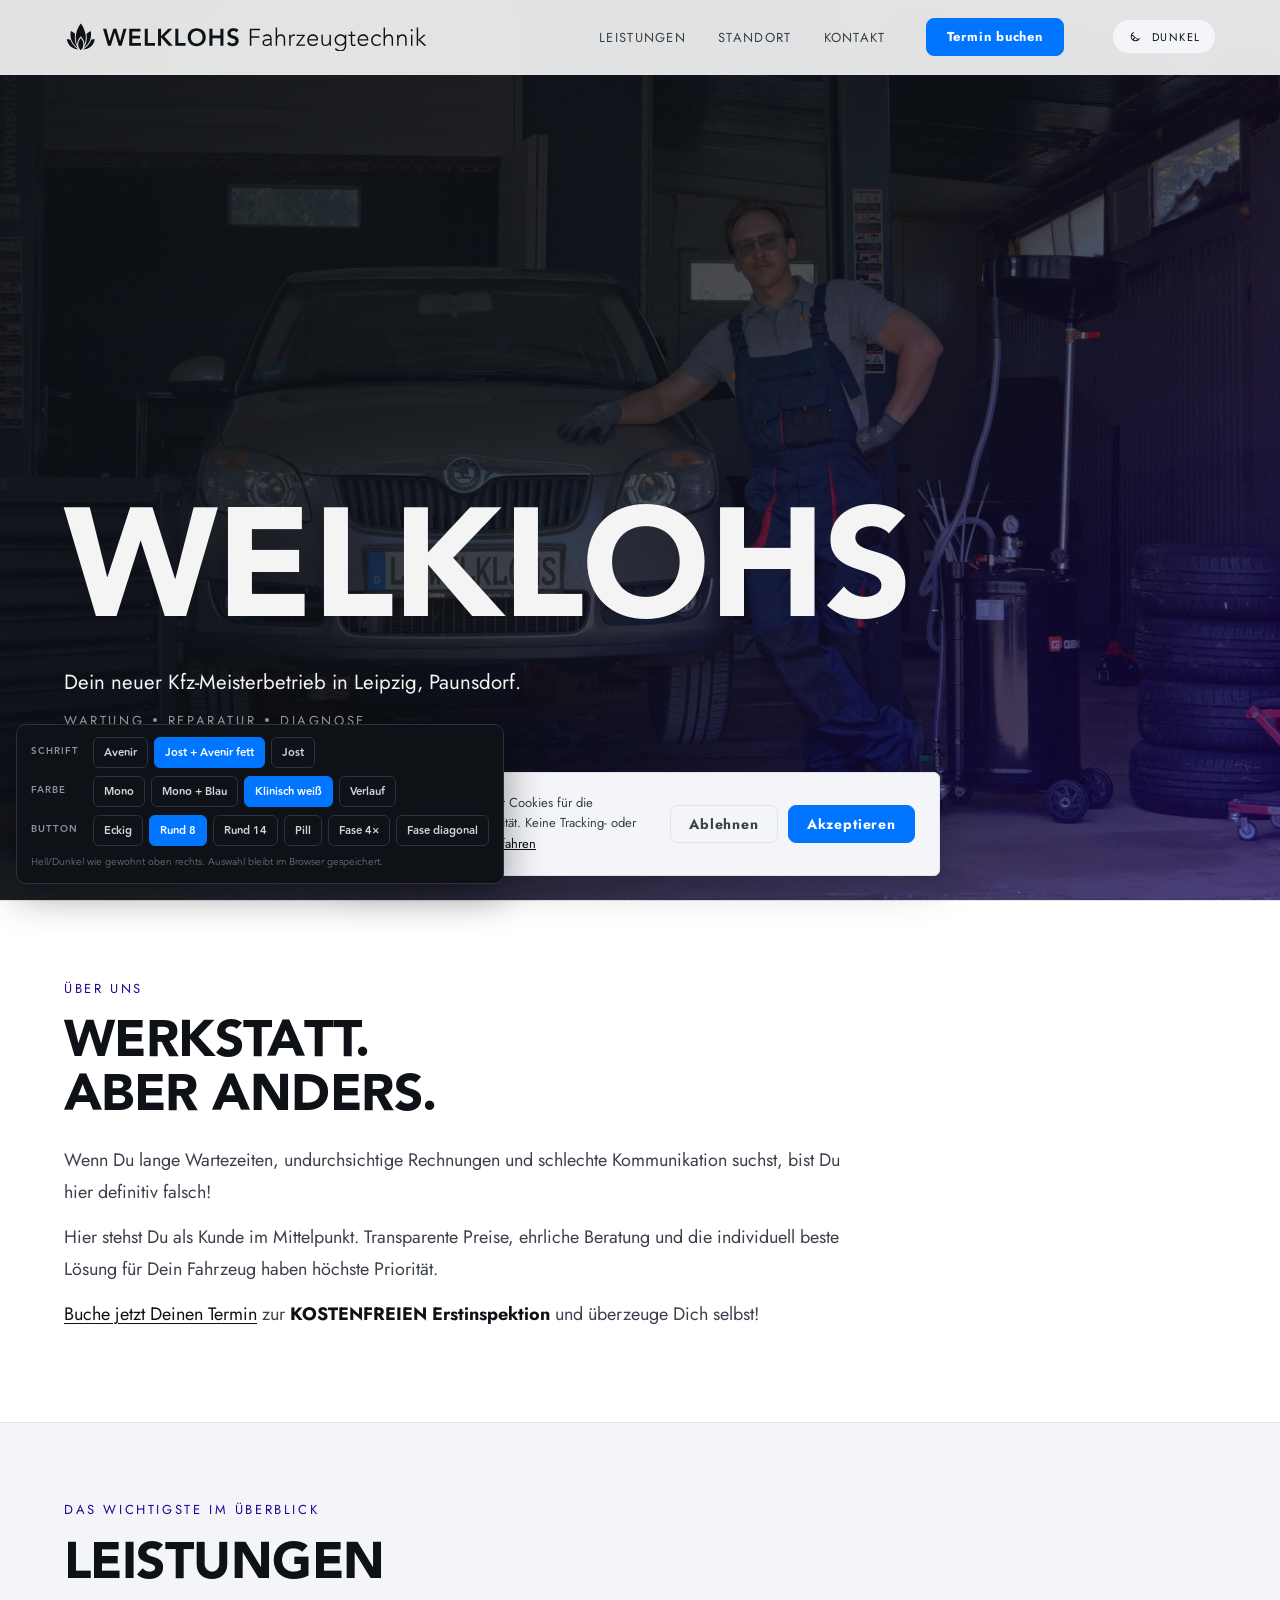
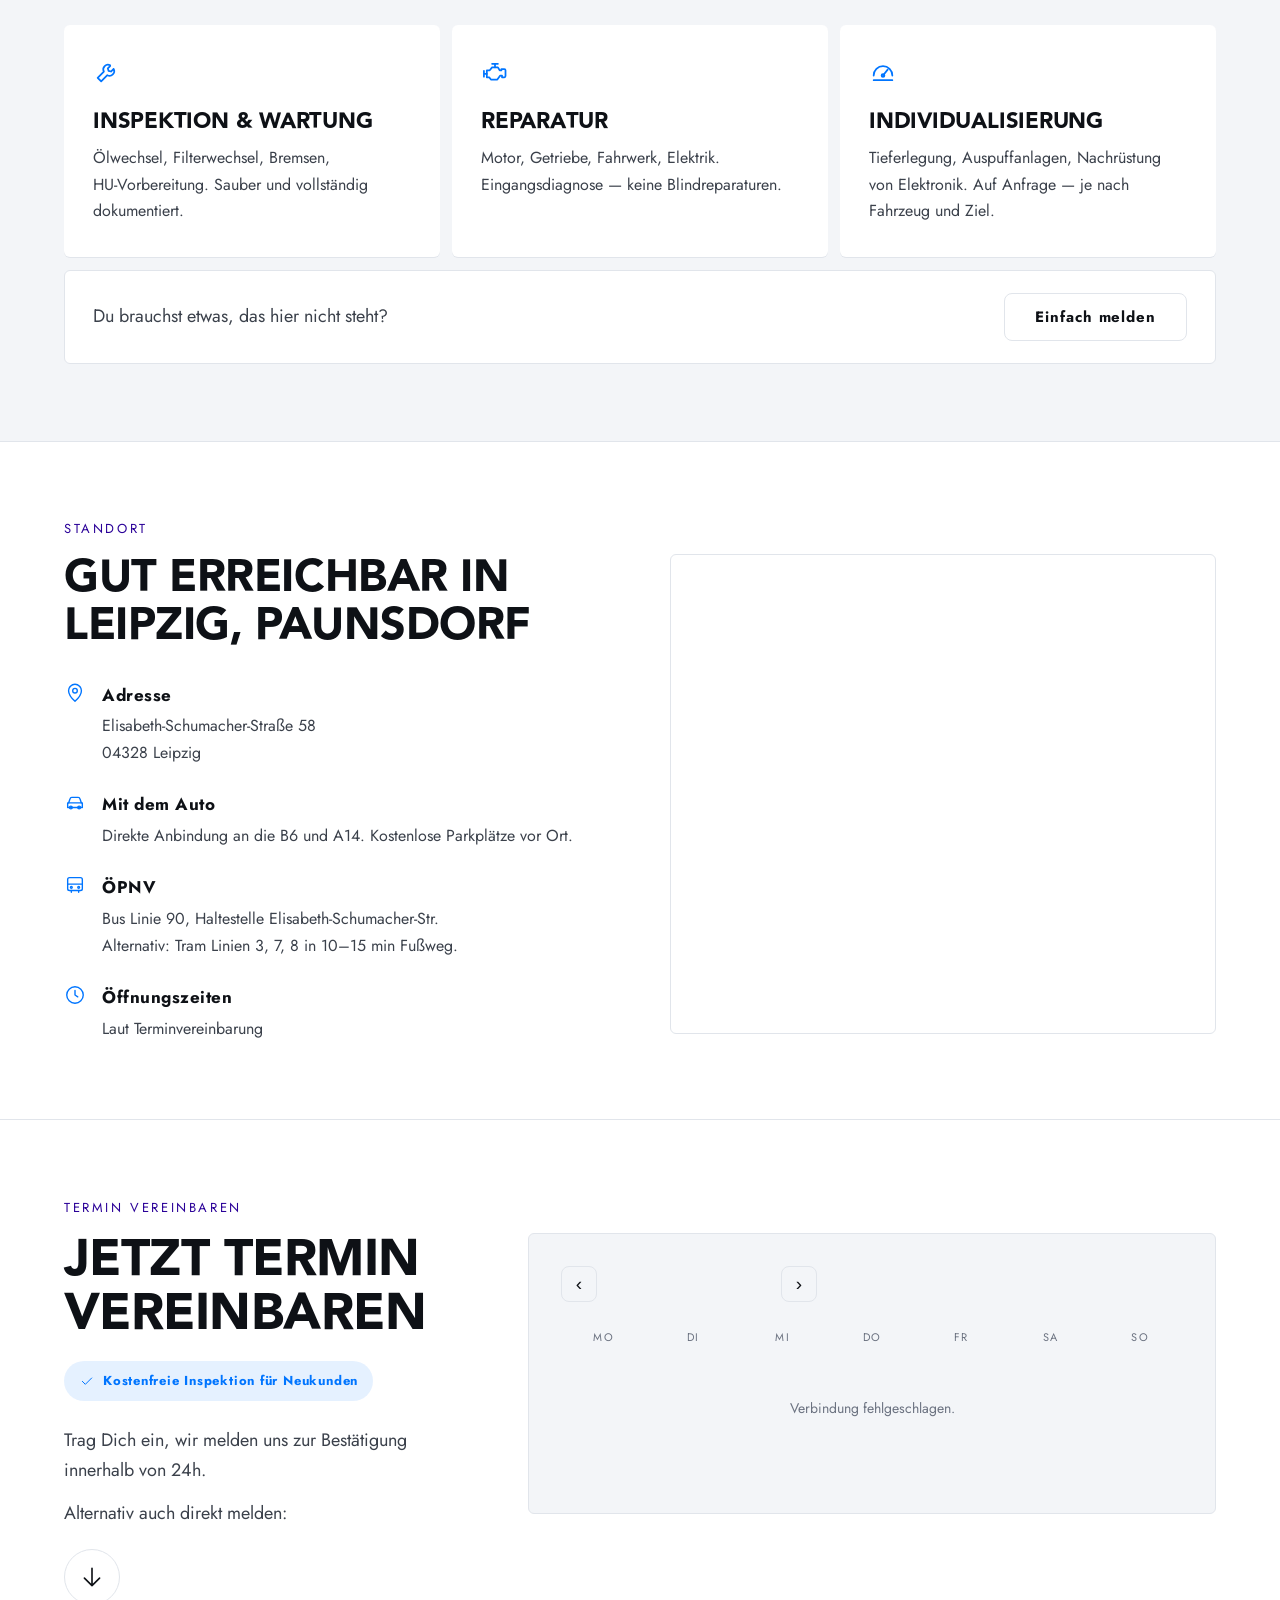
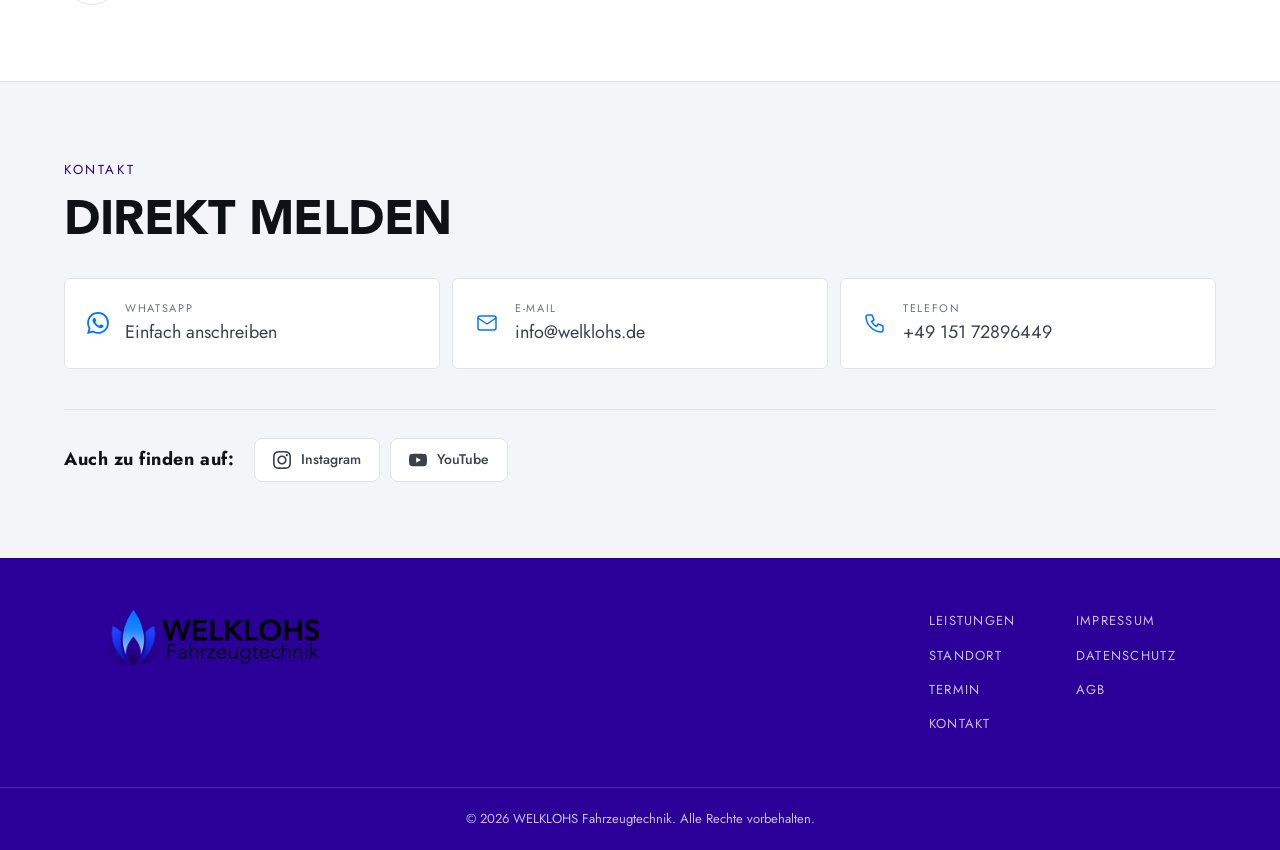
==== commit 7c981751: "Footer: Unterzeile unter dem Logo entfernt - "WELKLOHS Fahrzeugtechnik · Meisterbetrieb in Leipzig" " ====
--- a/preview.html
+++ b/preview.html
@@ -15,8 +15,8 @@
   <meta property="og:url" content="https://mxgn0.github.io/Mark_Website/" />
   <meta name="twitter:card" content="summary_large_image" />
   <!-- ?v= bei jeder CSS/JS-Änderung hochzählen, sonst zeigen Browser noch die alte Datei -->
-  <link rel="stylesheet" href="css/style.css?v=20261009b" />
-  <link rel="stylesheet" href="css/preview.css?v=20261009b" />
+  <link rel="stylesheet" href="css/style.css?v=20261009c" />
+  <link rel="stylesheet" href="css/preview.css?v=20261009c" />
   <script>
     // Cookie-Einwilligung sofort prüfen (vor dem Rendern)
     (function () {
@@ -343,7 +343,6 @@
         <span class="footer__logo">
           <img class="footer__logo-img" src="assets/logo/logo-footer.png" alt="WELKLOHS Fahrzeugtechnik" width="1036" height="270" loading="lazy" />
         </span>
-        <p>WELKLOHS Fahrzeugtechnik · Meisterbetrieb in Leipzig</p>
       </div>
       <div class="footer__nav">
         <a href="#leistungen">Leistungen</a>
@@ -405,7 +404,7 @@
     })();
   </script>
 
-  <script src="js/main.js?v=20261009b"></script>
-  <script src="js/calendar.js?v=20261009b"></script>
+  <script src="js/main.js?v=20261009c"></script>
+  <script src="js/calendar.js?v=20261009c"></script>
 </body>
 </html>
--- a/css/style.css
+++ b/css/style.css
@@ -730,13 +730,12 @@
 .footer__logo {
   display: inline-flex; align-items: center; gap: 10px;
   font-family: var(--font-display); font-weight: 700;
-  font-size: 1.375rem; letter-spacing: 0.1em; margin-bottom: 8px;
+  font-size: 1.375rem; letter-spacing: 0.1em;
 }
 /* Originallogo (aus og-image.png zugeschnitten). Im Dunkel-Modus komplett
    weiß (#f5f5f5): erst alles schwarz, dann invertieren — Transparenz bleibt. */
 .footer__logo-img { display: block; height: 56px; width: auto; }
 html[data-theme="dark"] .footer__logo-img { filter: brightness(0) invert(0.96); }
-.footer__brand p { font-size: 0.8125rem; color: var(--muted); }
 .footer__nav, .footer__legal { display: flex; flex-direction: column; gap: 12px; }
 .footer__nav a, .footer__legal a {
   font-size: 0.8125rem;
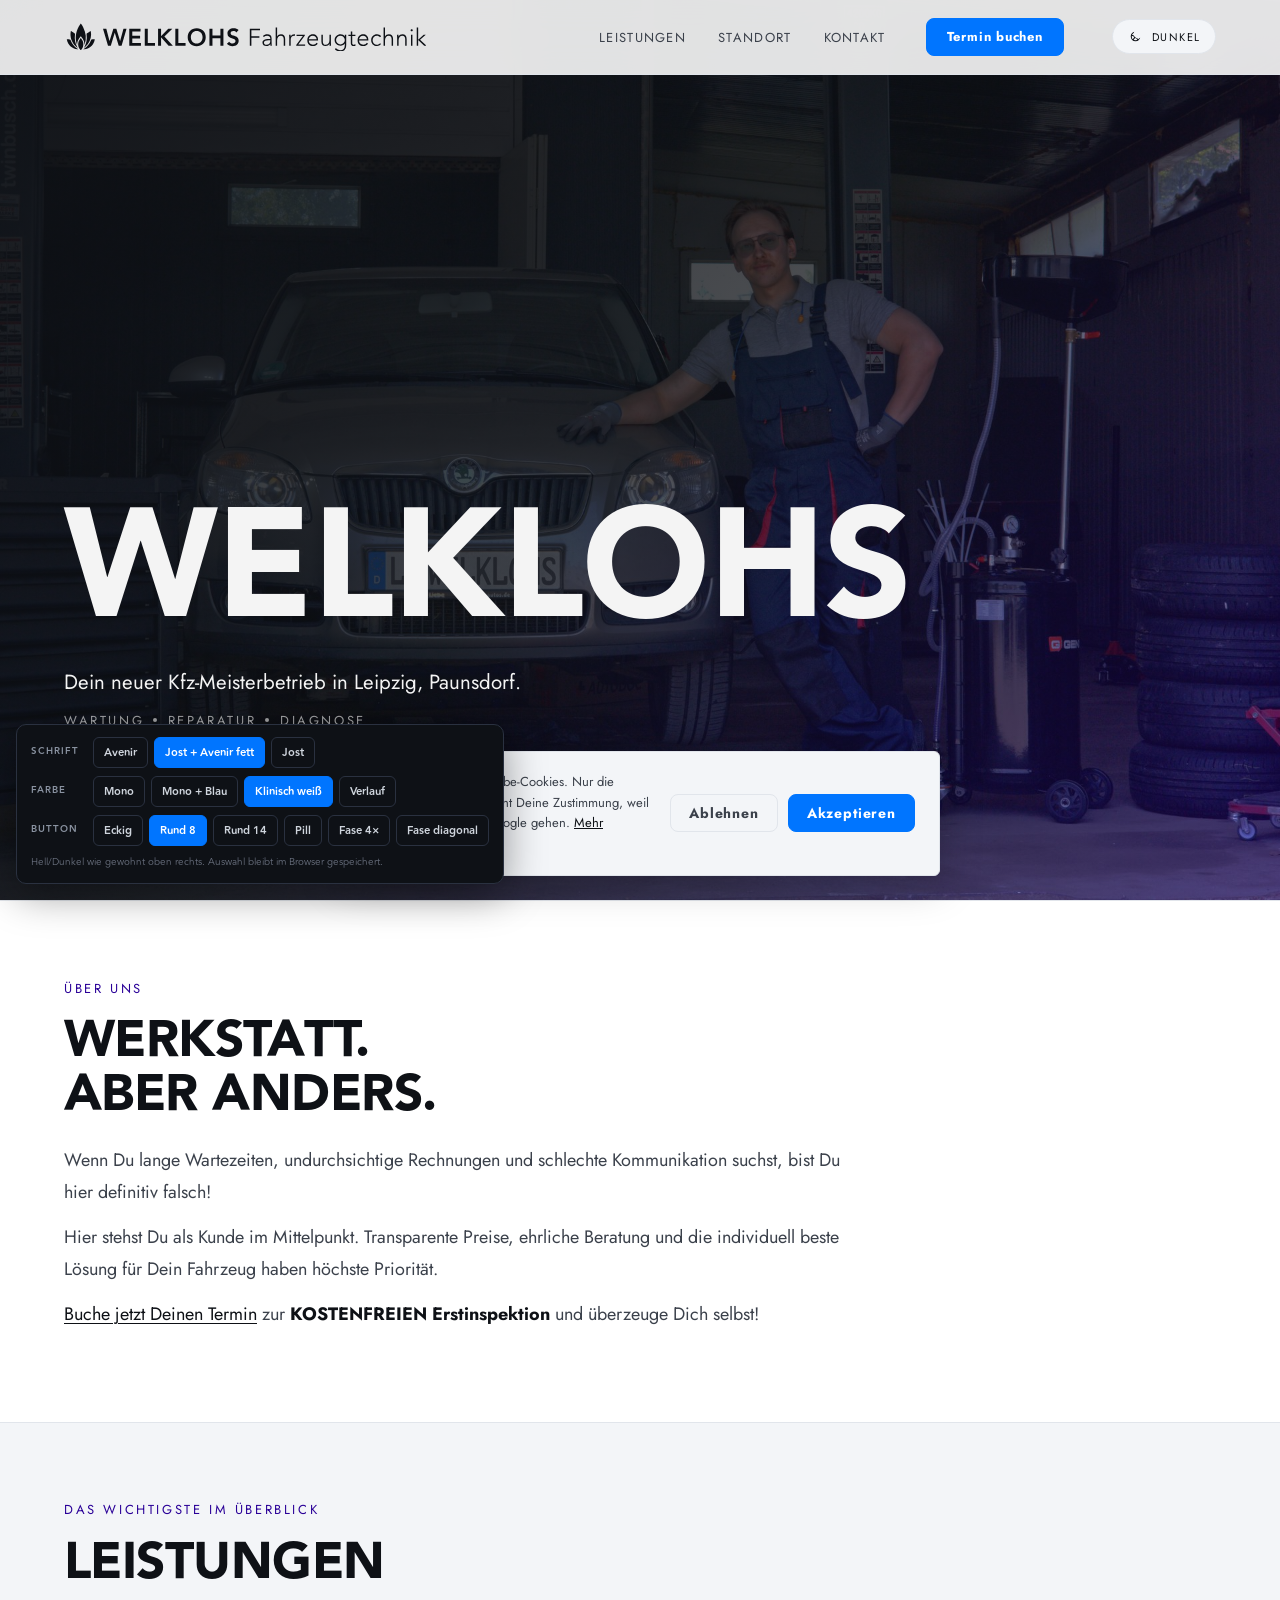
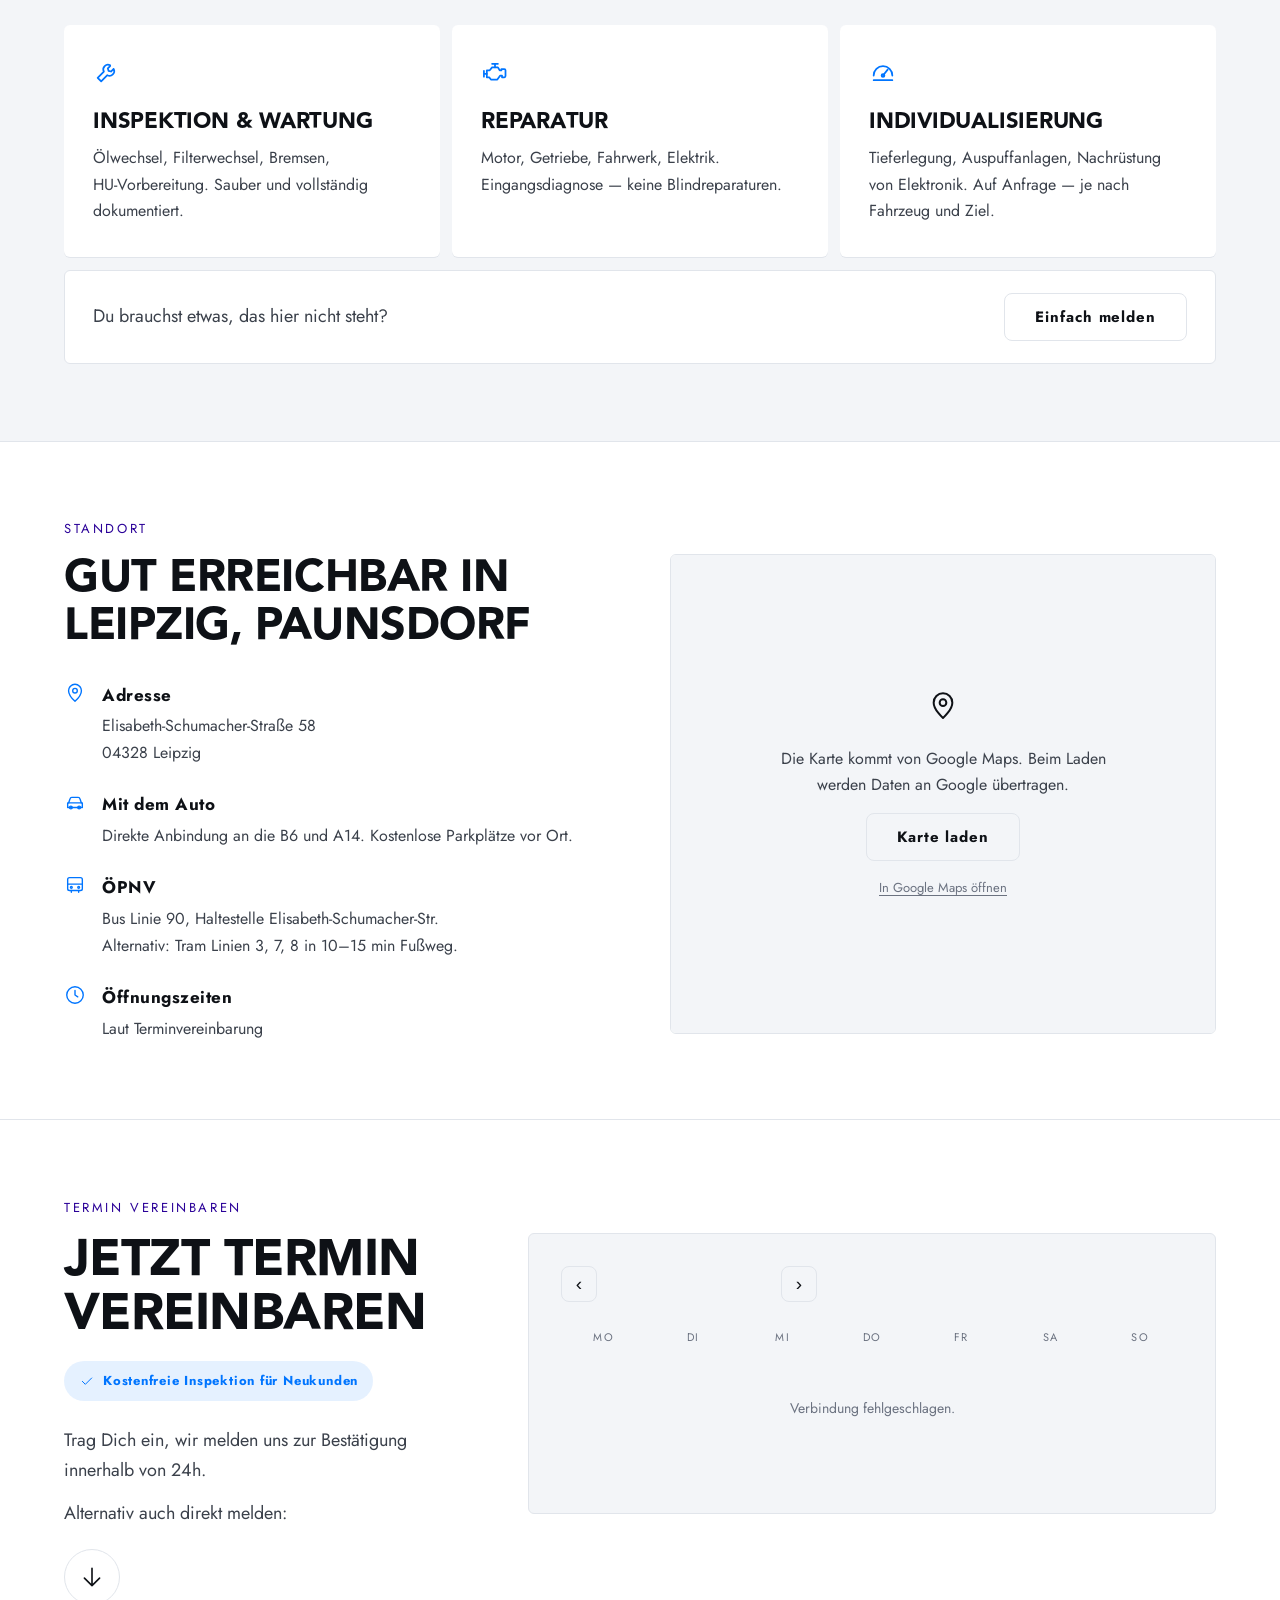
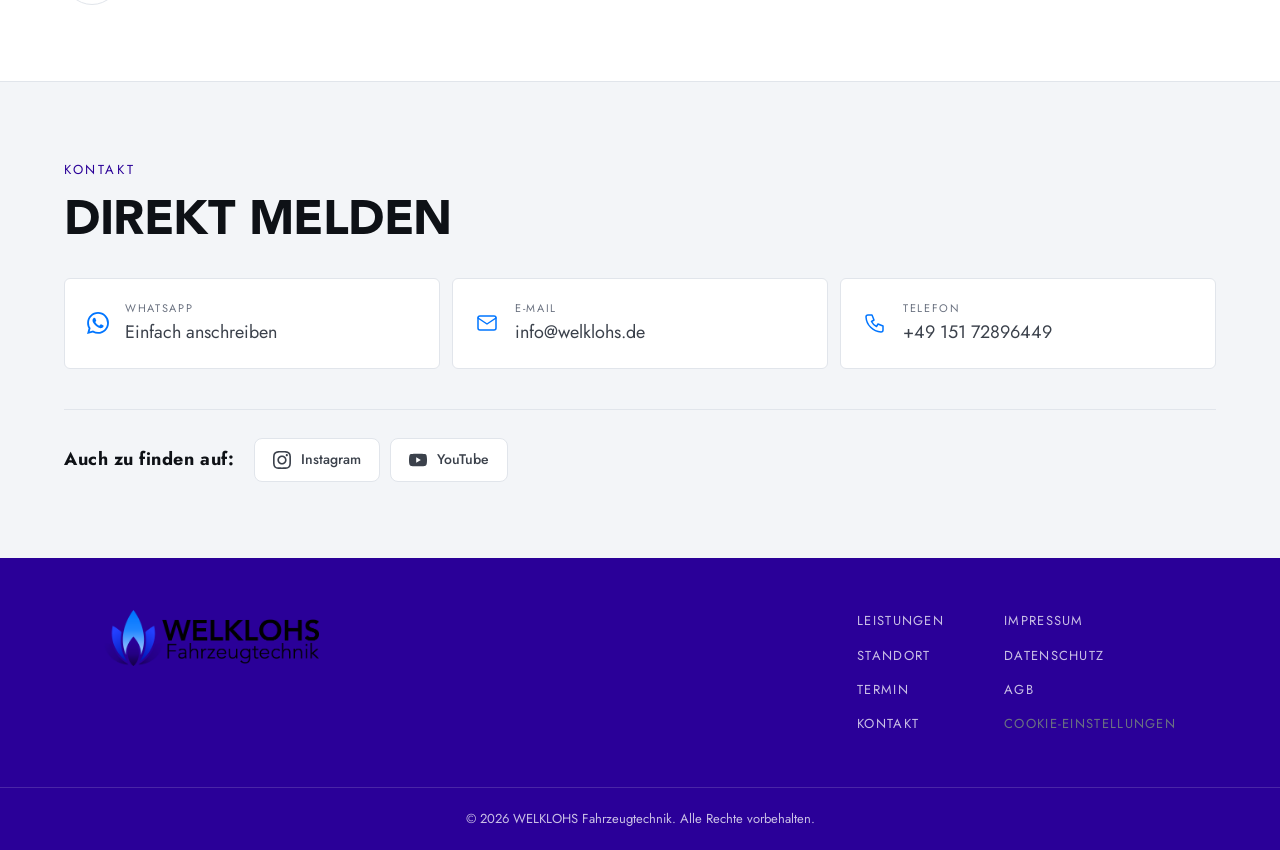
==== commit e6b1b887: "Terminplaner halbstündlich mit Auswahlrad, Cookie-Banner zurück, Rechtstexte geprüft - Terminzeiten " ====
--- a/preview.html
+++ b/preview.html
@@ -15,17 +15,36 @@
   <meta property="og:url" content="https://mxgn0.github.io/Mark_Website/" />
   <meta name="twitter:card" content="summary_large_image" />
   <!-- ?v= bei jeder CSS/JS-Änderung hochzählen, sonst zeigen Browser noch die alte Datei -->
-  <link rel="stylesheet" href="css/style.css?v=20261009c" />
-  <link rel="stylesheet" href="css/preview.css?v=20261009c" />
+  <link rel="stylesheet" href="css/style.css?v=20261012a" />
+  <link rel="stylesheet" href="css/preview.css?v=20261012a" />
   <script>
-    // Cookie-Einwilligung sofort prüfen (vor dem Rendern)
-    (function () {
-      try {
-        if (localStorage.getItem('mg-cookie-consent')) {
-          document.documentElement.classList.add('cookie-consented');
-        }
-      } catch (e) {}
-    })();
+    // Cookie-Einwilligung — betrifft nur die Google-Maps-Karte, alles andere ist
+    // technisch notwendig. Schlüssel hochzählen, wenn sich am Banner etwas
+    // Wesentliches ändert: dann fragt er alle Besucher neu.
+    var CONSENT_KEY = 'welklohs-consent-2';
+    function getConsent() { try { return localStorage.getItem(CONSENT_KEY); } catch (e) { return null; } }
+    function setConsent(v) {
+      try { localStorage.setItem(CONSENT_KEY, v); } catch (e) {}
+      document.documentElement.classList.add('cookie-consented');
+      showMap(v === 'accepted');
+    }
+    // „Cookie-Einstellungen“ im Footer (oder Link …#cookie-einstellungen): Banner wieder zeigen
+    function openConsent() { document.documentElement.classList.remove('cookie-consented'); }
+    // Karte erst nach Zustimmung laden, bei Widerruf wieder entfernen
+    function showMap(on) {
+      var box = document.getElementById('mapBox');
+      if (!box) return;
+      var f = box.querySelector('iframe');
+      f.src = on ? f.getAttribute('data-src') : 'about:blank';
+      box.classList.toggle('is-loaded', on);
+    }
+    // vor dem Rendern prüfen, damit der Banner nicht kurz aufblitzt
+    if (getConsent() && location.hash !== '#cookie-einstellungen') {
+      document.documentElement.classList.add('cookie-consented');
+    }
+    document.addEventListener('DOMContentLoaded', function () {
+      if (getConsent() === 'accepted') showMap(true);
+    });
     // iOS: kein automatisches Scrollen beim Laden
     if ('scrollRestoration' in history) {
       history.scrollRestoration = 'manual';
@@ -37,6 +56,14 @@
         if (t === 'dark' || t === 'light') document.documentElement.setAttribute('data-theme', t);
       } catch (e) {}
     })();
+    // Theme-Umschalter (Event-Delegation — läuft unabhängig von Ladereihenfolge)
+    document.addEventListener('click', function (e) {
+      if (!e.target.closest || !e.target.closest('#themeToggle')) return;
+      var root = document.documentElement;
+      var next = root.getAttribute('data-theme') === 'dark' ? 'light' : 'dark';
+      root.setAttribute('data-theme', next);
+      try { localStorage.setItem('welklohs-theme', next); } catch (err) {}
+    });
     // PREVIEW: Farbwelt + Button-Form vor dem Rendern setzen
     (function () {
       try {
@@ -45,14 +72,6 @@
         document.documentElement.setAttribute('data-font',  localStorage.getItem('pv-font')  || 'mix');
       } catch (e) {}
     })();
-    // Theme-Umschalter (Event-Delegation — läuft unabhängig von Ladereihenfolge)
-    document.addEventListener('click', function (e) {
-      if (!e.target.closest || !e.target.closest('#themeToggle')) return;
-      var root = document.documentElement;
-      var next = root.getAttribute('data-theme') === 'dark' ? 'light' : 'dark';
-      root.setAttribute('data-theme', next);
-      try { localStorage.setItem('welklohs-theme', next); } catch (err) {}
-    });
   </script>
 </head>
 <body>
@@ -60,16 +79,16 @@
   <!-- ═══════════════════════════════════
        COOKIE BANNER
   ═══════════════════════════════════ -->
-  <div class="cookie-banner" id="cookieBanner">
+  <div class="cookie-banner" id="cookieBanner" role="dialog" aria-label="Cookie-Einstellungen">
     <div class="cookie-banner__inner">
       <p>
-        Diese Website verwendet Cookies für die grundlegende Funktionalität.
-        Keine Tracking- oder Werbe-Cookies.
-        <a href="pages/datenschutz.html">Mehr erfahren</a>
+        Keine Tracking- oder Werbe-Cookies. Nur die Google-Maps-Karte braucht Deine
+        Zustimmung, weil beim Laden Daten an Google gehen.
+        <a href="pages/datenschutz.html#cookies">Mehr erfahren</a>
       </p>
       <div class="cookie-banner__actions">
-        <button class="btn-cookie btn-cookie--reject" onclick="try{localStorage.setItem('mg-cookie-consent','rejected')}catch(e){}document.documentElement.classList.add('cookie-consented')">Ablehnen</button>
-        <button class="btn-cookie btn-cookie--accept" onclick="try{localStorage.setItem('mg-cookie-consent','accepted')}catch(e){}document.documentElement.classList.add('cookie-consented')">Akzeptieren</button>
+        <button class="btn-cookie btn-cookie--reject" onclick="setConsent('rejected')">Ablehnen</button>
+        <button class="btn-cookie btn-cookie--accept" onclick="setConsent('accepted')">Akzeptieren</button>
       </div>
     </div>
   </div>
@@ -243,14 +262,20 @@
           </div>
         </div>
 
-        <!-- Google Maps Embed -->
-        <div class="standort__map">
+        <!-- Google Maps: lädt erst nach Zustimmung (Cookie-Banner oder „Karte laden“) -->
+        <div class="standort__map" id="mapBox">
           <iframe
-            src="https://www.google.com/maps?q=Elisabeth-Schumacher-Stra%C3%9Fe+58,+04328+Leipzig&amp;z=16&amp;output=embed"
+            data-src="https://www.google.com/maps?q=Elisabeth-Schumacher-Stra%C3%9Fe+58,+04328+Leipzig&amp;z=16&amp;output=embed"
             width="100%" height="100%" style="border:0;" allowfullscreen="" loading="lazy"
             referrerpolicy="no-referrer-when-downgrade"
             title="WELKLOHS Standort">
           </iframe>
+          <div class="map-consent">
+            <span class="map-consent__icon"><svg class="ico" viewBox="0 0 24 24" aria-hidden="true"><path d="M12 21s-7-6.2-7-11.5a7 7 0 0 1 14 0C19 14.8 12 21 12 21z"/><circle cx="12" cy="9.5" r="2.5"/></svg></span>
+            <p>Die Karte kommt von Google Maps. Beim Laden werden Daten an Google übertragen.</p>
+            <button type="button" class="btn btn--outline" onclick="setConsent('accepted')">Karte laden</button>
+            <a href="https://www.google.com/maps/search/?api=1&amp;query=Elisabeth-Schumacher-Stra%C3%9Fe+58%2C+04328+Leipzig" target="_blank" rel="noopener">In Google Maps öffnen</a>
+          </div>
         </div>
       </div>
     </div>
@@ -354,6 +379,7 @@
         <a href="pages/impressum.html">Impressum</a>
         <a href="pages/datenschutz.html">Datenschutz</a>
         <a href="pages/Agb.html">AGB</a>
+        <button type="button" class="footer__cookie" id="cookie-einstellungen" onclick="openConsent()">Cookie-Einstellungen</button>
       </div>
     </div>
     <div class="footer__bottom">
@@ -404,7 +430,8 @@
     })();
   </script>
 
-  <script src="js/main.js?v=20261009c"></script>
-  <script src="js/calendar.js?v=20261009c"></script>
+  <script src="js/main.js?v=20261012a"></script>
+  <script src="js/zeiten.js?v=20261012a"></script>
+  <script src="js/calendar.js?v=20261012a"></script>
 </body>
 </html>
--- a/css/style.css
+++ b/css/style.css
@@ -96,6 +96,7 @@
   --accent: #0a0a0a;   /* monochrom = Text   */
   --wa:     #0a0a0a;
   --navbg:  rgba(255,255,255,0.85);
+  color-scheme: light;   /* native Auswahllisten passend zum Theme */
 }
 
 /* DARK */
@@ -111,6 +112,7 @@
   --accent: #f4f4f4;
   --wa:     #f4f4f4;
   --navbg:  rgba(10,10,10,0.9);
+  color-scheme: dark;
 }
 
 *, *::before, *::after { box-sizing: border-box; margin: 0; padding: 0; }
@@ -537,19 +539,14 @@
 }
 .cal__loading, .cal__error { text-align: center; color: var(--muted); font-size: 0.875rem; padding: 40px 0; grid-column: 1 / -1; }
 
-.cal__slots-label { font-size: 0.75rem; font-weight: 400; text-transform: uppercase; letter-spacing: 0.12em; color: var(--muted); margin-bottom: 12px; }
-.cal__slots-grid { display: flex; flex-wrap: wrap; gap: 8px; margin-bottom: 24px; }
-.cal__slot {
-  padding: 8px 16px; font-size: 0.8125rem; font-weight: 700; font-family: var(--font-text);
-  background: var(--black); border: 1px solid var(--border); border-radius: var(--btn-radius); color: var(--white);
-  cursor: pointer; transition: all .15s;
-}
-.cal__slot:hover { border-color: var(--hov, var(--wk-blue)); color: var(--hov, var(--wk-blue)); }
-.cal__slot--sel, .cal__slot--sel:hover {
+/* Uhrzeit: natives Auswahlfeld (iPhone: Drehrad), Farbe des gewählten Tages */
+.cal__time { margin-bottom: 24px; }
+.cal__time select { font-weight: 700; }
+.cal__time select:hover { border-color: var(--hov, var(--wk-blue)); }
+.cal__time select.is-set, .cal__time select.is-set:focus {
   border-color: var(--hov, var(--wk-blue));
-  box-shadow: inset 0 0 0 2px var(--hov, var(--wk-blue));
+  box-shadow: inset 0 0 0 1px var(--hov, var(--wk-blue));
   color: var(--hov, var(--wk-blue));
-  background: var(--black);
 }
 
 .cal__form-label { font-size: 0.875rem; font-family: var(--font-text); font-weight: 700; margin-bottom: 20px; color: var(--white); }
@@ -588,7 +585,16 @@
 }
 .form-group input:focus, .form-group textarea:focus, .form-group select:focus { border-color: var(--white); }
 .form-group textarea { min-height: 100px; resize: vertical; }
-.form-group select { cursor: pointer; }
+/* Pfeil nach unten aus zwei Verläufen — nimmt die Textfarbe an, hell wie dunkel */
+.form-group select {
+  cursor: pointer;
+  padding-right: 40px;
+  background-image: linear-gradient(45deg, transparent 50%, currentColor 50%),
+                    linear-gradient(135deg, currentColor 50%, transparent 50%);
+  background-position: right 20px center, right 15px center;
+  background-size: 5px 5px;
+  background-repeat: no-repeat;
+}
 .form-group--check { margin-bottom: 14px; position: relative; z-index: 1; }
 .checkbox-label {
   display: flex; align-items: flex-start; gap: 12px; cursor: pointer;
@@ -678,7 +684,7 @@
 .nav__links a, .btn, .theme-toggle, .termin__to-kontakt, .cal__arrow,
 .intro__text a, .footer__nav a, .footer__legal a { --mark: var(--wk-blue); }
 .btn--wa { --mark: #25D366; }
-.cal__day--free, .cal__slot { --mark: var(--hov, var(--wk-blue)); }
+.cal__day--free, .cal__time select { --mark: var(--hov, var(--wk-blue)); }
 
 @keyframes glow-line { 30%, 70% { border-color: var(--mark); color: var(--mark); } }
 @keyframes glow-fill { 30%, 70% { border-color: var(--mark); box-shadow: 0 0 0 1px var(--mark), 0 0 22px -4px var(--mark); } }
@@ -712,9 +718,23 @@
 .standort__icon { flex-shrink: 0; margin-top: 1px; color: var(--white); }
 .standort__item strong { display: block; font-family: var(--font-text); font-weight: 700; font-size: 1.0625rem; letter-spacing: 0.03em; margin-bottom: 4px; }
 .standort__item p { font-size: var(--fs-small); color: var(--light); line-height: 1.65; }
-.standort__map { height: 480px; border: 1px solid var(--border); border-radius: var(--radius); overflow: hidden; }
+.standort__map { position: relative; height: 480px; border: 1px solid var(--border); border-radius: var(--radius); overflow: hidden; }
 .standort__map iframe { display: block; }
-[data-theme="dark"] .standort__map { filter: grayscale(80%) invert(90%) contrast(90%); }
+[data-theme="dark"] .standort__map iframe { filter: grayscale(80%) invert(90%) contrast(90%); }
+
+/* Platzhalter, bis die Karte geladen werden darf */
+.map-consent {
+  position: absolute; inset: 0;
+  display: flex; flex-direction: column; align-items: center; justify-content: center; gap: 16px;
+  padding: 24px; text-align: center;
+  background: var(--panel);
+}
+.map-consent__icon { color: var(--white); }
+.map-consent__icon .ico { width: 32px; height: 32px; }
+.map-consent p { max-width: 340px; font-size: var(--fs-small); color: var(--light); line-height: 1.6; }
+.map-consent a { font-size: 0.8125rem; color: var(--muted); text-decoration: underline; text-underline-offset: 3px; }
+.map-consent a:hover { color: var(--white); }
+.standort__map.is-loaded .map-consent { display: none; }
 
 /* ─── FOOTER ─── */
 .footer { border-top: 1px solid var(--border); background: var(--dark); }
@@ -737,7 +757,7 @@
 .footer__logo-img { display: block; height: 56px; width: auto; }
 html[data-theme="dark"] .footer__logo-img { filter: brightness(0) invert(0.96); }
 .footer__nav, .footer__legal { display: flex; flex-direction: column; gap: 12px; }
-.footer__nav a, .footer__legal a {
+.footer__nav a, .footer__legal a, .footer__cookie {
   font-size: 0.8125rem;
   font-weight: 400;
   letter-spacing: 0.1em;
@@ -745,7 +765,11 @@
   color: var(--muted);
   transition: color var(--transition);
 }
-.footer__nav a:hover, .footer__legal a:hover { color: var(--white); }
+.footer__cookie {
+  background: none; border: none; padding: 0; cursor: pointer; text-align: left;
+  font-family: var(--font); line-height: inherit;
+}
+.footer__nav a:hover, .footer__legal a:hover, .footer__cookie:hover { color: var(--white); }
 .footer__bottom { border-top: 1px solid var(--border); padding: 20px var(--pad); text-align: center; }
 .footer__bottom p { font-size: 0.8125rem; color: var(--muted); }
 
@@ -753,6 +777,7 @@
 .page-wrap { min-height: 100vh; padding: 130px var(--pad) 100px; max-width: 820px; margin: 0 auto; }
 .page-wrap h1 { font-size: clamp(3rem, 8vw, 6rem); margin-bottom: 60px; }
 .page-wrap h2 { font-family: var(--font-display); font-size: 1.3125rem; letter-spacing: 0.03em; margin: 48px 0 14px; color: var(--white); }
+.page-wrap [id] { scroll-margin-top: 100px; } /* Sprungziele nicht unter der festen Navigation */
 .page-wrap p, .page-wrap li { color: var(--light); font-size: var(--fs-small); line-height: 1.8; margin-bottom: 10px; }
 .page-wrap ul { list-style: none; padding: 0; }
 .page-wrap ul li { padding-left: 16px; position: relative; }
@@ -802,8 +827,6 @@
   .termin__form { padding: 24px; }
   .termin__cal { padding: 20px; }
   .cal__day { font-size: 0.8125rem; }
-  .cal__slots-grid { gap: 6px; }
-  .cal__slot { padding: 7px 12px; font-size: 0.8125rem; }
   .cookie-banner__inner { flex-direction: column; align-items: flex-start; }
   .hero__actions { flex-direction: column; }
 
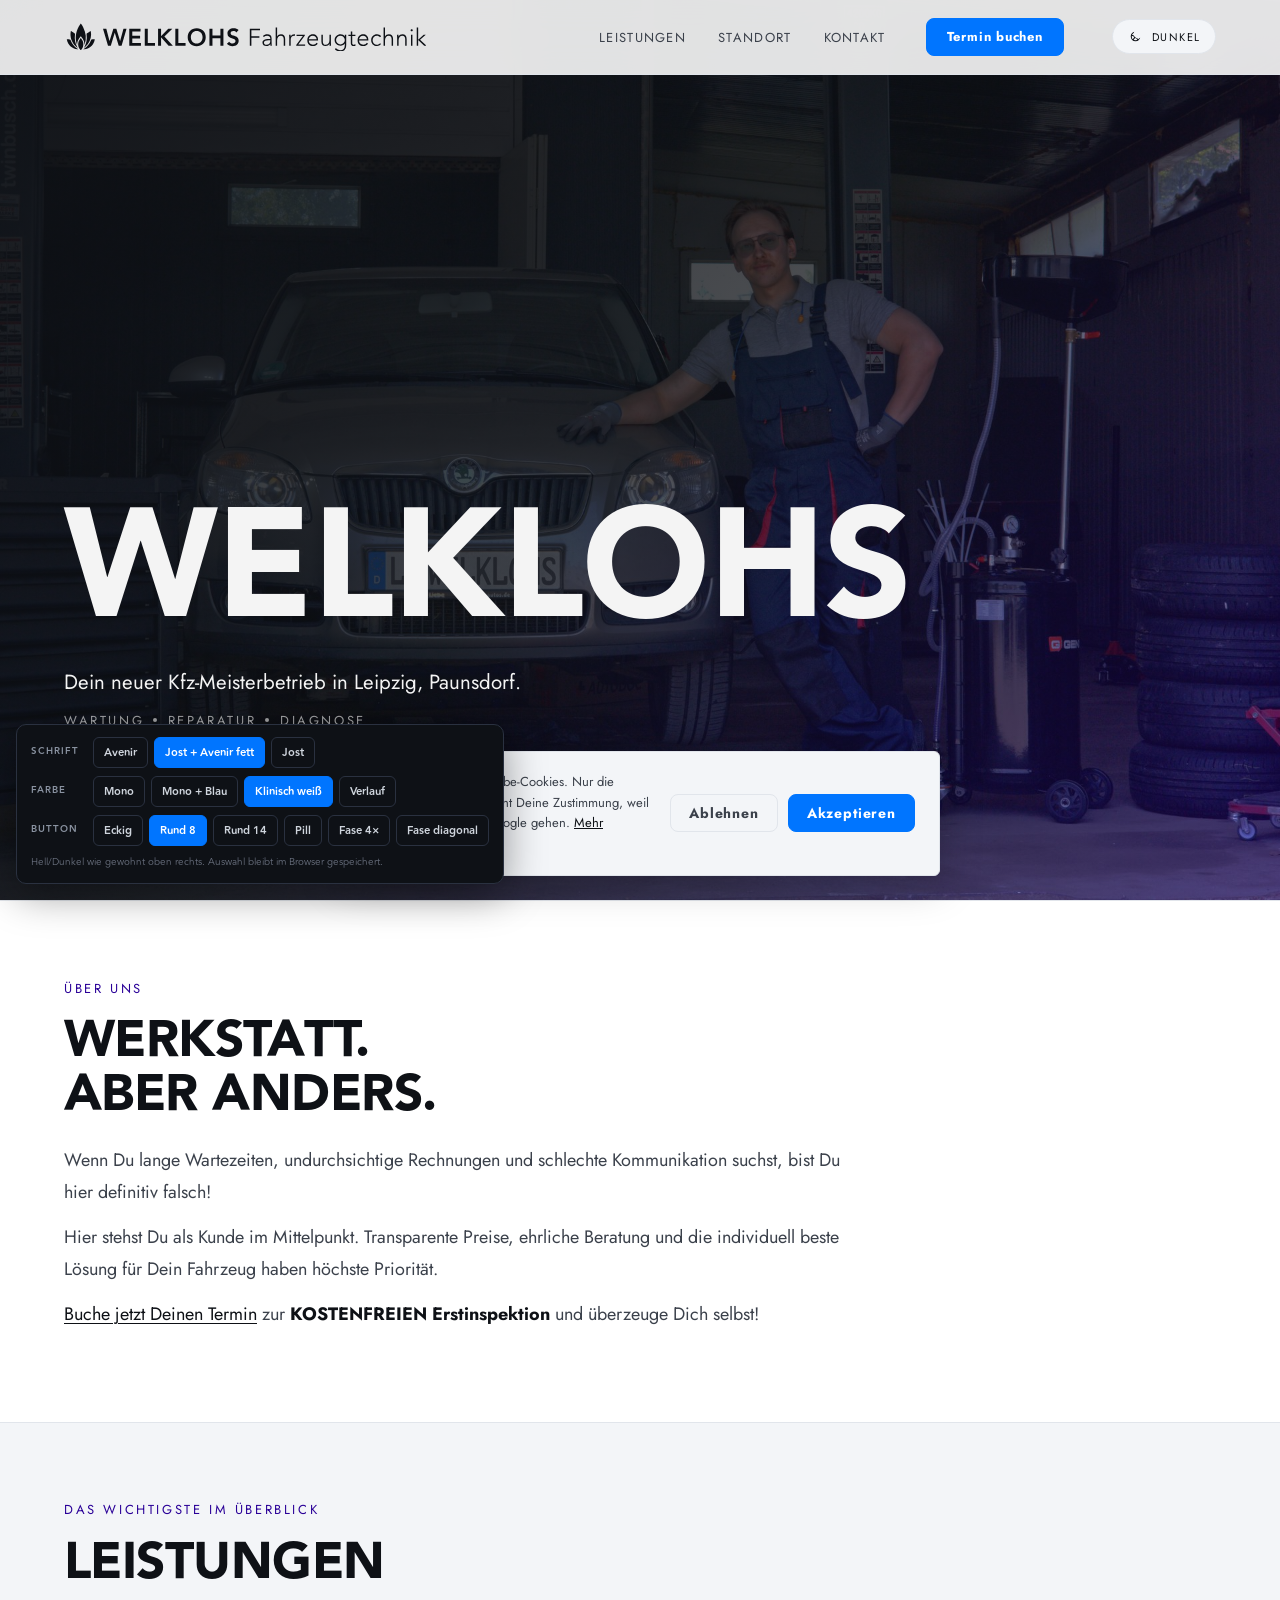
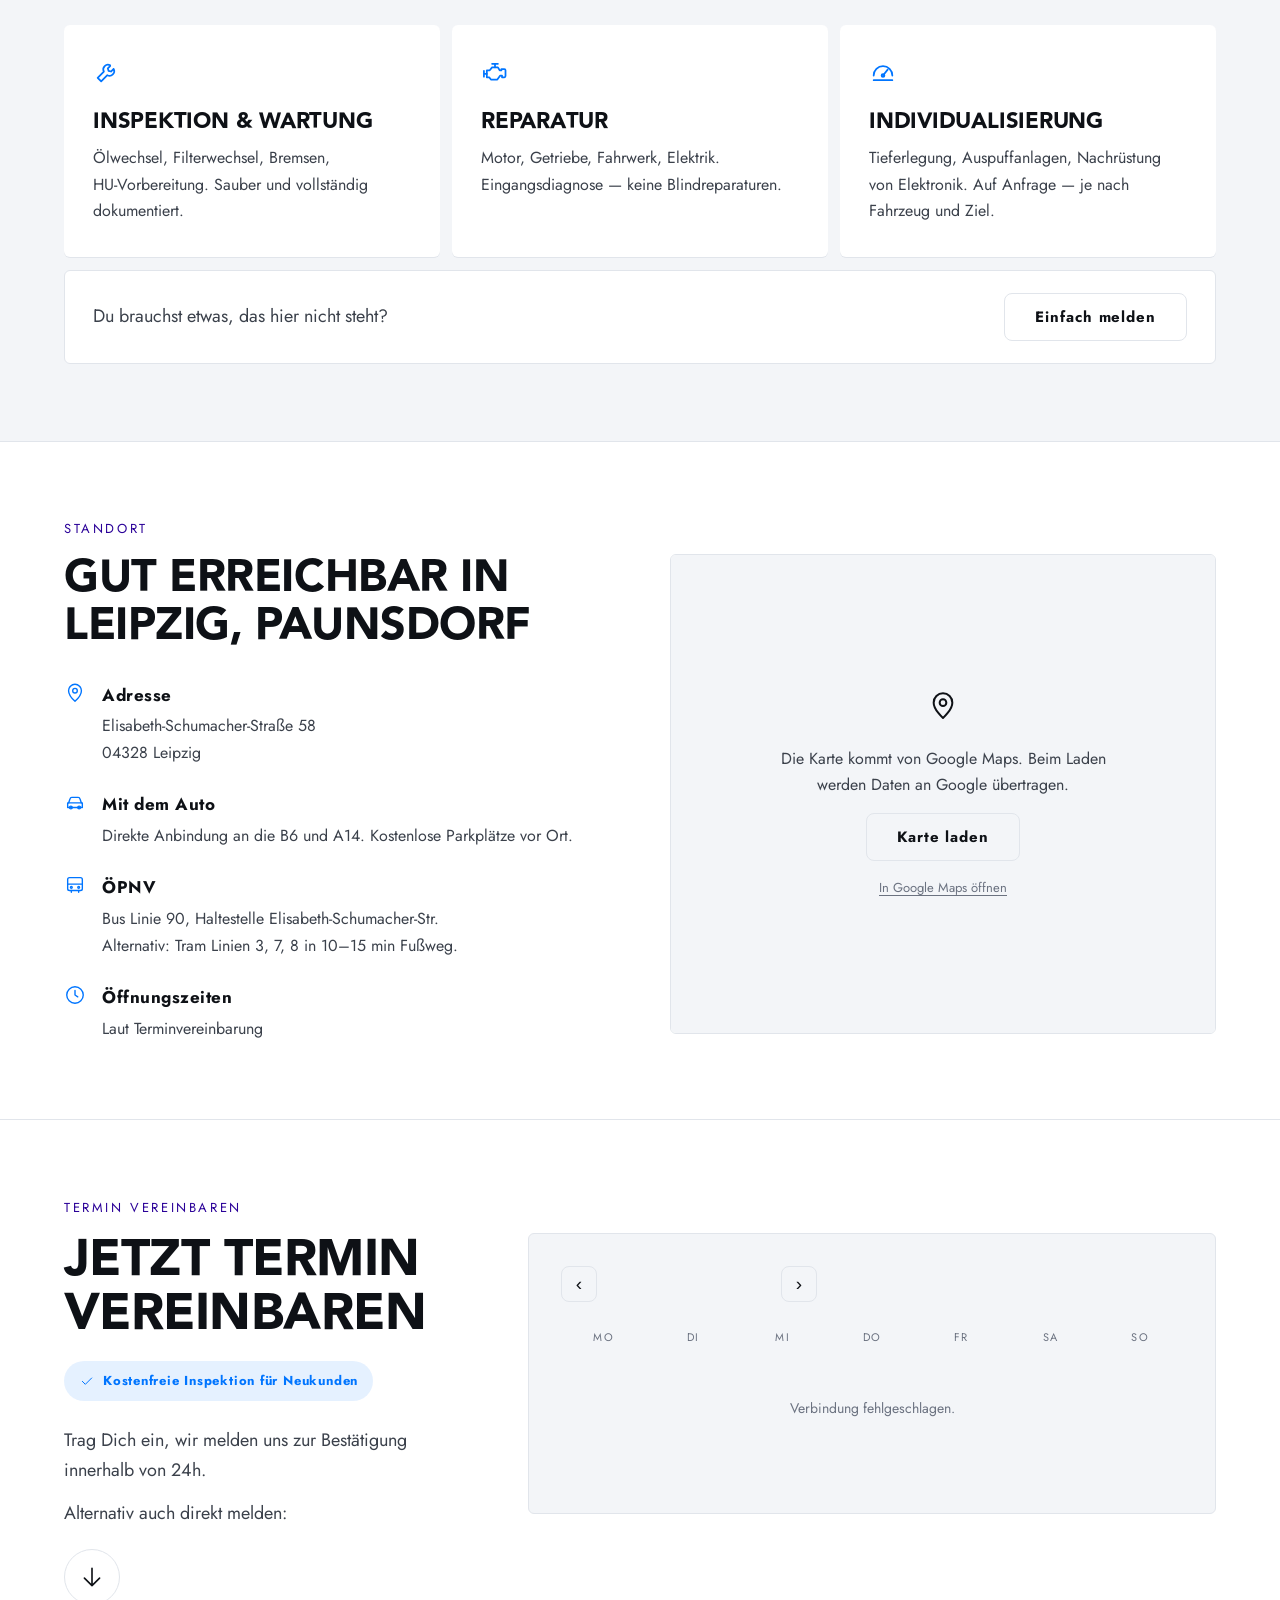
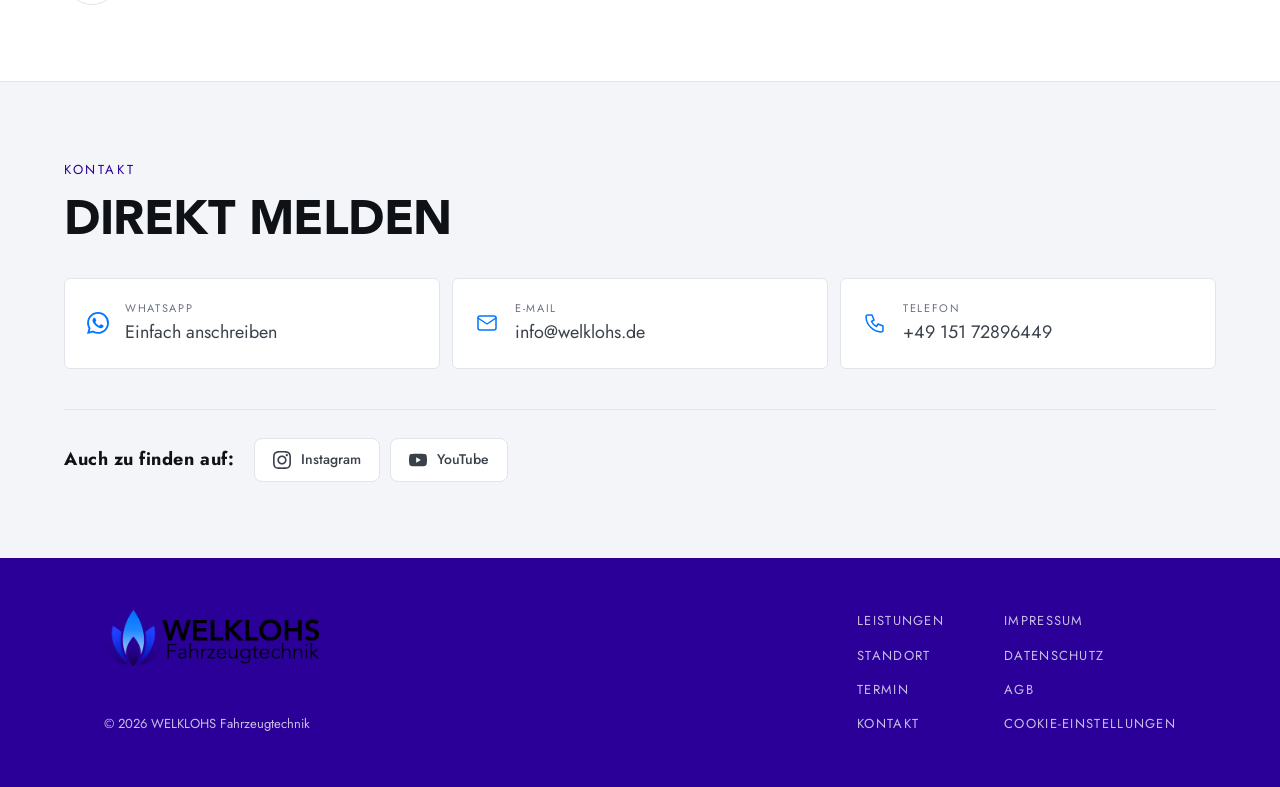
==== commit db540305: "Footer: Copyright links unten statt zentrierter Leiste - © steht im Footer-Raster links unten, auf e" ====
--- a/preview.html
+++ b/preview.html
@@ -15,8 +15,8 @@
   <meta property="og:url" content="https://mxgn0.github.io/Mark_Website/" />
   <meta name="twitter:card" content="summary_large_image" />
   <!-- ?v= bei jeder CSS/JS-Änderung hochzählen, sonst zeigen Browser noch die alte Datei -->
-  <link rel="stylesheet" href="css/style.css?v=20261012a" />
-  <link rel="stylesheet" href="css/preview.css?v=20261012a" />
+  <link rel="stylesheet" href="css/style.css?v=20261012c" />
+  <link rel="stylesheet" href="css/preview.css?v=20261012c" />
   <script>
     // Cookie-Einwilligung — betrifft nur die Google-Maps-Karte, alles andere ist
     // technisch notwendig. Schlüssel hochzählen, wenn sich am Banner etwas
@@ -381,9 +381,7 @@
         <a href="pages/Agb.html">AGB</a>
         <button type="button" class="footer__cookie" id="cookie-einstellungen" onclick="openConsent()">Cookie-Einstellungen</button>
       </div>
-    </div>
-    <div class="footer__bottom">
-      <p>© 2026 WELKLOHS Fahrzeugtechnik. Alle Rechte vorbehalten.</p>
+      <p class="footer__copy">© 2026 WELKLOHS Fahrzeugtechnik</p>
     </div>
   </footer>
 
@@ -430,8 +428,7 @@
     })();
   </script>
 
-  <script src="js/main.js?v=20261012a"></script>
-  <script src="js/zeiten.js?v=20261012a"></script>
-  <script src="js/calendar.js?v=20261012a"></script>
+  <script src="js/main.js?v=20261012c"></script>
+  <script src="js/calendar.js?v=20261012c"></script>
 </body>
 </html>
--- a/css/style.css
+++ b/css/style.css
@@ -744,9 +744,16 @@
   padding: 52px var(--pad);
   display: grid;
   grid-template-columns: 1fr auto auto;
-  gap: 60px;
+  grid-template-rows: auto 1fr;
+  /* Copyright links unten, auf einer Linie mit den letzten Links */
+  grid-template-areas: "brand nav legal" "copy nav legal";
+  gap: 24px 60px;
   align-items: start;
 }
+.footer__brand { grid-area: brand; }
+.footer__nav   { grid-area: nav; }
+.footer__legal { grid-area: legal; }
+.footer__copy  { grid-area: copy; align-self: end; font-size: 0.8125rem; color: var(--muted); }
 .footer__logo {
   display: inline-flex; align-items: center; gap: 10px;
   font-family: var(--font-display); font-weight: 700;
@@ -770,8 +777,6 @@
   font-family: var(--font); line-height: inherit;
 }
 .footer__nav a:hover, .footer__legal a:hover, .footer__cookie:hover { color: var(--white); }
-.footer__bottom { border-top: 1px solid var(--border); padding: 20px var(--pad); text-align: center; }
-.footer__bottom p { font-size: 0.8125rem; color: var(--muted); }
 
 /* ─── SUBPAGES ─── */
 .page-wrap { min-height: 100vh; padding: 130px var(--pad) 100px; max-width: 820px; margin: 0 auto; }
@@ -814,7 +819,7 @@
   .standort__grid { grid-template-columns: 1fr; }
   .standort__map { height: 300px; }
   .form-row { grid-template-columns: 1fr; }
-  .footer__top { grid-template-columns: 1fr; gap: 32px; }
+  .footer__top { grid-template-columns: 1fr; grid-template-rows: none; grid-template-areas: "brand" "nav" "legal" "copy"; gap: 32px; }
 }
 
 @media (max-width: 600px) {
--- a/css/preview.css
+++ b/css/preview.css
@@ -191,11 +191,11 @@
 html[data-brand="klinik"] .footer__brand p,
 html[data-brand="klinik"] .footer__nav a,
 html[data-brand="klinik"] .footer__legal a,
-html[data-brand="klinik"] .footer__bottom p { color: rgba(255,255,255,0.75); }
+html[data-brand="klinik"] .footer__copy,
+html[data-brand="klinik"] .footer__cookie { color: rgba(255,255,255,0.75); }
 html[data-brand="klinik"] .footer__logo { color: #fff; }
 html[data-brand="klinik"] .footer__nav a:hover,
 html[data-brand="klinik"] .footer__legal a:hover { color: #fff; }
-html[data-brand="klinik"] .footer__bottom { border-top-color: rgba(255,255,255,0.15); }
 html[data-brand="klinik"] .theme-toggle { border-color: var(--border); }
 
 /* ---------- FARBWELT: VERLAUF (eine einzige Farbgeste: Blau → Violett auf dem Primär-Button) ---------- */
